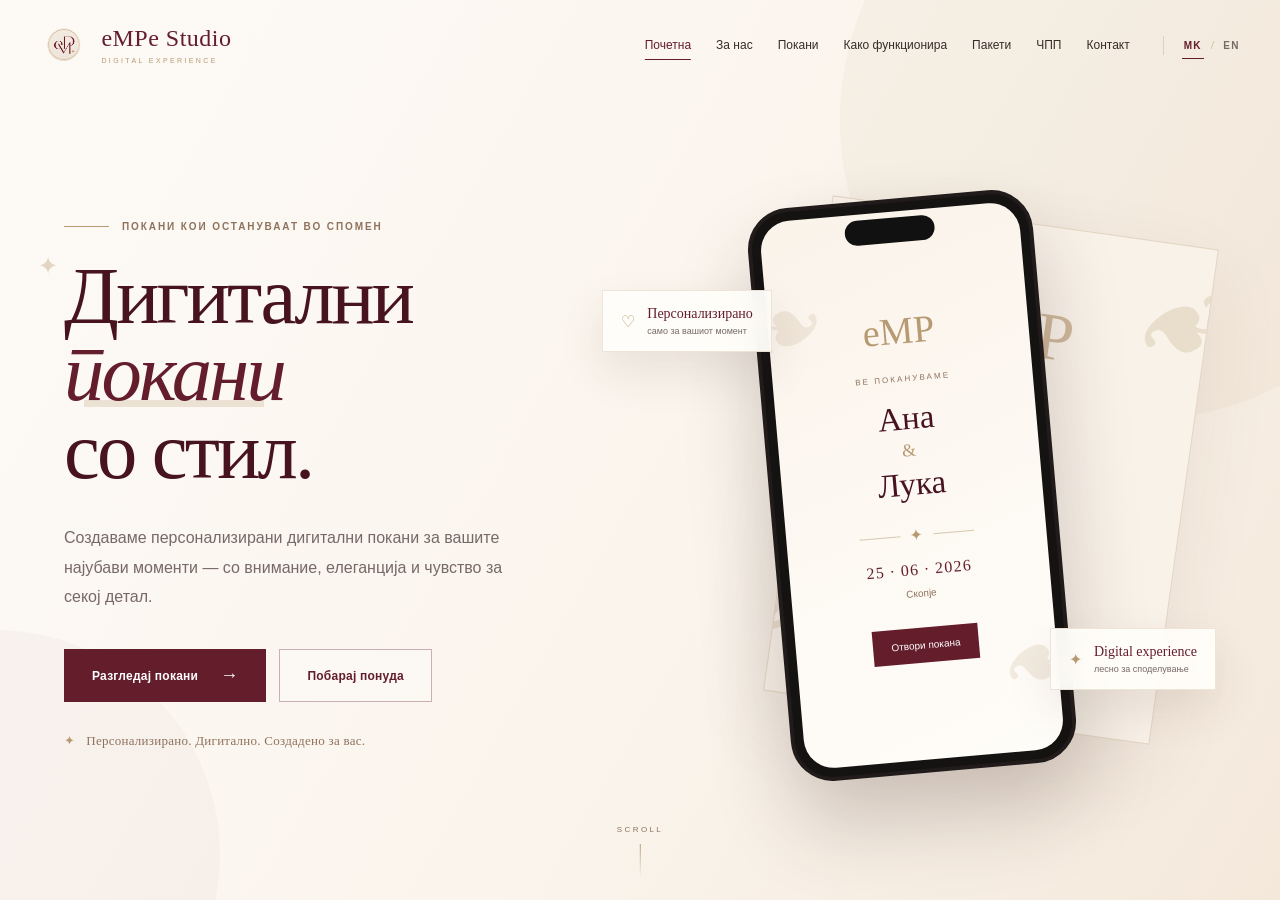
==== index.html @ bf92a8ab "hero section finish" ====
<!DOCTYPE html>
<html lang="mk">

<head>

    <meta charset="UTF-8">

    <meta
        name="viewport"
        content="width=device-width, initial-scale=1.0"
    >

    <title>eMPe Studio | Digital Invitations</title>

    <meta
        name="description"
        content="eMPe Studio создава елегантни и персонализирани дигитални покани за вашите посебни моменти."
    >

    <!-- CSS -->
    <link rel="stylesheet" href="style.css">

</head>


<body>


    <!-- ==================================================
         HEADER
    =================================================== -->

    <header class="site-header" id="header">

        <div class="nav-container">


            <!-- BRAND -->

            <a
                href="#home"
                class="brand"
                aria-label="eMPe Studio"
            >

                <img
                    src="assets/logo/empe-logo.png"
                    alt="eMPe Studio logo"
                    class="brand-logo"
                >


                <div class="brand-text">

                    <span class="brand-name">
                        eMPe Studio
                    </span>

                    <span class="brand-tagline">
                        digital experience
                    </span>

                </div>

            </a>



            <!-- DESKTOP NAVIGATION -->

            <nav
                class="desktop-nav"
                aria-label="Главна навигација"
            >

                <a
                    href="#home"
                    class="nav-link active"
                    data-i18n="navHome"
                >
                    Почетна
                </a>


                <a
                    href="#about"
                    class="nav-link"
                    data-i18n="navAbout"
                >
                    За нас
                </a>


                <a
                    href="#invitations"
                    class="nav-link"
                    data-i18n="navInvitations"
                >
                    Покани
                </a>


                <a
                    href="#how-it-works"
                    class="nav-link"
                    data-i18n="navHow"
                >
                    Како функционира
                </a>


                <a
                    href="#packages"
                    class="nav-link"
                    data-i18n="navPackages"
                >
                    Пакети
                </a>


                <a
                    href="#faq"
                    class="nav-link"
                    data-i18n="navFaq"
                >
                    ЧПП
                </a>


                <a
                    href="#contact"
                    class="nav-link"
                    data-i18n="navContact"
                >
                    Контакт
                </a>

            </nav>



            <!-- DESKTOP LANGUAGE SWITCHER -->

            <div class="language-switcher desktop-language">

                <button
                    class="lang-btn active"
                    data-lang="mk"
                    aria-pressed="true"
                >
                    MK
                </button>

                <span class="language-divider">
                    /
                </span>

                <button
                    class="lang-btn"
                    data-lang="en"
                    aria-pressed="false"
                >
                    EN
                </button>

            </div>



            <!-- MOBILE HAMBURGER -->

            <button
                class="menu-toggle"
                id="menuToggle"
                aria-label="Отвори мени"
                aria-expanded="false"
            >

                <span></span>
                <span></span>
                <span></span>

            </button>

        </div>



        <!-- ==================================================
             MOBILE MENU
        =================================================== -->

        <div
            class="mobile-menu"
            id="mobileMenu"
        >


            <nav class="mobile-nav">


                <a
                    href="#home"
                    data-i18n="navHome"
                >
                    Почетна
                </a>


                <a
                    href="#about"
                    data-i18n="navAbout"
                >
                    За нас
                </a>


                <a
                    href="#invitations"
                    data-i18n="navInvitations"
                >
                    Покани
                </a>


                <a
                    href="#how-it-works"
                    data-i18n="navHow"
                >
                    Како функционира
                </a>


                <a
                    href="#packages"
                    data-i18n="navPackages"
                >
                    Пакети
                </a>


                <a
                    href="#faq"
                    data-i18n="navFaq"
                >
                    ЧПП
                </a>


                <a
                    href="#contact"
                    data-i18n="navContact"
                >
                    Контакт
                </a>

            </nav>



            <!-- MOBILE LANGUAGE -->

            <div class="mobile-language-area">

                <span
                    class="mobile-language-label"
                    data-i18n="languageLabel"
                >
                    Јазик
                </span>


                <div class="language-switcher">

                    <button
                        class="lang-btn active"
                        data-lang="mk"
                        aria-pressed="true"
                    >
                        MK
                    </button>

                    <span class="language-divider">
                        /
                    </span>

                    <button
                        class="lang-btn"
                        data-lang="en"
                        aria-pressed="false"
                    >
                        EN
                    </button>

                </div>

            </div>



            <div class="mobile-menu-bottom">

                <span>
                    eMPe Studio
                </span>

                <small>
                    digital experience ✦
                </small>

            </div>

        </div>

    </header>





    <main>


        <!-- ==================================================
             01. HERO
        =================================================== -->

        <section
            class="hero"
            id="home"
        >


            <!-- DECORATIVE BACKGROUND -->

            <div class="hero-glow hero-glow-one"></div>

            <div class="hero-glow hero-glow-two"></div>


            <div class="hero-decoration decoration-left">
                ✦
            </div>



            <div class="hero-container">


                <!-- ==================================================
                     HERO TEXT
                =================================================== -->

                <div class="hero-copy">


                    <div class="hero-eyebrow reveal">

                        <span></span>

                        <p data-i18n="heroEyebrow">
                            Покани кои остануваат во спомен
                        </p>

                    </div>



                    <h1
                        class="hero-title reveal reveal-delay-1"
                    >

                        <span data-i18n="heroTitleFirst">
                            Дигитални
                        </span>

                        <em data-i18n="heroTitleAccent">
                            покани
                        </em>

                        <span data-i18n="heroTitleLast">
                            со стил.
                        </span>

                    </h1>



                    <p
                        class="hero-description reveal reveal-delay-2"
                        data-i18n="heroDescription"
                    >
                        Создаваме персонализирани дигитални покани
                        за вашите најубави моменти — со внимание,
                        елеганција и чувство за секој детал.
                    </p>



                    <!-- HERO BUTTONS -->

                    <div
                        class="hero-actions reveal reveal-delay-3"
                    >


                        <a
                            href="#invitations"
                            class="btn btn-primary"
                        >

                            <span data-i18n="heroViewInvitations">
                                Разгледај покани
                            </span>

                            <span class="btn-arrow">
                                →
                            </span>

                        </a>



                        <a
                            href="#contact"
                            class="btn btn-outline"
                            data-i18n="heroRequestOffer"
                        >
                            Побарај понуда
                        </a>

                    </div>



                    <!-- HERO SMALL NOTE -->

                    <div
                        class="hero-note reveal reveal-delay-4"
                    >

                        <span class="hero-note-star">
                            ✦
                        </span>

                        <p data-i18n="heroNote">
                            Персонализирано. Дигитално. Создадено за вас.
                        </p>

                    </div>

                </div>





                <!-- ==================================================
                     HERO VISUAL
                =================================================== -->

                <div
                    class="hero-visual reveal reveal-delay-2"
                >


                    <!-- BACK INVITATION CARD -->

                    <div class="invitation-card-back">

                        <div class="invitation-monogram">
                            eMP
                        </div>

                        <div class="botanical botanical-one">
                            ❧
                        </div>

                        <div class="botanical botanical-two">
                            ❧
                        </div>

                    </div>





                    <!-- PHONE -->

                    <div class="phone-wrapper">

                        <div class="phone">


                            <div class="phone-top">

                                <div class="dynamic-island"></div>

                            </div>



                            <div class="phone-screen">


                                <div class="phone-logo">
                                    eMP
                                </div>


                                <p
                                    class="invite-small"
                                    data-i18n="inviteYou"
                                >
                                    ВЕ ПОКАНУВАМЕ
                                </p>



                                <!-- DEMO NAMES -->

                                <h2>

                                    Ана

                                    <span>
                                        &
                                    </span>

                                    Лука

                                </h2>



                                <div class="invite-divider">

                                    <span></span>

                                    ✦

                                    <span></span>

                                </div>



                                <p class="invite-date">
                                    25 · 06 · 2026
                                </p>



                                <p
                                    class="invite-place"
                                    data-i18n="inviteLocation"
                                >
                                    Скопје
                                </p>



                                <button
                                    type="button"
                                    class="invite-demo-btn"
                                    data-i18n="openInvitation"
                                >
                                    Отвори покана
                                </button>

                            </div>

                        </div>

                    </div>





                    <!-- FLOATING CARD 1 -->

                    <div
                        class="floating-card floating-card-one"
                    >

                        <span class="floating-icon">
                            ♡
                        </span>


                        <div>

                            <strong data-i18n="floatingPersonalized">
                                Персонализирано
                            </strong>

                            <small data-i18n="floatingPersonalizedSmall">
                                само за вашиот момент
                            </small>

                        </div>

                    </div>





                    <!-- FLOATING CARD 2 -->

                    <div
                        class="floating-card floating-card-two"
                    >

                        <span class="floating-icon">
                            ✦
                        </span>


                        <div>

                            <strong>
                                Digital experience
                            </strong>

                            <small data-i18n="floatingDigitalSmall">
                                лесно за споделување
                            </small>

                        </div>

                    </div>


                </div>

            </div>





            <!-- SCROLL INDICATOR -->

            <a
                href="#about"
                class="scroll-indicator"
            >

                <span>
                    SCROLL
                </span>

                <div class="scroll-line"></div>

            </a>

        </section>





        <!-- ==================================================
             02. ABOUT
             ЌЕ ГО ПРАВИМЕ СЛЕДНО
        =================================================== -->

        <section
            id="about"
            class="section"
        >

            <!-- About content ќе го додадеме следно -->

        </section>





        <!-- ==================================================
             03. INVITATIONS
        =================================================== -->

        <section
            id="invitations"
            class="section"
        >

            <!-- Invitations content -->

        </section>





        <!-- ==================================================
             04. HOW IT WORKS
        =================================================== -->

        <section
            id="how-it-works"
            class="section"
        >

            <!-- How it works content -->

        </section>





        <!-- ==================================================
             05. FEATURES
        =================================================== -->

        <section
            id="features"
            class="section"
        >

            <!-- Features content -->

        </section>





        <!-- ==================================================
             06. COLLECTIONS
        =================================================== -->

        <section
            id="collections"
            class="section"
        >

            <!-- Collections content -->

        </section>





        <!-- ==================================================
             07. PACKAGES
        =================================================== -->

        <section
            id="packages"
            class="section"
        >

            <!-- Packages content -->

        </section>





        <!-- ==================================================
             08. FAQ
        =================================================== -->

        <section
            id="faq"
            class="section"
        >

            <!-- FAQ content -->

        </section>





        <!-- ==================================================
             09. CONTACT
        =================================================== -->

        <section
            id="contact"
            class="section"
        >

            <!-- Contact content -->

        </section>


    </main>





    <!-- ==================================================
         FOOTER
    =================================================== -->

    <footer class="footer">

        <!-- Footer content ќе го додадеме подоцна -->

    </footer>





    <!-- JAVASCRIPT -->

    <script src="script.js"></script>


</body>

</html>
---- style.css ----
/* ==========================================================
   eMPe STUDIO
   HEADER + HERO + LANGUAGE SWITCHER
========================================================== */


/* ==========================================================
   01. VARIABLES
========================================================== */

:root {
    --cream: #f7f1e9;
    --cream-light: #fdfaf6;
    --cream-dark: #eee2d3;

    --burgundy: #641d2b;
    --burgundy-dark: #47131e;
    --burgundy-soft: #82404b;

    --coffee: #8f725d;
    --gold: #b79a72;
    --gold-light: #d7c3a5;

    --text: #382b29;
    --muted: #776967;

    --white: #ffffff;

    --container: 1240px;

    --serif:
        Georgia,
        "Times New Roman",
        serif;

    --sans:
        Arial,
        Helvetica,
        sans-serif;
}


/* ==========================================================
   02. RESET
========================================================== */

* {
    margin: 0;
    padding: 0;
    box-sizing: border-box;
}


html {
    scroll-behavior: smooth;
}


body {
    width: 100%;
    min-height: 100vh;

    font-family: var(--sans);

    background: var(--cream-light);
    color: var(--text);

    overflow-x: hidden;
}


body.menu-open {
    overflow: hidden;
}


a {
    color: inherit;
    text-decoration: none;
}


button,
input,
textarea {
    font: inherit;
}


button {
    cursor: pointer;
}


img {
    display: block;
    max-width: 100%;
}


/* ==========================================================
   03. BASIC SECTIONS
========================================================== */

.section {
    width: 100%;
}


main {
    width: 100%;
}


/* ==========================================================
   04. HEADER
========================================================== */

.site-header {
    width: 100%;

    position: fixed;

    top: 0;
    left: 0;

    z-index: 1100;

    transition:
        background 0.35s ease,
        box-shadow 0.35s ease,
        backdrop-filter 0.35s ease;
}


.site-header.scrolled {
    background: rgba(253, 250, 246, 0.96);

    backdrop-filter: blur(18px);
    -webkit-backdrop-filter: blur(18px);

    box-shadow:
        0 10px 40px
        rgba(67, 39, 32, 0.07);
}


/* ==========================================================
   05. NAV CONTAINER
========================================================== */

.nav-container {
    width: min(94%, var(--container));

    min-height: 90px;

    margin: 0 auto;

    display: flex;
    align-items: center;

    gap: 28px;

    position: relative;

    z-index: 1102;
}


/* ==========================================================
   06. BRAND
========================================================== */

.brand {
    display: flex;
    align-items: center;

    gap: 11px;

    flex-shrink: 0;

    position: relative;

    z-index: 1103;
}


.brand-logo {
    width: 52px;
    height: 52px;

    object-fit: contain;
}


.brand-text {
    display: flex;
    flex-direction: column;

    line-height: 1;
}


.brand-name {
    font-family: var(--serif);

    font-size: 24px;
    font-weight: 400;

    letter-spacing: 0.02em;

    color: var(--burgundy);
}


.brand-tagline {
    margin-top: 7px;

    font-size: 7px;

    letter-spacing: 0.34em;
    text-transform: uppercase;

    color: var(--gold);
}


/* ==========================================================
   07. DESKTOP NAVIGATION
========================================================== */

.desktop-nav {
    margin-left: auto;

    display: flex;
    align-items: center;

    gap: 25px;
}


.nav-link {
    position: relative;

    padding: 10px 0;

    white-space: nowrap;

    font-size: 12px;
    font-weight: 500;

    color: var(--text);

    transition:
        color 0.3s ease;
}


.nav-link::after {
    content: "";

    position: absolute;

    left: 50%;
    bottom: 2px;

    width: 0;
    height: 1px;

    background: var(--burgundy);

    transform: translateX(-50%);

    transition:
        width 0.3s ease;
}


.nav-link:hover,
.nav-link.active {
    color: var(--burgundy);
}


.nav-link:hover::after,
.nav-link.active::after {
    width: 100%;
}


/* ==========================================================
   08. LANGUAGE SWITCHER
========================================================== */

.language-switcher {
    display: inline-flex;
    align-items: center;
    justify-content: center;

    gap: 7px;
}


.desktop-language {
    flex-shrink: 0;

    margin-left: 5px;

    padding-left: 18px;

    border-left:
        1px solid
        rgba(100, 29, 43, 0.14);
}


.lang-btn {
    padding: 4px 2px;

    border: 0;

    background: transparent;

    position: relative;

    font-size: 10px;
    font-weight: 600;

    letter-spacing: 0.12em;

    color: var(--muted);

    transition:
        color 0.3s ease,
        opacity 0.3s ease;
}


.lang-btn::after {
    content: "";

    position: absolute;

    left: 50%;
    bottom: -4px;

    width: 0;
    height: 1px;

    background: var(--burgundy);

    transform: translateX(-50%);

    transition:
        width 0.3s ease;
}


.lang-btn:hover {
    color: var(--burgundy);
}


.lang-btn.active {
    color: var(--burgundy);
}


.lang-btn.active::after {
    width: 100%;
}


.language-divider {
    font-family: var(--serif);

    font-size: 13px;

    color:
        rgba(183, 154, 114, 0.75);
}


/* ==========================================================
   09. HAMBURGER BUTTON
========================================================== */

.menu-toggle {
    display: none;

    width: 44px;
    height: 44px;

    padding: 0;

    margin-left: auto;

    border: 0;

    background: transparent;

    position: relative;

    z-index: 1110;
}


.menu-toggle span {
    display: block;

    width: 27px;
    height: 1.5px;

    margin: 6px auto;

    border-radius: 10px;

    background: var(--burgundy);

    transition:
        transform 0.35s ease,
        opacity 0.35s ease;
}


/* Hamburger -> X */

.menu-toggle.active span:nth-child(1) {
    transform:
        translateY(7.5px)
        rotate(45deg);
}


.menu-toggle.active span:nth-child(2) {
    opacity: 0;
}


.menu-toggle.active span:nth-child(3) {
    transform:
        translateY(-7.5px)
        rotate(-45deg);
}


/* ==========================================================
   10. MOBILE FULL-SCREEN MENU
========================================================== */

.mobile-menu {
    width: 100%;
    height: 100dvh;

    position: fixed;

    top: 0;
    left: 0;

    z-index: 1090;

    padding:
        115px
        8%
        38px;

    display: flex;
    flex-direction: column;

    background: var(--cream-light);

    overflow-y: auto;

    opacity: 0;
    visibility: hidden;

    pointer-events: none;

    transform: translateY(-16px);

    transition:
        opacity 0.35s ease,
        visibility 0.35s ease,
        transform 0.35s ease;
}


.mobile-menu.open {
    opacity: 1;
    visibility: visible;

    pointer-events: auto;

    transform: translateY(0);
}


/* ==========================================================
   11. MOBILE NAVIGATION
========================================================== */

.mobile-nav {
    width: 100%;

    display: flex;
    flex-direction: column;
}


.mobile-nav a {
    width: 100%;

    min-height: 61px;

    padding: 15px 0;

    display: flex;
    align-items: center;
    justify-content: space-between;

    border-bottom:
        1px solid
        rgba(100, 29, 43, 0.11);

    font-family: var(--serif);

    font-size: 27px;
    font-weight: 400;

    line-height: 1.15;

    color: var(--burgundy-dark);

    transition:
        color 0.3s ease,
        padding-left 0.3s ease;
}


.mobile-nav a:first-child {
    border-top:
        1px solid
        rgba(100, 29, 43, 0.11);
}


.mobile-nav a::after {
    content: "→";

    margin-left: 20px;

    flex-shrink: 0;

    font-family: var(--sans);

    font-size: 16px;

    color: var(--gold);

    transition:
        transform 0.3s ease;
}


.mobile-nav a:hover {
    padding-left: 6px;

    color: var(--burgundy);
}


.mobile-nav a:hover::after {
    transform: translateX(5px);
}


/* ==========================================================
   12. MOBILE LANGUAGE AREA
========================================================== */

.mobile-language-area {
    margin-top: 31px;

    padding:
        22px 0
        20px;

    display: flex;
    align-items: center;
    justify-content: space-between;

    border-bottom:
        1px solid
        rgba(100, 29, 43, 0.11);
}


.mobile-language-label {
    font-family: var(--serif);

    font-size: 15px;

    color: var(--coffee);
}


.mobile-language-area .language-switcher {
    gap: 11px;
}


.mobile-language-area .lang-btn {
    font-size: 12px;
}


.mobile-language-area .language-divider {
    font-size: 15px;
}


/* ==========================================================
   13. MOBILE MENU BOTTOM
========================================================== */

.mobile-menu-bottom {
    margin-top: auto;
    padding-top: 32px;

    display: flex;
    flex-direction: column;

    gap: 7px;
}


.mobile-menu-bottom span {
    font-family: var(--serif);

    font-size: 19px;

    color: var(--burgundy);
}


.mobile-menu-bottom small {
    font-size: 7px;

    letter-spacing: 0.30em;
    text-transform: uppercase;

    color: var(--gold);
}


/* ==========================================================
   14. HERO
========================================================== */

.hero {
    min-height: 100vh;

    padding:
        150px 0
        80px;

    position: relative;

    overflow: hidden;

    background:
        linear-gradient(
            120deg,
            #fdfaf6 0%,
            #faf4ec 58%,
            #f4e8db 100%
        );
}


.hero-container {
    width: min(90%, var(--container));

    min-height: calc(100vh - 230px);

    margin: 0 auto;

    display: grid;

    grid-template-columns:
        0.88fr
        1.12fr;

    align-items: center;

    gap: 65px;

    position: relative;

    z-index: 4;
}


/* ==========================================================
   15. HERO COPY
========================================================== */

.hero-copy {
    max-width: 570px;
}


.hero-eyebrow {
    margin-bottom: 25px;

    display: flex;
    align-items: center;

    gap: 13px;

    font-size: 10px;
    font-weight: 600;

    letter-spacing: 0.19em;

    text-transform: uppercase;

    color: var(--coffee);
}


.hero-eyebrow p {
    margin: 0;
}


.hero-eyebrow span {
    width: 45px;
    height: 1px;

    flex-shrink: 0;

    background: var(--gold);
}


/* ==========================================================
   16. HERO TITLE
========================================================== */

.hero-title {
    max-width: 600px;

    display: block;

    font-family: var(--serif);

    font-size:
        clamp(
            62px,
            6.3vw,
            94px
        );

    line-height: 0.96;

    font-weight: 400;

    letter-spacing: -0.035em;

    color: var(--burgundy-dark);
}


.hero-title > span,
.hero-title > em {
    display: block;
}


.hero-title em {
    width: fit-content;

    position: relative;

    z-index: 1;

    font-weight: 400;
    font-style: italic;

    color: var(--burgundy);
}


.hero-title em::after {
    content: "";

    width: 82%;
    height: 7px;

    position: absolute;

    left: 9%;
    bottom: 5px;

    z-index: -1;

    background:
        rgba(183, 154, 114, 0.24);
}


/* ==========================================================
   17. HERO DESCRIPTION
========================================================== */

.hero-description {
    max-width: 520px;

    margin-top: 34px;

    font-size: 16px;
    line-height: 1.85;

    color: var(--muted);
}


/* ==========================================================
   18. HERO BUTTONS
========================================================== */

.hero-actions {
    margin-top: 37px;

    display: flex;
    align-items: center;

    flex-wrap: wrap;

    gap: 13px;
}


.btn {
    min-height: 53px;

    padding: 0 27px;

    display: inline-flex;
    align-items: center;
    justify-content: center;

    gap: 22px;

    border:
        1px solid
        transparent;

    font-size: 12px;
    font-weight: 600;

    letter-spacing: 0.02em;

    transition:
        transform 0.3s ease,
        box-shadow 0.3s ease,
        background 0.3s ease,
        color 0.3s ease,
        border-color 0.3s ease;
}


.btn-primary {
    color: var(--white);

    background: var(--burgundy);
}


.btn-primary:hover {
    background: var(--burgundy-dark);

    transform: translateY(-3px);

    box-shadow:
        0 15px 30px
        rgba(100, 29, 43, 0.18);
}


.btn-arrow {
    font-size: 18px;

    transition:
        transform 0.3s ease;
}


.btn-primary:hover .btn-arrow {
    transform: translateX(5px);
}


.btn-outline {
    color: var(--burgundy);

    border-color:
        rgba(100, 29, 43, 0.33);

    background:
        rgba(255, 255, 255, 0.23);
}


.btn-outline:hover {
    color: var(--white);

    border-color: var(--burgundy);

    background: var(--burgundy);

    transform: translateY(-3px);
}


/* ==========================================================
   19. HERO NOTE
========================================================== */

.hero-note {
    margin-top: 31px;

    display: flex;
    align-items: center;

    gap: 11px;

    font-family: var(--serif);

    font-size: 13px;

    letter-spacing: 0.02em;

    color: var(--coffee);
}


.hero-note-star {
    flex-shrink: 0;

    color: var(--gold);
}


/* ==========================================================
   20. HERO VISUAL
========================================================== */

.hero-visual {
    min-height: 610px;

    position: relative;

    display: flex;
    align-items: center;
    justify-content: center;
}


/* ==========================================================
   21. BACK INVITATION CARD
========================================================== */

.invitation-card-back {
    width: 390px;
    height: 500px;

    position: absolute;

    right: 30px;
    top: 40px;

    overflow: hidden;

    border:
        1px solid
        rgba(183, 154, 114, 0.32);

    background: #f9f2e9;

    transform: rotate(8deg);

    box-shadow:
        0 30px 80px
        rgba(73, 47, 34, 0.08);
}


.invitation-monogram {
    margin-top: 70px;

    text-align: center;

    font-family: var(--serif);

    font-size: 67px;

    color:
        rgba(183, 154, 114, 0.66);
}


.botanical {
    position: absolute;

    font-family: var(--serif);

    font-size: 130px;

    color:
        rgba(183, 154, 114, 0.24);
}


.botanical-one {
    left: -30px;
    bottom: 20px;

    transform:
        rotate(-25deg);
}


.botanical-two {
    top: 5px;
    right: -35px;

    transform:
        rotate(150deg);
}


/* ==========================================================
   22. PHONE WRAPPER
========================================================== */

.phone-wrapper {
    position: relative;

    z-index: 5;

    animation:
        phoneFloat
        5s ease-in-out
        infinite;
}


/* ==========================================================
   23. PHONE
========================================================== */

.phone {
    width: 286px;
    height: 575px;

    padding: 9px;

    position: relative;

    border:
        4px solid
        #211c1b;

    border-radius: 42px;

    background: #151212;

    transform:
        rotate(-5deg);

    box-shadow:
        0 45px 80px
        rgba(58, 37, 31, 0.22);
}


.phone-top {
    width: 100%;

    position: absolute;

    top: 15px;
    left: 0;

    z-index: 3;

    display: flex;
    justify-content: center;
}


.dynamic-island {
    width: 90px;
    height: 25px;

    border-radius: 20px;

    background: #111;
}


/* ==========================================================
   24. PHONE SCREEN
========================================================== */

.phone-screen {
    width: 100%;
    height: 100%;

    padding: 30px;

    position: relative;

    overflow: hidden;

    border-radius: 30px;

    display: flex;
    flex-direction: column;
    align-items: center;
    justify-content: center;

    text-align: center;

    background:
        linear-gradient(
            160deg,
            #faf3ea,
            #fffdf9
        );
}


.phone-screen::before {
    content: "❧";

    position: absolute;

    top: 50px;
    left: -25px;

    font-size: 100px;

    color:
        rgba(183, 154, 114, 0.17);

    transform:
        rotate(-20deg);
}


.phone-screen::after {
    content: "❧";

    position: absolute;

    right: -25px;
    bottom: 30px;

    font-size: 100px;

    color:
        rgba(183, 154, 114, 0.17);

    transform:
        rotate(155deg);
}


/* ==========================================================
   25. PHONE CONTENT
========================================================== */

.phone-logo {
    margin-bottom: 22px;

    position: relative;

    z-index: 2;

    font-family: var(--serif);

    font-size: 38px;

    color: var(--gold);
}


.invite-small {
    margin-bottom: 17px;

    position: relative;

    z-index: 2;

    font-size: 8px;

    letter-spacing: 0.26em;

    color: var(--coffee);
}


.phone-screen h2 {
    position: relative;

    z-index: 2;

    display: flex;
    flex-direction: column;

    font-family: var(--serif);

    font-size: 33px;
    font-weight: 400;

    line-height: 1.1;

    color: var(--burgundy-dark);
}


.phone-screen h2 span {
    margin: 5px 0;

    font-size: 18px;

    color: var(--gold);
}


.invite-divider {
    width: 115px;

    margin:
        24px 0
        16px;

    position: relative;

    z-index: 2;

    display: flex;
    align-items: center;

    gap: 10px;

    color: var(--gold);
}


.invite-divider span {
    flex: 1;

    height: 1px;

    background:
        rgba(183, 154, 114, 0.52);
}


.invite-date {
    position: relative;

    z-index: 2;

    font-family: var(--serif);

    font-size: 16px;

    letter-spacing: 0.08em;

    color: var(--burgundy);
}


.invite-place {
    margin-top: 9px;

    position: relative;

    z-index: 2;

    font-size: 10px;

    color: var(--coffee);
}


.invite-demo-btn {
    margin-top: 29px;

    padding:
        12px
        18px;

    position: relative;

    z-index: 2;

    border: 0;

    font-size: 10px;

    color: var(--white);

    background: var(--burgundy);

    transition:
        background 0.3s ease,
        transform 0.3s ease;
}


.invite-demo-btn:hover {
    background: var(--burgundy-dark);

    transform:
        translateY(-2px);
}


/* ==========================================================
   26. FLOATING CARDS
========================================================== */

.floating-card {
    position: absolute;

    z-index: 6;

    padding:
        15px
        18px;

    display: flex;
    align-items: center;

    gap: 12px;

    border:
        1px solid
        rgba(183, 154, 114, 0.24);

    background:
        rgba(255, 253, 249, 0.96);

    backdrop-filter: blur(10px);
    -webkit-backdrop-filter: blur(10px);

    box-shadow:
        0 20px 45px
        rgba(75, 47, 39, 0.10);
}


.floating-card strong,
.floating-card small {
    display: block;
}


.floating-card strong {
    margin-bottom: 4px;

    font-family: var(--serif);

    font-size: 14px;
    font-weight: 400;

    color: var(--burgundy);
}


.floating-card small {
    font-size: 9px;

    color: var(--muted);
}


.floating-icon {
    flex-shrink: 0;

    color: var(--gold);
}


.floating-card-one {
    top: 110px;
    left: -5px;

    animation:
        floatingCard
        5s ease-in-out
        infinite;
}


.floating-card-two {
    right: 0;
    bottom: 100px;

    animation:
        floatingCard
        6s ease-in-out
        infinite reverse;
}


/* ==========================================================
   27. HERO BACKGROUND DECORATION
========================================================== */

.hero-glow {
    position: absolute;

    border-radius: 50%;

    pointer-events: none;
}


.hero-glow-one {
    width: 600px;
    height: 600px;

    right: -160px;
    top: -180px;

    background:
        rgba(183, 154, 114, 0.07);
}


.hero-glow-two {
    width: 450px;
    height: 450px;

    left: -230px;
    bottom: -180px;

    background:
        rgba(100, 29, 43, 0.025);
}


.hero-decoration {
    position: absolute;

    font-size: 24px;

    color:
        rgba(183, 154, 114, 0.38);
}


.decoration-left {
    top: 28%;
    left: 3%;
}


/* ==========================================================
   28. SCROLL INDICATOR
========================================================== */

.scroll-indicator {
    position: absolute;

    left: 50%;
    bottom: 23px;

    transform:
        translateX(-50%);

    display: flex;
    flex-direction: column;
    align-items: center;

    gap: 10px;

    color: var(--coffee);
}


.scroll-indicator span {
    font-size: 8px;

    letter-spacing: 0.30em;
}


.scroll-line {
    width: 1px;
    height: 33px;

    background:
        linear-gradient(
            to bottom,
            var(--gold),
            transparent
        );

    animation:
        scrollLine
        1.7s ease-in-out
        infinite;
}


/* ==========================================================
   29. ENTRY ANIMATIONS
========================================================== */

.reveal {
    opacity: 0;

    transform:
        translateY(25px);

    animation:
        revealUp
        0.9s ease
        forwards;
}


.reveal-delay-1 {
    animation-delay: 0.12s;
}


.reveal-delay-2 {
    animation-delay: 0.26s;
}


.reveal-delay-3 {
    animation-delay: 0.40s;
}


.reveal-delay-4 {
    animation-delay: 0.55s;
}


/* ==========================================================
   30. KEYFRAMES
========================================================== */

@keyframes revealUp {

    from {
        opacity: 0;

        transform:
            translateY(25px);
    }

    to {
        opacity: 1;

        transform:
            translateY(0);
    }
}


@keyframes phoneFloat {

    0%,
    100% {
        transform:
            translateY(0);
    }

    50% {
        transform:
            translateY(-13px);
    }
}


@keyframes floatingCard {

    0%,
    100% {
        transform:
            translateY(0);
    }

    50% {
        transform:
            translateY(-10px);
    }
}


@keyframes scrollLine {

    0%,
    100% {
        opacity: 0.3;

        transform:
            scaleY(0.7);
    }

    50% {
        opacity: 1;

        transform:
            scaleY(1);
    }
}


/* ==========================================================
   31. MEDIUM DESKTOP / SMALL LAPTOP
========================================================== */

@media (max-width: 1180px) {

    .nav-container {
        gap: 19px;
    }


    .desktop-nav {
        gap: 17px;
    }


    .nav-link {
        font-size: 11px;
    }


    .desktop-language {
        padding-left: 12px;
    }


    .brand-name {
        font-size: 22px;
    }


    .hero-container {
        gap: 30px;
    }


    .hero-visual {
        transform:
            scale(0.93);
    }
}


/* ==========================================================
   32. TABLET NAVIGATION BREAKPOINT
========================================================== */

@media (max-width: 960px) {

    .desktop-nav,
    .desktop-language {
        display: none;
    }


    .menu-toggle {
        display: block;
    }


    .site-header {
        background:
            rgba(253, 250, 246, 0.96);

        backdrop-filter: blur(18px);
        -webkit-backdrop-filter: blur(18px);

        box-shadow:
            0 5px 25px
            rgba(67, 39, 32, 0.045);
    }


    .nav-container {
        width: 90%;

        min-height: 78px;
    }
}


/* ==========================================================
   33. TABLET HERO
========================================================== */

@media (max-width: 850px) {

    .brand-logo {
        width: 43px;
        height: 43px;
    }


    .brand-name {
        font-size: 21px;
    }


    .brand-tagline {
        margin-top: 5px;

        font-size: 6px;
    }


    /* MOBILE MENU */

    .mobile-menu {
        padding:
            105px
            7%
            35px;
    }


    /* HERO */

    .hero {
        min-height: auto;

        padding:
            125px
            0
            70px;
    }


    .hero-container {
        width: 88%;

        min-height: auto;

        display: flex;
        flex-direction: column;

        gap: 55px;
    }


    .hero-copy {
        width: 100%;
        max-width: none;

        text-align: center;
    }


    .hero-eyebrow {
        justify-content: center;

        font-size: 8px;
    }


    .hero-title {
        max-width: none;

        font-size:
            clamp(
                54px,
                15vw,
                78px
            );

        line-height: 0.99;
    }


    .hero-title em {
        margin:
            0 auto;
    }


    .hero-description {
        max-width: 520px;

        margin:
            27px auto
            0;

        font-size: 15px;

        line-height: 1.75;
    }


    .hero-actions {
        justify-content: center;

        margin-top: 30px;
    }


    .hero-note {
        justify-content: center;

        font-size: 12px;
    }


    /* VISUAL */

    .hero-visual {
        width: 100%;

        min-height: 520px;

        transform: none;
    }


    .invitation-card-back {
        width: 290px;
        height: 390px;

        top: 45px;
        right: 50%;

        transform:
            translateX(62%)
            rotate(8deg);
    }


    .phone {
        width: 232px;
        height: 470px;

        border-radius: 35px;
    }


    .phone-screen {
        border-radius: 26px;
    }


    .dynamic-island {
        width: 70px;
        height: 20px;
    }


    .phone-screen h2 {
        font-size: 27px;
    }


    .floating-card {
        padding:
            12px
            14px;
    }


    .floating-card-one {
        left: -12px;
        top: 80px;
    }


    .floating-card-two {
        right: -10px;
        bottom: 45px;
    }


    .scroll-indicator {
        display: none;
    }
}


/* ==========================================================
   34. MOBILE
========================================================== */

@media (max-width: 520px) {

    /* HEADER */

    .nav-container {
        width: 91%;

        min-height: 72px;
    }


    .brand-logo {
        width: 48px;
        height: 48px;
    }


    .brand-text {
        display: none;
    }


    /* MOBILE MENU */

    .mobile-menu {
        padding:
            94px
            7%
            27px;
    }


    .mobile-nav a {
        min-height: 54px;

        padding: 12px 0;

        font-size: 23px;
    }


    .mobile-nav a::after {
        font-size: 14px;
    }


    .mobile-language-area {
        margin-top: 25px;

        padding:
            18px 0;
    }


    .mobile-menu-bottom {
        padding-top: 25px;
    }


    /* HERO */

    .hero {
        padding:
            103px
            0
            58px;
    }


    .hero-container {
        width: 91%;

        gap: 43px;
    }


    .hero-eyebrow {
        gap: 9px;

        margin-bottom: 19px;

        font-size: 7px;

        letter-spacing: 0.15em;
    }


    .hero-eyebrow span {
        width: 24px;
    }


    .hero-title {
        font-size: 52px;

        line-height: 1;
    }


    .hero-description {
        margin-top: 23px;

        font-size: 14px;

        line-height: 1.7;
    }


    .hero-actions {
        width: 100%;

        margin-top: 27px;

        flex-direction: column;

        gap: 11px;
    }


    .btn {
        width: 100%;

        min-height: 52px;
    }


    .hero-note {
        margin-top: 25px;

        font-size: 11px;
    }


    /* VISUAL */

    .hero-visual {
        min-height: 470px;

        margin-top: 5px;
    }


    .phone {
        width: 208px;
        height: 420px;

        border-radius: 31px;
    }


    .phone-screen {
        padding: 25px;

        border-radius: 23px;
    }


    .phone-logo {
        margin-bottom: 16px;

        font-size: 31px;
    }


    .phone-screen h2 {
        font-size: 24px;
    }


    .invite-divider {
        margin:
            18px 0
            14px;
    }


    .invite-demo-btn {
        margin-top: 23px;
    }


    .invitation-card-back {
        width: 250px;
        height: 340px;
    }


    .floating-card {
        padding:
            10px
            11px;
    }


    .floating-card strong {
        font-size: 11px;
    }


    .floating-card small {
        font-size: 7px;
    }


    .floating-card-one {
        left: -22px;
        top: 68px;
    }


    .floating-card-two {
        right: -24px;
        bottom: 35px;
    }
}


/* ==========================================================
   35. VERY SMALL MOBILE
========================================================== */

@media (max-width: 380px) {

    .mobile-nav a {
        min-height: 48px;

        padding: 10px 0;

        font-size: 20px;
    }


    .mobile-language-area {
        margin-top: 18px;
    }


    .hero-title {
        font-size: 46px;
    }


    .hero-description {
        font-size: 13px;
    }


    .hero-visual {
        margin-top: -12px;

        transform:
            scale(0.92);
    }
}


/* ==========================================================
   36. REDUCED MOTION
========================================================== */

@media (prefers-reduced-motion: reduce) {

    html {
        scroll-behavior: auto;
    }


    *,
    *::before,
    *::after {
        animation-duration:
            0.01ms !important;

        animation-iteration-count:
            1 !important;

        transition-duration:
            0.01ms !important;
    }
}
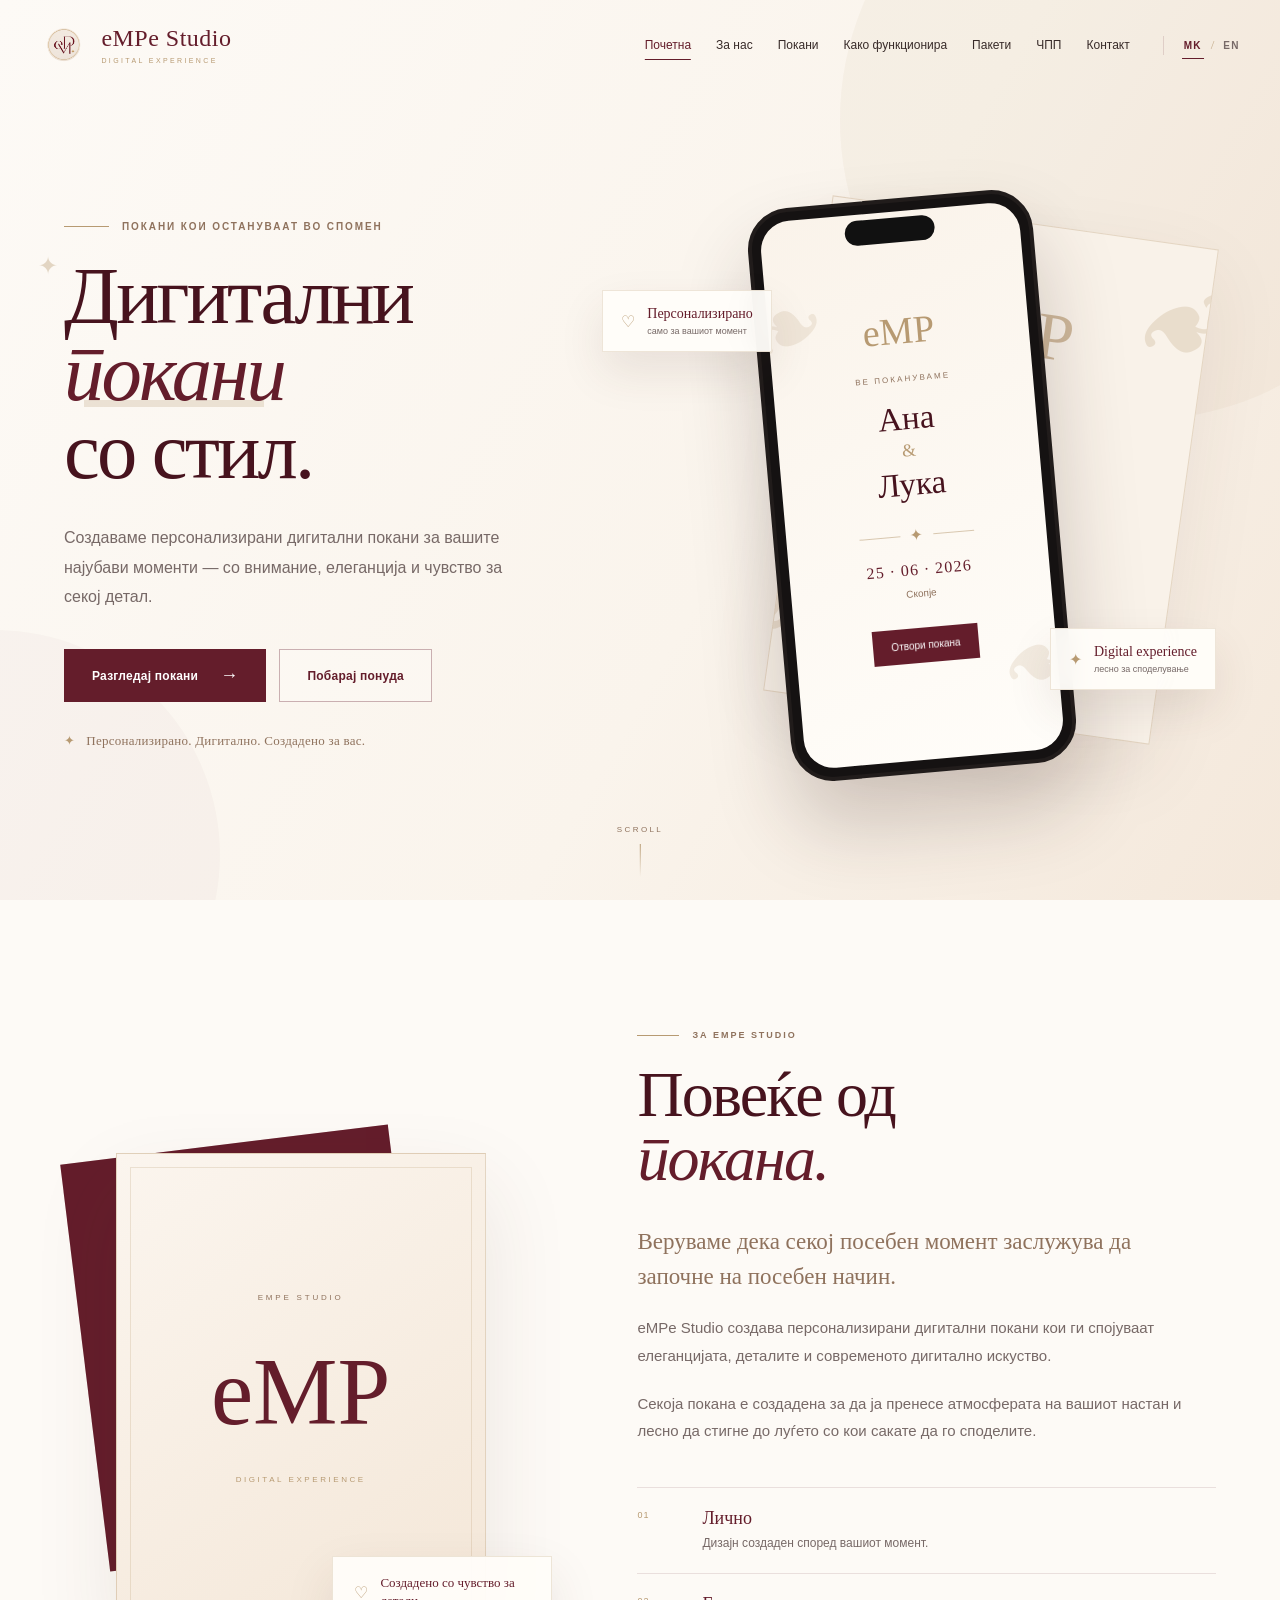
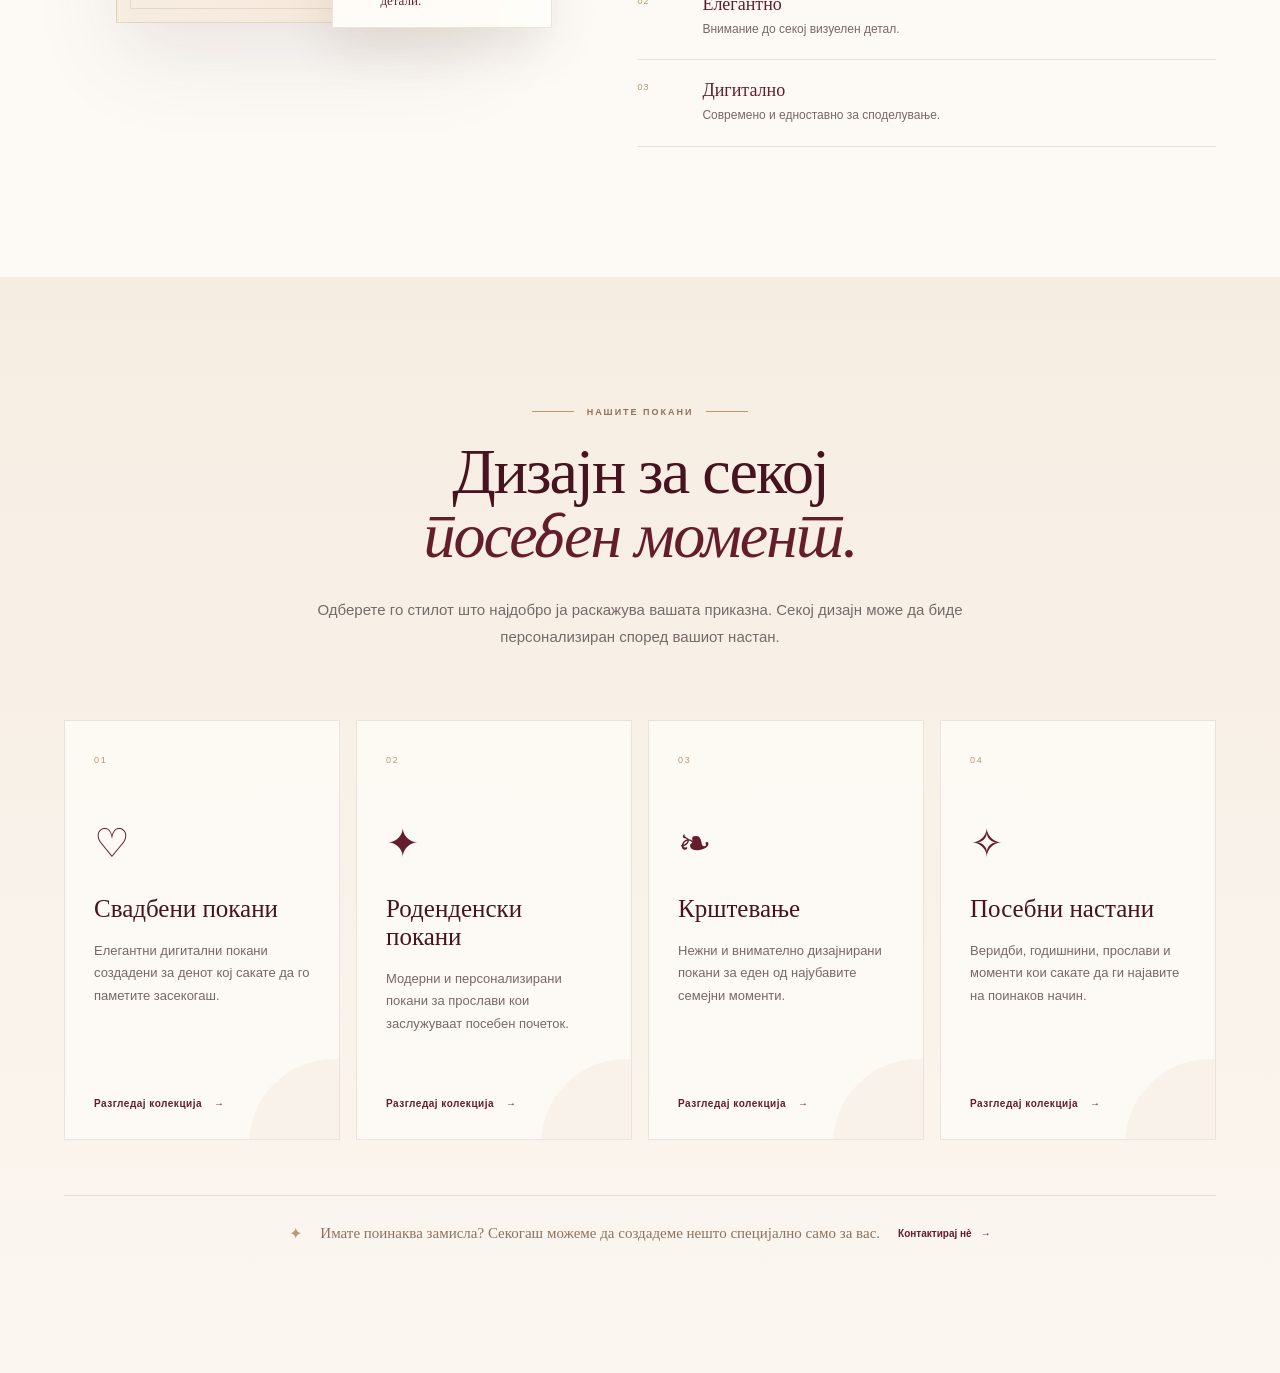
==== commit 1c5a336e: "added about us section and invitations" ====
--- a/index.html
+++ b/index.html
@@ -1,827 +1,616 @@
-<!DOCTYPE html>
+<!doctype html>
 <html lang="mk">
-
-<head>
-
-    <meta charset="UTF-8">
+  <head>
+    <meta charset="UTF-8" />
+
+    <meta name="viewport" content="width=device-width, initial-scale=1.0" />
+
+    <title>eMPe Studio | Digital Invitations</title>
 
     <meta
-        name="viewport"
-        content="width=device-width, initial-scale=1.0"
-    >
-
-    <title>eMPe Studio | Digital Invitations</title>
-
-    <meta
-        name="description"
-        content="eMPe Studio создава елегантни и персонализирани дигитални покани за вашите посебни моменти."
-    >
+      name="description"
+      content="eMPe Studio создава елегантни и персонализирани дигитални покани за вашите посебни моменти."
+    />
 
     <!-- CSS -->
-    <link rel="stylesheet" href="style.css">
-
-</head>
-
-
-<body>
-
-
+    <link rel="stylesheet" href="style.css" />
+  </head>
+
+  <body>
     <!-- ==================================================
          HEADER
     =================================================== -->
 
     <header class="site-header" id="header">
-
-        <div class="nav-container">
-
-
-            <!-- BRAND -->
-
-            <a
-                href="#home"
-                class="brand"
-                aria-label="eMPe Studio"
-            >
-
-                <img
-                    src="assets/logo/empe-logo.png"
-                    alt="eMPe Studio logo"
-                    class="brand-logo"
-                >
-
-
-                <div class="brand-text">
-
-                    <span class="brand-name">
-                        eMPe Studio
-                    </span>
-
-                    <span class="brand-tagline">
-                        digital experience
-                    </span>
-
-                </div>
-
-            </a>
-
-
-
-            <!-- DESKTOP NAVIGATION -->
-
-            <nav
-                class="desktop-nav"
-                aria-label="Главна навигација"
-            >
-
-                <a
-                    href="#home"
-                    class="nav-link active"
-                    data-i18n="navHome"
-                >
-                    Почетна
-                </a>
-
-
-                <a
-                    href="#about"
-                    class="nav-link"
-                    data-i18n="navAbout"
-                >
-                    За нас
-                </a>
-
-
-                <a
-                    href="#invitations"
-                    class="nav-link"
-                    data-i18n="navInvitations"
-                >
-                    Покани
-                </a>
-
-
-                <a
-                    href="#how-it-works"
-                    class="nav-link"
-                    data-i18n="navHow"
-                >
-                    Како функционира
-                </a>
-
-
-                <a
-                    href="#packages"
-                    class="nav-link"
-                    data-i18n="navPackages"
-                >
-                    Пакети
-                </a>
-
-
-                <a
-                    href="#faq"
-                    class="nav-link"
-                    data-i18n="navFaq"
-                >
-                    ЧПП
-                </a>
-
-
-                <a
-                    href="#contact"
-                    class="nav-link"
-                    data-i18n="navContact"
-                >
-                    Контакт
-                </a>
-
-            </nav>
-
-
-
-            <!-- DESKTOP LANGUAGE SWITCHER -->
-
-            <div class="language-switcher desktop-language">
-
-                <button
-                    class="lang-btn active"
-                    data-lang="mk"
-                    aria-pressed="true"
-                >
-                    MK
-                </button>
-
-                <span class="language-divider">
-                    /
-                </span>
-
-                <button
-                    class="lang-btn"
-                    data-lang="en"
-                    aria-pressed="false"
-                >
-                    EN
-                </button>
-
-            </div>
-
-
-
-            <!-- MOBILE HAMBURGER -->
-
-            <button
-                class="menu-toggle"
-                id="menuToggle"
-                aria-label="Отвори мени"
-                aria-expanded="false"
-            >
-
-                <span></span>
-                <span></span>
-                <span></span>
-
+      <div class="nav-container">
+        <!-- BRAND -->
+
+        <a href="#home" class="brand" aria-label="eMPe Studio">
+          <img
+            src="assets/logo/empe-logo.png"
+            alt="eMPe Studio logo"
+            class="brand-logo"
+          />
+
+          <div class="brand-text">
+            <span class="brand-name"> eMPe Studio </span>
+
+            <span class="brand-tagline"> digital experience </span>
+          </div>
+        </a>
+
+        <!-- DESKTOP NAVIGATION -->
+
+        <nav class="desktop-nav" aria-label="Главна навигација">
+          <a href="#home" class="nav-link active" data-i18n="navHome">
+            Почетна
+          </a>
+
+          <a href="#about" class="nav-link" data-i18n="navAbout"> За нас </a>
+
+          <a href="#invitations" class="nav-link" data-i18n="navInvitations">
+            Покани
+          </a>
+
+          <a href="#how-it-works" class="nav-link" data-i18n="navHow">
+            Како функционира
+          </a>
+
+          <a href="#packages" class="nav-link" data-i18n="navPackages">
+            Пакети
+          </a>
+
+          <a href="#faq" class="nav-link" data-i18n="navFaq"> ЧПП </a>
+
+          <a href="#contact" class="nav-link" data-i18n="navContact">
+            Контакт
+          </a>
+        </nav>
+
+        <!-- DESKTOP LANGUAGE SWITCHER -->
+
+        <div class="language-switcher desktop-language">
+          <button class="lang-btn active" data-lang="mk" aria-pressed="true">
+            MK
+          </button>
+
+          <span class="language-divider"> / </span>
+
+          <button class="lang-btn" data-lang="en" aria-pressed="false">
+            EN
+          </button>
+        </div>
+
+        <!-- MOBILE HAMBURGER -->
+
+        <button
+          class="menu-toggle"
+          id="menuToggle"
+          aria-label="Отвори мени"
+          aria-expanded="false"
+        >
+          <span></span>
+          <span></span>
+          <span></span>
+        </button>
+      </div>
+
+      <!-- ==================================================
+             MOBILE MENU
+        =================================================== -->
+
+      <div class="mobile-menu" id="mobileMenu">
+        <nav class="mobile-nav">
+          <a href="#home" data-i18n="navHome"> Почетна </a>
+
+          <a href="#about" data-i18n="navAbout"> За нас </a>
+
+          <a href="#invitations" data-i18n="navInvitations"> Покани </a>
+
+          <a href="#how-it-works" data-i18n="navHow"> Како функционира </a>
+
+          <a href="#packages" data-i18n="navPackages"> Пакети </a>
+
+          <a href="#faq" data-i18n="navFaq"> ЧПП </a>
+
+          <a href="#contact" data-i18n="navContact"> Контакт </a>
+        </nav>
+
+        <!-- MOBILE LANGUAGE -->
+
+        <div class="mobile-language-area">
+          <span class="mobile-language-label" data-i18n="languageLabel">
+            Јазик
+          </span>
+
+          <div class="language-switcher">
+            <button class="lang-btn active" data-lang="mk" aria-pressed="true">
+              MK
             </button>
 
+            <span class="language-divider"> / </span>
+
+            <button class="lang-btn" data-lang="en" aria-pressed="false">
+              EN
+            </button>
+          </div>
         </div>
 
-
-
-        <!-- ==================================================
-             MOBILE MENU
-        =================================================== -->
-
-        <div
-            class="mobile-menu"
-            id="mobileMenu"
-        >
-
-
-            <nav class="mobile-nav">
-
-
-                <a
-                    href="#home"
-                    data-i18n="navHome"
-                >
-                    Почетна
-                </a>
-
-
-                <a
-                    href="#about"
-                    data-i18n="navAbout"
-                >
-                    За нас
-                </a>
-
-
-                <a
-                    href="#invitations"
-                    data-i18n="navInvitations"
-                >
-                    Покани
-                </a>
-
-
-                <a
-                    href="#how-it-works"
-                    data-i18n="navHow"
-                >
-                    Како функционира
-                </a>
-
-
-                <a
-                    href="#packages"
-                    data-i18n="navPackages"
-                >
-                    Пакети
-                </a>
-
-
-                <a
-                    href="#faq"
-                    data-i18n="navFaq"
-                >
-                    ЧПП
-                </a>
-
-
-                <a
-                    href="#contact"
-                    data-i18n="navContact"
-                >
-                    Контакт
-                </a>
-
-            </nav>
-
-
-
-            <!-- MOBILE LANGUAGE -->
-
-            <div class="mobile-language-area">
-
-                <span
-                    class="mobile-language-label"
-                    data-i18n="languageLabel"
-                >
-                    Јазик
-                </span>
-
-
-                <div class="language-switcher">
-
-                    <button
-                        class="lang-btn active"
-                        data-lang="mk"
-                        aria-pressed="true"
-                    >
-                        MK
-                    </button>
-
-                    <span class="language-divider">
-                        /
-                    </span>
-
-                    <button
-                        class="lang-btn"
-                        data-lang="en"
-                        aria-pressed="false"
-                    >
-                        EN
-                    </button>
-
-                </div>
-
-            </div>
-
-
-
-            <div class="mobile-menu-bottom">
-
-                <span>
-                    eMPe Studio
-                </span>
-
-                <small>
-                    digital experience ✦
-                </small>
-
-            </div>
-
+        <div class="mobile-menu-bottom">
+          <span> eMPe Studio </span>
+
+          <small> digital experience ✦ </small>
         </div>
-
+      </div>
     </header>
 
-
-
-
-
     <main>
-
-
-        <!-- ==================================================
+      <!-- ==================================================
              01. HERO
         =================================================== -->
 
-        <section
-            class="hero"
-            id="home"
-        >
-
-
-            <!-- DECORATIVE BACKGROUND -->
-
-            <div class="hero-glow hero-glow-one"></div>
-
-            <div class="hero-glow hero-glow-two"></div>
-
-
-            <div class="hero-decoration decoration-left">
-                ✦
-            </div>
-
-
-
-            <div class="hero-container">
-
-
-                <!-- ==================================================
+      <section class="hero" id="home">
+        <!-- DECORATIVE BACKGROUND -->
+
+        <div class="hero-glow hero-glow-one"></div>
+
+        <div class="hero-glow hero-glow-two"></div>
+
+        <div class="hero-decoration decoration-left">✦</div>
+
+        <div class="hero-container">
+          <!-- ==================================================
                      HERO TEXT
                 =================================================== -->
 
-                <div class="hero-copy">
-
-
-                    <div class="hero-eyebrow reveal">
-
-                        <span></span>
-
-                        <p data-i18n="heroEyebrow">
-                            Покани кои остануваат во спомен
-                        </p>
-
-                    </div>
-
-
-
-                    <h1
-                        class="hero-title reveal reveal-delay-1"
-                    >
-
-                        <span data-i18n="heroTitleFirst">
-                            Дигитални
-                        </span>
-
-                        <em data-i18n="heroTitleAccent">
-                            покани
-                        </em>
-
-                        <span data-i18n="heroTitleLast">
-                            со стил.
-                        </span>
-
-                    </h1>
-
-
-
-                    <p
-                        class="hero-description reveal reveal-delay-2"
-                        data-i18n="heroDescription"
-                    >
-                        Создаваме персонализирани дигитални покани
-                        за вашите најубави моменти — со внимание,
-                        елеганција и чувство за секој детал.
-                    </p>
-
-
-
-                    <!-- HERO BUTTONS -->
-
-                    <div
-                        class="hero-actions reveal reveal-delay-3"
-                    >
-
-
-                        <a
-                            href="#invitations"
-                            class="btn btn-primary"
-                        >
-
-                            <span data-i18n="heroViewInvitations">
-                                Разгледај покани
-                            </span>
-
-                            <span class="btn-arrow">
-                                →
-                            </span>
-
-                        </a>
-
-
-
-                        <a
-                            href="#contact"
-                            class="btn btn-outline"
-                            data-i18n="heroRequestOffer"
-                        >
-                            Побарај понуда
-                        </a>
-
-                    </div>
-
-
-
-                    <!-- HERO SMALL NOTE -->
-
-                    <div
-                        class="hero-note reveal reveal-delay-4"
-                    >
-
-                        <span class="hero-note-star">
-                            ✦
-                        </span>
-
-                        <p data-i18n="heroNote">
-                            Персонализирано. Дигитално. Создадено за вас.
-                        </p>
-
-                    </div>
-
-                </div>
-
-
-
-
-
-                <!-- ==================================================
+          <div class="hero-copy">
+            <div class="hero-eyebrow reveal">
+              <span></span>
+
+              <p data-i18n="heroEyebrow">Покани кои остануваат во спомен</p>
+            </div>
+
+            <h1 class="hero-title reveal reveal-delay-1">
+              <span data-i18n="heroTitleFirst"> Дигитални </span>
+
+              <em data-i18n="heroTitleAccent"> покани </em>
+
+              <span data-i18n="heroTitleLast"> со стил. </span>
+            </h1>
+
+            <p
+              class="hero-description reveal reveal-delay-2"
+              data-i18n="heroDescription"
+            >
+              Создаваме персонализирани дигитални покани за вашите најубави
+              моменти — со внимание, елеганција и чувство за секој детал.
+            </p>
+
+            <!-- HERO BUTTONS -->
+
+            <div class="hero-actions reveal reveal-delay-3">
+              <a href="#invitations" class="btn btn-primary">
+                <span data-i18n="heroViewInvitations"> Разгледај покани </span>
+
+                <span class="btn-arrow"> → </span>
+              </a>
+
+              <a
+                href="#contact"
+                class="btn btn-outline"
+                data-i18n="heroRequestOffer"
+              >
+                Побарај понуда
+              </a>
+            </div>
+
+            <!-- HERO SMALL NOTE -->
+
+            <div class="hero-note reveal reveal-delay-4">
+              <span class="hero-note-star"> ✦ </span>
+
+              <p data-i18n="heroNote">
+                Персонализирано. Дигитално. Создадено за вас.
+              </p>
+            </div>
+          </div>
+
+          <!-- ==================================================
                      HERO VISUAL
                 =================================================== -->
 
-                <div
-                    class="hero-visual reveal reveal-delay-2"
-                >
-
-
-                    <!-- BACK INVITATION CARD -->
-
-                    <div class="invitation-card-back">
-
-                        <div class="invitation-monogram">
-                            eMP
-                        </div>
-
-                        <div class="botanical botanical-one">
-                            ❧
-                        </div>
-
-                        <div class="botanical botanical-two">
-                            ❧
-                        </div>
-
-                    </div>
-
-
-
-
-
-                    <!-- PHONE -->
-
-                    <div class="phone-wrapper">
-
-                        <div class="phone">
-
-
-                            <div class="phone-top">
-
-                                <div class="dynamic-island"></div>
-
-                            </div>
-
-
-
-                            <div class="phone-screen">
-
-
-                                <div class="phone-logo">
-                                    eMP
-                                </div>
-
-
-                                <p
-                                    class="invite-small"
-                                    data-i18n="inviteYou"
-                                >
-                                    ВЕ ПОКАНУВАМЕ
-                                </p>
-
-
-
-                                <!-- DEMO NAMES -->
-
-                                <h2>
-
-                                    Ана
-
-                                    <span>
-                                        &
-                                    </span>
-
-                                    Лука
-
-                                </h2>
-
-
-
-                                <div class="invite-divider">
-
-                                    <span></span>
-
-                                    ✦
-
-                                    <span></span>
-
-                                </div>
-
-
-
-                                <p class="invite-date">
-                                    25 · 06 · 2026
-                                </p>
-
-
-
-                                <p
-                                    class="invite-place"
-                                    data-i18n="inviteLocation"
-                                >
-                                    Скопје
-                                </p>
-
-
-
-                                <button
-                                    type="button"
-                                    class="invite-demo-btn"
-                                    data-i18n="openInvitation"
-                                >
-                                    Отвори покана
-                                </button>
-
-                            </div>
-
-                        </div>
-
-                    </div>
-
-
-
-
-
-                    <!-- FLOATING CARD 1 -->
-
-                    <div
-                        class="floating-card floating-card-one"
-                    >
-
-                        <span class="floating-icon">
-                            ♡
-                        </span>
-
-
-                        <div>
-
-                            <strong data-i18n="floatingPersonalized">
-                                Персонализирано
-                            </strong>
-
-                            <small data-i18n="floatingPersonalizedSmall">
-                                само за вашиот момент
-                            </small>
-
-                        </div>
-
-                    </div>
-
-
-
-
-
-                    <!-- FLOATING CARD 2 -->
-
-                    <div
-                        class="floating-card floating-card-two"
-                    >
-
-                        <span class="floating-icon">
-                            ✦
-                        </span>
-
-
-                        <div>
-
-                            <strong>
-                                Digital experience
-                            </strong>
-
-                            <small data-i18n="floatingDigitalSmall">
-                                лесно за споделување
-                            </small>
-
-                        </div>
-
-                    </div>
-
-
+          <div class="hero-visual reveal reveal-delay-2">
+            <!-- BACK INVITATION CARD -->
+
+            <div class="invitation-card-back">
+              <div class="invitation-monogram">eMP</div>
+
+              <div class="botanical botanical-one">❧</div>
+
+              <div class="botanical botanical-two">❧</div>
+            </div>
+
+            <!-- PHONE -->
+
+            <div class="phone-wrapper">
+              <div class="phone">
+                <div class="phone-top">
+                  <div class="dynamic-island"></div>
                 </div>
 
-            </div>
-
-
-
-
-
-            <!-- SCROLL INDICATOR -->
-
-            <a
-                href="#about"
-                class="scroll-indicator"
-            >
-
-                <span>
-                    SCROLL
-                </span>
-
-                <div class="scroll-line"></div>
-
+                <div class="phone-screen">
+                  <div class="phone-logo">eMP</div>
+
+                  <p class="invite-small" data-i18n="inviteYou">
+                    ВЕ ПОКАНУВАМЕ
+                  </p>
+
+                  <!-- DEMO NAMES -->
+
+                  <h2>
+                    Ана
+
+                    <span> & </span>
+
+                    Лука
+                  </h2>
+
+                  <div class="invite-divider">
+                    <span></span>
+
+                    ✦
+
+                    <span></span>
+                  </div>
+
+                  <p class="invite-date">25 · 06 · 2026</p>
+
+                  <p class="invite-place" data-i18n="inviteLocation">Скопје</p>
+
+                  <button
+                    type="button"
+                    class="invite-demo-btn"
+                    data-i18n="openInvitation"
+                  >
+                    Отвори покана
+                  </button>
+                </div>
+              </div>
+            </div>
+
+            <!-- FLOATING CARD 1 -->
+
+            <div class="floating-card floating-card-one">
+              <span class="floating-icon"> ♡ </span>
+
+              <div>
+                <strong data-i18n="floatingPersonalized">
+                  Персонализирано
+                </strong>
+
+                <small data-i18n="floatingPersonalizedSmall">
+                  само за вашиот момент
+                </small>
+              </div>
+            </div>
+
+            <!-- FLOATING CARD 2 -->
+
+            <div class="floating-card floating-card-two">
+              <span class="floating-icon"> ✦ </span>
+
+              <div>
+                <strong> Digital experience </strong>
+
+                <small data-i18n="floatingDigitalSmall">
+                  лесно за споделување
+                </small>
+              </div>
+            </div>
+          </div>
+        </div>
+
+        <!-- SCROLL INDICATOR -->
+
+        <a href="#about" class="scroll-indicator">
+          <span> SCROLL </span>
+
+          <div class="scroll-line"></div>
+        </a>
+      </section>
+
+      <!-- ==================================================
+     02. ABOUT
+=================================================== -->
+
+      <section id="about" class="about-section section">
+        <div class="about-container">
+          <!-- LEFT SIDE -->
+
+          <div class="about-visual section-reveal">
+            <div class="about-card about-card-main">
+              <span class="about-card-small"> eMPe Studio </span>
+
+              <div class="about-monogram">eMP</div>
+
+              <span class="about-card-tagline"> digital experience </span>
+            </div>
+
+            <div class="about-card about-card-back">✦</div>
+
+            <div class="about-floating-note">
+              <span>♡</span>
+
+              <p data-i18n="aboutFloating">Создадено со чувство за детали.</p>
+            </div>
+          </div>
+
+          <!-- RIGHT SIDE -->
+
+          <div class="about-content section-reveal">
+            <div class="section-eyebrow">
+              <span></span>
+
+              <p data-i18n="aboutEyebrow">За eMPe Studio</p>
+            </div>
+
+            <h2 class="section-title">
+              <span data-i18n="aboutTitleFirst"> Повеќе од </span>
+
+              <em data-i18n="aboutTitleAccent"> покана. </em>
+            </h2>
+
+            <p class="about-lead" data-i18n="aboutLead">
+              Веруваме дека секој посебен момент заслужува да започне на посебен
+              начин.
+            </p>
+
+            <p class="about-description" data-i18n="aboutDescription">
+              eMPe Studio создава персонализирани дигитални покани кои ги
+              спојуваат елеганцијата, деталите и современото дигитално искуство.
+            </p>
+
+            <p class="about-description" data-i18n="aboutDescriptionTwo">
+              Секоја покана е создадена за да ја пренесе атмосферата на вашиот
+              настан и лесно да стигне до луѓето со кои сакате да го споделите.
+            </p>
+
+            <div class="about-values">
+              <div class="about-value">
+                <span class="about-value-number"> 01 </span>
+
+                <div>
+                  <h3 data-i18n="aboutValueOneTitle">Лично</h3>
+
+                  <p data-i18n="aboutValueOneText">
+                    Дизајн создаден според вашиот момент.
+                  </p>
+                </div>
+              </div>
+
+              <div class="about-value">
+                <span class="about-value-number"> 02 </span>
+
+                <div>
+                  <h3 data-i18n="aboutValueTwoTitle">Елегантно</h3>
+
+                  <p data-i18n="aboutValueTwoText">
+                    Внимание до секој визуелен детал.
+                  </p>
+                </div>
+              </div>
+
+              <div class="about-value">
+                <span class="about-value-number"> 03 </span>
+
+                <div>
+                  <h3 data-i18n="aboutValueThreeTitle">Дигитално</h3>
+
+                  <p data-i18n="aboutValueThreeText">
+                    Современо и едноставно за споделување.
+                  </p>
+                </div>
+              </div>
+            </div>
+          </div>
+        </div>
+      </section>
+
+      <!-- ==================================================
+     03. INVITATIONS
+=================================================== -->
+
+      <section id="invitations" class="invitations-section section">
+        <div class="invitations-container">
+          <!-- SECTION HEADER -->
+
+          <div class="invitations-heading section-reveal">
+            <div class="section-eyebrow centered">
+              <span></span>
+
+              <p data-i18n="invitationsEyebrow">Нашите покани</p>
+
+              <span></span>
+            </div>
+
+            <h2 class="section-title centered-title">
+              <span data-i18n="invitationsTitleFirst"> Дизајн за секој </span>
+
+              <em data-i18n="invitationsTitleAccent"> посебен момент. </em>
+            </h2>
+
+            <p class="section-description" data-i18n="invitationsDescription">
+              Одберете го стилот што најдобро ја раскажува вашата приказна.
+              Секој дизајн може да биде персонализиран според вашиот настан.
+            </p>
+          </div>
+
+          <!-- CARDS -->
+
+          <div class="invitation-grid">
+            <!-- WEDDING -->
+
+            <article class="invitation-category-card section-reveal">
+              <div class="category-number">01</div>
+
+              <div class="category-icon">♡</div>
+
+              <h3 data-i18n="weddingTitle">Свадбени покани</h3>
+
+              <p data-i18n="weddingDescription">
+                Елегантни дигитални покани создадени за денот кој сакате да го
+                паметите засекогаш.
+              </p>
+
+              <a href="#collections" class="category-link">
+                <span data-i18n="viewCollection"> Разгледај колекција </span>
+
+                <span> → </span>
+              </a>
+            </article>
+
+            <!-- BIRTHDAY -->
+
+            <article class="invitation-category-card section-reveal">
+              <div class="category-number">02</div>
+
+              <div class="category-icon">✦</div>
+
+              <h3 data-i18n="birthdayTitle">Роденденски покани</h3>
+
+              <p data-i18n="birthdayDescription">
+                Модерни и персонализирани покани за прослави кои заслужуваат
+                посебен почеток.
+              </p>
+
+              <a href="#collections" class="category-link">
+                <span data-i18n="viewCollection"> Разгледај колекција </span>
+
+                <span> → </span>
+              </a>
+            </article>
+
+            <!-- CHRISTENING -->
+
+            <article class="invitation-category-card section-reveal">
+              <div class="category-number">03</div>
+
+              <div class="category-icon">❧</div>
+
+              <h3 data-i18n="christeningTitle">Крштевање</h3>
+
+              <p data-i18n="christeningDescription">
+                Нежни и внимателно дизајнирани покани за еден од најубавите
+                семејни моменти.
+              </p>
+
+              <a href="#collections" class="category-link">
+                <span data-i18n="viewCollection"> Разгледај колекција </span>
+
+                <span> → </span>
+              </a>
+            </article>
+
+            <!-- SPECIAL EVENTS -->
+
+            <article class="invitation-category-card section-reveal">
+              <div class="category-number">04</div>
+
+              <div class="category-icon">✧</div>
+
+              <h3 data-i18n="specialTitle">Посебни настани</h3>
+
+              <p data-i18n="specialDescription">
+                Веридби, годишнини, прослави и моменти кои сакате да ги најавите
+                на поинаков начин.
+              </p>
+
+              <a href="#collections" class="category-link">
+                <span data-i18n="viewCollection"> Разгледај колекција </span>
+
+                <span> → </span>
+              </a>
+            </article>
+          </div>
+
+          <!-- BOTTOM NOTE -->
+
+          <div class="invitations-bottom section-reveal">
+            <span> ✦ </span>
+
+            <p data-i18n="customInvitationText">
+              Имате поинаква замисла? Секогаш можеме да создадеме нешто
+              специјално само за вас.
+            </p>
+
+            <a href="#contact">
+              <span data-i18n="contactUs"> Контактирај нè </span>
+
+              →
             </a>
-
-        </section>
-
-
-
-
-
-        <!-- ==================================================
-             02. ABOUT
-             ЌЕ ГО ПРАВИМЕ СЛЕДНО
-        =================================================== -->
-
-        <section
-            id="about"
-            class="section"
-        >
-
-            <!-- About content ќе го додадеме следно -->
-
-        </section>
-
-
-
-
-
-        <!-- ==================================================
-             03. INVITATIONS
-        =================================================== -->
-
-        <section
-            id="invitations"
-            class="section"
-        >
-
-            <!-- Invitations content -->
-
-        </section>
-
-
-
-
-
-        <!-- ==================================================
+          </div>
+        </div>
+      </section>
+
+      <!-- ==================================================
              04. HOW IT WORKS
         =================================================== -->
 
-        <section
-            id="how-it-works"
-            class="section"
-        >
-
-            <!-- How it works content -->
-
-        </section>
-
-
-
-
-
-        <!-- ==================================================
+      <section id="how-it-works" class="section">
+        <!-- How it works content -->
+      </section>
+
+      <!-- ==================================================
              05. FEATURES
         =================================================== -->
 
-        <section
-            id="features"
-            class="section"
-        >
-
-            <!-- Features content -->
-
-        </section>
-
-
-
-
-
-        <!-- ==================================================
+      <section id="features" class="section">
+        <!-- Features content -->
+      </section>
+
+      <!-- ==================================================
              06. COLLECTIONS
         =================================================== -->
 
-        <section
-            id="collections"
-            class="section"
-        >
-
-            <!-- Collections content -->
-
-        </section>
-
-
-
-
-
-        <!-- ==================================================
+      <section id="collections" class="section">
+        <!-- Collections content -->
+      </section>
+
+      <!-- ==================================================
              07. PACKAGES
         =================================================== -->
 
-        <section
-            id="packages"
-            class="section"
-        >
-
-            <!-- Packages content -->
-
-        </section>
-
-
-
-
-
-        <!-- ==================================================
+      <section id="packages" class="section">
+        <!-- Packages content -->
+      </section>
+
+      <!-- ==================================================
              08. FAQ
         =================================================== -->
 
-        <section
-            id="faq"
-            class="section"
-        >
-
-            <!-- FAQ content -->
-
-        </section>
-
-
-
-
-
-        <!-- ==================================================
+      <section id="faq" class="section">
+        <!-- FAQ content -->
+      </section>
+
+      <!-- ==================================================
              09. CONTACT
         =================================================== -->
 
-        <section
-            id="contact"
-            class="section"
-        >
-
-            <!-- Contact content -->
-
-        </section>
-
-
+      <section id="contact" class="section">
+        <!-- Contact content -->
+      </section>
     </main>
-
-
-
-
 
     <!-- ==================================================
          FOOTER
     =================================================== -->
 
     <footer class="footer">
-
-        <!-- Footer content ќе го додадеме подоцна -->
-
+      <!-- Footer content ќе го додадеме подоцна -->
     </footer>
 
-
-
-
-
     <!-- JAVASCRIPT -->
 
     <script src="script.js"></script>
-
-
-</body>
-
-</html>+  </body>
+</html>
--- a/style.css
+++ b/style.css
@@ -126,6 +126,9 @@
 
     z-index: 1100;
 
+    background: transparent;
+    box-shadow: none;
+
     transition:
         background 0.35s ease,
         box-shadow 0.35s ease,
@@ -422,8 +425,6 @@
         opacity 0.35s ease;
 }
 
-
-/* Hamburger -> X */
 
 .menu-toggle.active span:nth-child(1) {
     transform:
@@ -1673,7 +1674,7 @@
 
 
 /* ==========================================================
-   32. TABLET NAVIGATION BREAKPOINT
+   32. TABLET / MOBILE NAVIGATION BREAKPOINT
 ========================================================== */
 
 @media (max-width: 960px) {
@@ -1689,16 +1690,29 @@
     }
 
 
+    /* Transparent navbar on top of hero */
+
     .site-header {
-        background:
-            rgba(253, 250, 246, 0.96);
+        background: transparent;
+
+        backdrop-filter: none;
+        -webkit-backdrop-filter: none;
+
+        box-shadow: none;
+    }
+
+
+    /* Cream + blur only after scrolling */
+
+    .site-header.scrolled {
+        background: rgba(253, 250, 246, 0.96);
 
         backdrop-filter: blur(18px);
         -webkit-backdrop-filter: blur(18px);
 
         box-shadow:
             0 5px 25px
-            rgba(67, 39, 32, 0.045);
+            rgba(67, 39, 32, 0.05);
     }
 
 
@@ -1741,6 +1755,8 @@
             105px
             7%
             35px;
+
+        background: var(--cream-light);
     }
 
 
@@ -1936,6 +1952,8 @@
             94px
             7%
             27px;
+
+        background: var(--cream-light);
     }
 
 
@@ -2186,4 +2204,902 @@
         transition-duration:
             0.01ms !important;
     }
+}
+
+/* ==========================================================
+   37. GLOBAL SECTION STYLES
+========================================================== */
+
+.section-eyebrow {
+    display: flex;
+    align-items: center;
+
+    gap: 13px;
+
+    margin-bottom: 23px;
+
+    font-size: 9px;
+    font-weight: 600;
+
+    letter-spacing: 0.22em;
+    text-transform: uppercase;
+
+    color: var(--coffee);
+}
+
+
+.section-eyebrow span {
+    width: 42px;
+    height: 1px;
+
+    background: var(--gold);
+}
+
+
+.section-eyebrow.centered {
+    justify-content: center;
+}
+
+
+.section-title {
+    font-family: var(--serif);
+
+    font-size:
+        clamp(
+            48px,
+            5vw,
+            74px
+        );
+
+    line-height: 1;
+
+    font-weight: 400;
+
+    letter-spacing: -0.03em;
+
+    color: var(--burgundy-dark);
+}
+
+
+.section-title span,
+.section-title em {
+    display: block;
+}
+
+
+.section-title em {
+    font-weight: 400;
+    font-style: italic;
+
+    color: var(--burgundy);
+}
+
+
+.centered-title {
+    text-align: center;
+}
+
+
+.section-description {
+    max-width: 650px;
+
+    margin:
+        28px auto
+        0;
+
+    text-align: center;
+
+    font-size: 15px;
+    line-height: 1.8;
+
+    color: var(--muted);
+}
+
+
+/* ==========================================================
+   38. SCROLL REVEAL
+========================================================== */
+
+.section-reveal {
+    opacity: 0;
+
+    transform:
+        translateY(35px);
+
+    transition:
+        opacity 0.85s ease,
+        transform 0.85s ease;
+}
+
+
+.section-reveal.visible {
+    opacity: 1;
+
+    transform:
+        translateY(0);
+}
+
+
+/* ==========================================================
+   39. ABOUT SECTION
+========================================================== */
+
+.about-section {
+    padding:
+        130px 0;
+
+    position: relative;
+
+    overflow: hidden;
+
+    background: var(--cream-light);
+}
+
+
+.about-container {
+    width:
+        min(
+            90%,
+            var(--container)
+        );
+
+    margin:
+        0 auto;
+
+    display: grid;
+
+    grid-template-columns:
+        0.9fr
+        1.1fr;
+
+    align-items: center;
+
+    gap: 100px;
+}
+
+
+/* ABOUT VISUAL */
+
+.about-visual {
+    min-height: 600px;
+
+    position: relative;
+
+    display: flex;
+    align-items: center;
+    justify-content: center;
+}
+
+
+.about-card {
+    position: absolute;
+}
+
+
+.about-card-main {
+    width: 370px;
+    height: 470px;
+
+    z-index: 3;
+
+    display: flex;
+    flex-direction: column;
+    justify-content: center;
+    align-items: center;
+
+    border:
+        1px solid
+        rgba(183, 154, 114, 0.35);
+
+    background:
+        linear-gradient(
+            145deg,
+            #fbf5ee,
+            #f4e7d8
+        );
+
+    box-shadow:
+        0 35px 80px
+        rgba(74, 48, 38, 0.10);
+}
+
+
+.about-card-main::before {
+    content: "";
+
+    width:
+        calc(100% - 28px);
+
+    height:
+        calc(100% - 28px);
+
+    position: absolute;
+
+    border:
+        1px solid
+        rgba(183, 154, 114, 0.24);
+
+    pointer-events: none;
+}
+
+
+.about-card-small {
+    margin-bottom: 35px;
+
+    position: relative;
+
+    z-index: 2;
+
+    font-size: 8px;
+
+    letter-spacing: 0.35em;
+
+    text-transform: uppercase;
+
+    color: var(--coffee);
+}
+
+
+.about-monogram {
+    position: relative;
+
+    z-index: 2;
+
+    font-family: var(--serif);
+
+    font-size: 95px;
+
+    color: var(--burgundy);
+}
+
+
+.about-card-tagline {
+    margin-top: 28px;
+
+    position: relative;
+
+    z-index: 2;
+
+    font-size: 8px;
+
+    letter-spacing: 0.32em;
+
+    text-transform: uppercase;
+
+    color: var(--gold);
+}
+
+
+.about-card-back {
+    width: 330px;
+    height: 410px;
+
+    left: 20px;
+    top: 55px;
+
+    z-index: 1;
+
+    display: flex;
+    align-items: flex-end;
+    justify-content: flex-start;
+
+    padding: 35px;
+
+    border:
+        1px solid
+        rgba(100, 29, 43, 0.15);
+
+    background: var(--burgundy);
+
+    color:
+        rgba(255, 255, 255, 0.40);
+
+    font-size: 35px;
+
+    transform:
+        rotate(-7deg);
+}
+
+
+.about-floating-note {
+    position: absolute;
+
+    right: -15px;
+    bottom: 60px;
+
+    z-index: 5;
+
+    max-width: 220px;
+
+    padding:
+        17px
+        21px;
+
+    display: flex;
+    align-items: center;
+
+    gap: 12px;
+
+    background:
+        rgba(
+            255,
+            253,
+            249,
+            0.96
+        );
+
+    border:
+        1px solid
+        rgba(183, 154, 114, 0.25);
+
+    box-shadow:
+        0 20px 50px
+        rgba(74, 48, 38, 0.10);
+}
+
+
+.about-floating-note span {
+    color: var(--gold);
+}
+
+
+.about-floating-note p {
+    font-family: var(--serif);
+
+    font-size: 13px;
+    line-height: 1.4;
+
+    color: var(--burgundy);
+}
+
+
+/* ABOUT COPY */
+
+.about-content {
+    max-width: 590px;
+}
+
+
+.about-lead {
+    max-width: 520px;
+
+    margin-top: 34px;
+
+    font-family: var(--serif);
+
+    font-size: 23px;
+    line-height: 1.5;
+
+    color: var(--coffee);
+}
+
+
+.about-description {
+    max-width: 560px;
+
+    margin-top: 20px;
+
+    font-size: 15px;
+    line-height: 1.85;
+
+    color: var(--muted);
+}
+
+
+/* VALUES */
+
+.about-values {
+    margin-top: 42px;
+
+    border-top:
+        1px solid
+        rgba(100, 29, 43, 0.12);
+}
+
+
+.about-value {
+    padding:
+        20px 0;
+
+    display: grid;
+
+    grid-template-columns:
+        50px
+        1fr;
+
+    gap: 15px;
+
+    border-bottom:
+        1px solid
+        rgba(100, 29, 43, 0.12);
+}
+
+
+.about-value-number {
+    padding-top: 2px;
+
+    font-size: 9px;
+
+    letter-spacing: 0.12em;
+
+    color: var(--gold);
+}
+
+
+.about-value h3 {
+    font-family: var(--serif);
+
+    font-size: 18px;
+    font-weight: 400;
+
+    color: var(--burgundy);
+}
+
+
+.about-value p {
+    margin-top: 5px;
+
+    font-size: 12px;
+    line-height: 1.6;
+
+    color: var(--muted);
+}
+
+
+/* ==========================================================
+   40. INVITATIONS SECTION
+========================================================== */
+
+.invitations-section {
+    padding:
+        130px 0;
+
+    position: relative;
+
+    background:
+        linear-gradient(
+            180deg,
+            #f6ede2,
+            #fbf6f0
+        );
+}
+
+
+.invitations-container {
+    width:
+        min(
+            90%,
+            var(--container)
+        );
+
+    margin:
+        0 auto;
+}
+
+
+.invitations-heading {
+    max-width: 800px;
+
+    margin:
+        0 auto
+        70px;
+}
+
+
+/* ==========================================================
+   41. INVITATION CARDS
+========================================================== */
+
+.invitation-grid {
+    display: grid;
+
+    grid-template-columns:
+        repeat(4, 1fr);
+
+    gap: 16px;
+}
+
+
+.invitation-category-card {
+    min-height: 420px;
+
+    padding:
+        34px
+        29px;
+
+    position: relative;
+
+    overflow: hidden;
+
+    border:
+        1px solid
+        rgba(100, 29, 43, 0.11);
+
+    background:
+        rgba(
+            255,
+            253,
+            249,
+            0.72
+        );
+
+    transition:
+        transform 0.4s ease,
+        box-shadow 0.4s ease,
+        background 0.4s ease;
+}
+
+
+.invitation-category-card::before {
+    content: "";
+
+    width: 170px;
+    height: 170px;
+
+    position: absolute;
+
+    right: -80px;
+    bottom: -90px;
+
+    border-radius: 50%;
+
+    background:
+        rgba(
+            183,
+            154,
+            114,
+            0.08
+        );
+
+    transition:
+        transform 0.5s ease;
+}
+
+
+.invitation-category-card:hover {
+    transform:
+        translateY(-10px);
+
+    background:
+        var(--cream-light);
+
+    box-shadow:
+        0 25px 55px
+        rgba(74, 48, 38, 0.10);
+}
+
+
+.invitation-category-card:hover::before {
+    transform:
+        scale(1.45);
+}
+
+
+.category-number {
+    font-size: 9px;
+
+    letter-spacing: 0.20em;
+
+    color: var(--gold);
+}
+
+
+.category-icon {
+    margin:
+        55px 0
+        28px;
+
+    font-family: var(--serif);
+
+    font-size: 40px;
+
+    color: var(--burgundy);
+}
+
+
+.invitation-category-card h3 {
+    font-family: var(--serif);
+
+    font-size: 25px;
+    font-weight: 400;
+
+    color: var(--burgundy-dark);
+}
+
+
+.invitation-category-card p {
+    margin-top: 17px;
+
+    font-size: 13px;
+    line-height: 1.75;
+
+    color: var(--muted);
+}
+
+
+.category-link {
+    position: absolute;
+
+    left: 29px;
+    bottom: 30px;
+
+    display: flex;
+    align-items: center;
+
+    gap: 12px;
+
+    font-size: 10px;
+    font-weight: 600;
+
+    letter-spacing: 0.05em;
+
+    color: var(--burgundy);
+}
+
+
+.category-link span:last-child {
+    transition:
+        transform 0.3s ease;
+}
+
+
+.category-link:hover span:last-child {
+    transform:
+        translateX(6px);
+}
+
+
+/* ==========================================================
+   42. INVITATIONS BOTTOM
+========================================================== */
+
+.invitations-bottom {
+    margin-top: 55px;
+
+    padding-top: 28px;
+
+    display: flex;
+    align-items: center;
+    justify-content: center;
+
+    gap: 18px;
+
+    border-top:
+        1px solid
+        rgba(100, 29, 43, 0.12);
+
+    text-align: center;
+}
+
+
+.invitations-bottom > span {
+    color: var(--gold);
+}
+
+
+.invitations-bottom p {
+    max-width: 600px;
+
+    font-family: var(--serif);
+
+    font-size: 15px;
+
+    color: var(--coffee);
+}
+
+
+.invitations-bottom a {
+    display: flex;
+
+    gap: 9px;
+
+    font-size: 10px;
+    font-weight: 600;
+
+    color: var(--burgundy);
+}
+
+
+/* ==========================================================
+   43. ABOUT + INVITATIONS TABLET
+========================================================== */
+
+@media (max-width: 1000px) {
+
+    .about-container {
+        gap: 50px;
+    }
+
+
+    .about-visual {
+        transform:
+            scale(0.88);
+    }
+
+
+    .invitation-grid {
+        grid-template-columns:
+            repeat(2, 1fr);
+    }
+
+}
+
+
+/* ==========================================================
+   44. ABOUT + INVITATIONS MOBILE
+========================================================== */
+
+@media (max-width: 750px) {
+
+    .about-section,
+    .invitations-section {
+        padding:
+            95px 0;
+    }
+
+
+    .about-container {
+        width: 88%;
+
+        display: flex;
+        flex-direction: column;
+
+        gap: 55px;
+    }
+
+
+    .about-content {
+        width: 100%;
+        max-width: none;
+
+        text-align: center;
+    }
+
+
+    .about-content .section-eyebrow {
+        justify-content: center;
+    }
+
+
+    .about-visual {
+        width: 100%;
+
+        min-height: 490px;
+
+        transform: none;
+    }
+
+
+    .about-card-main {
+        width: 290px;
+        height: 390px;
+    }
+
+
+    .about-card-back {
+        width: 260px;
+        height: 340px;
+
+        left: 50%;
+
+        transform:
+            translateX(-64%)
+            rotate(-7deg);
+    }
+
+
+    .about-monogram {
+        font-size: 74px;
+    }
+
+
+    .about-floating-note {
+        right: 0;
+        bottom: 25px;
+    }
+
+
+    .about-lead,
+    .about-description {
+        margin-left: auto;
+        margin-right: auto;
+    }
+
+
+    .about-values {
+        text-align: left;
+    }
+
+
+    .invitations-heading {
+        margin-bottom: 50px;
+    }
+
+
+    .invitation-grid {
+        grid-template-columns:
+            1fr;
+    }
+
+
+    .invitation-category-card {
+        min-height: 350px;
+    }
+
+
+    .category-icon {
+        margin-top: 38px;
+    }
+
+
+    .invitations-bottom {
+        flex-direction: column;
+
+        gap: 13px;
+    }
+
+}
+
+
+/* ==========================================================
+   45. SMALL MOBILE
+========================================================== */
+
+@media (max-width: 480px) {
+
+    .section-title {
+        font-size: 43px;
+    }
+
+
+    .about-visual {
+        min-height: 430px;
+    }
+
+
+    .about-card-main {
+        width: 245px;
+        height: 340px;
+    }
+
+
+    .about-card-back {
+        width: 225px;
+        height: 300px;
+    }
+
+
+    .about-monogram {
+        font-size: 62px;
+    }
+
+
+    .about-floating-note {
+        max-width: 180px;
+
+        padding:
+            13px
+            15px;
+    }
+
+
+    .about-floating-note p {
+        font-size: 11px;
+    }
+
+
+    .invitation-category-card {
+        min-height: 340px;
+
+        padding:
+            28px
+            24px;
+    }
+
+
+    .category-link {
+        left: 24px;
+        bottom: 25px;
+    }
+
 }
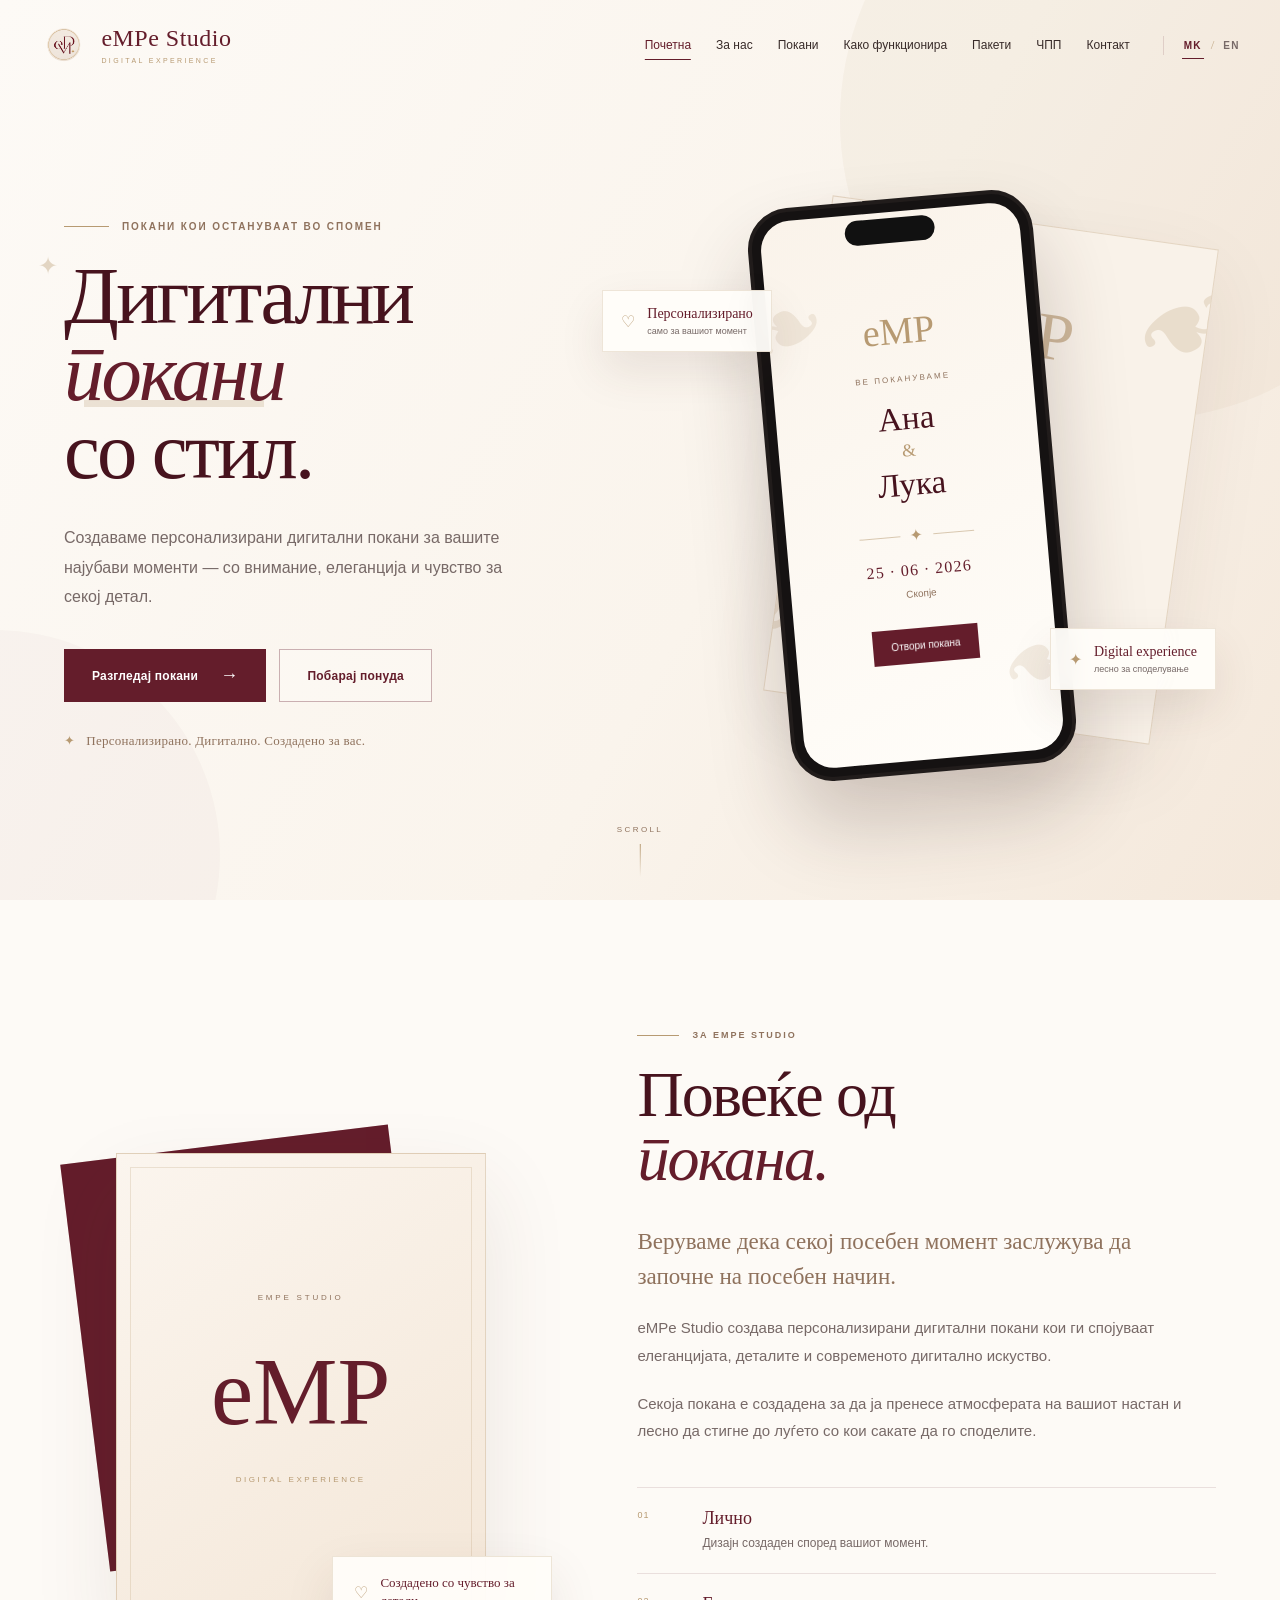
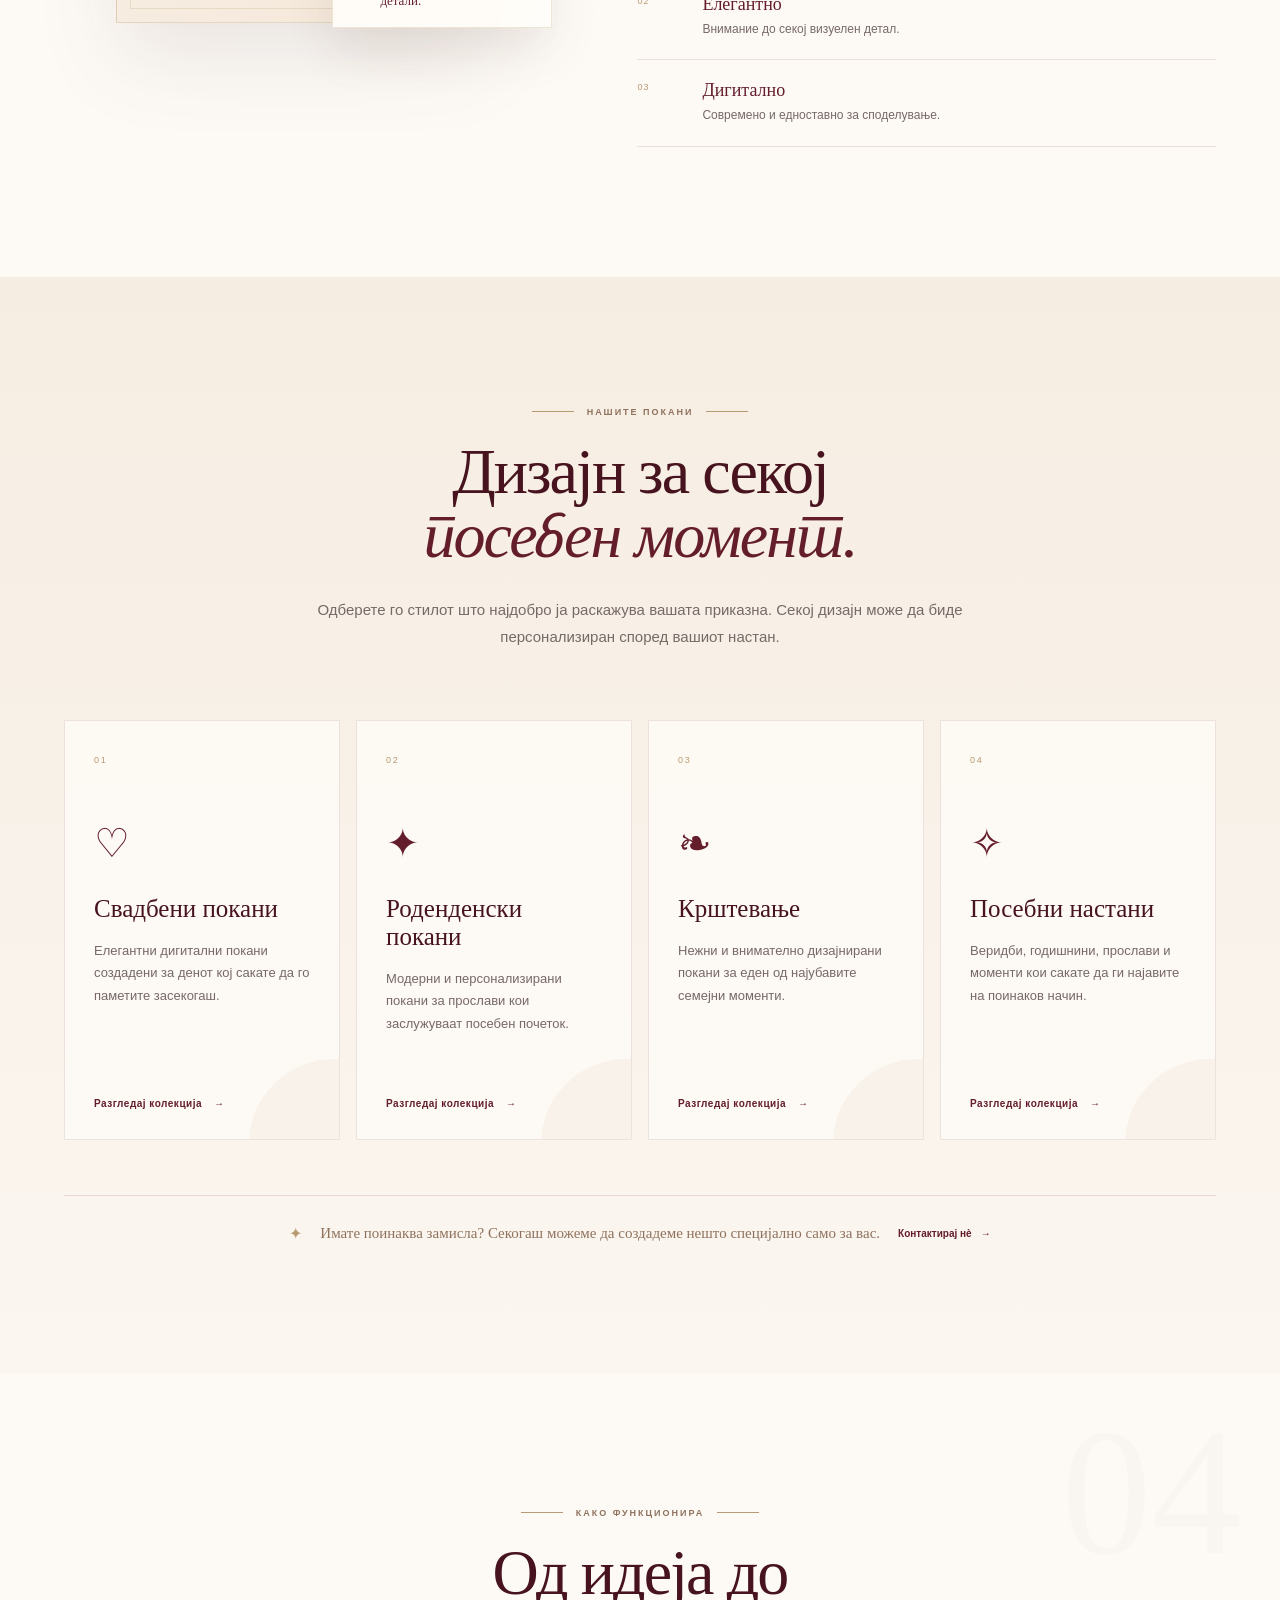
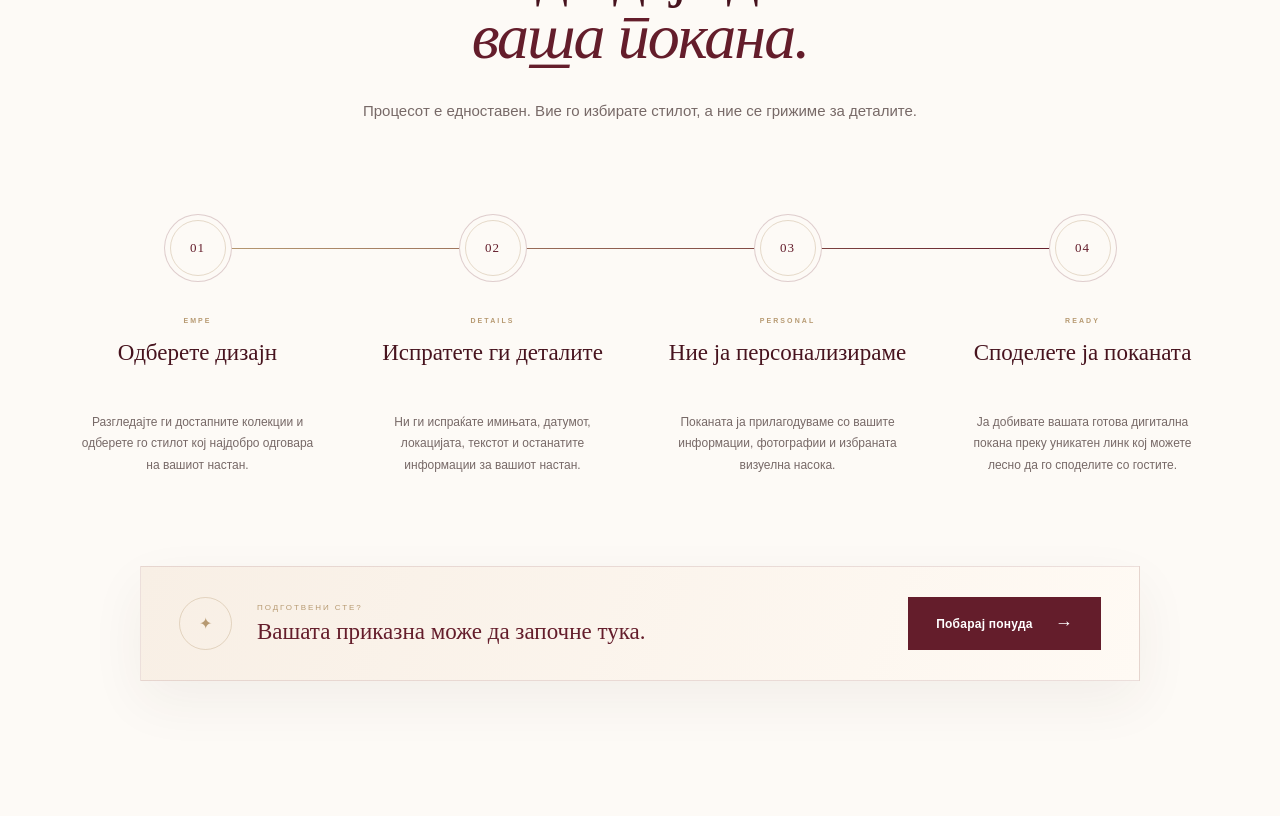
==== commit 168e528e: "added how it works section" ====
--- a/index.html
+++ b/index.html
@@ -553,11 +553,142 @@
       </section>
 
       <!-- ==================================================
-             04. HOW IT WORKS
-        =================================================== -->
-
-      <section id="how-it-works" class="section">
-        <!-- How it works content -->
+     04. HOW IT WORKS
+=================================================== -->
+
+      <section id="how-it-works" class="process-section section">
+        <div class="process-container">
+          <!-- SECTION HEADING -->
+
+          <div class="process-heading section-reveal">
+            <div class="section-eyebrow centered">
+              <span></span>
+
+              <p data-i18n="processEyebrow">Како функционира</p>
+
+              <span></span>
+            </div>
+
+            <h2 class="section-title centered-title">
+              <span data-i18n="processTitleFirst"> Од идеја до </span>
+
+              <em data-i18n="processTitleAccent"> ваша покана. </em>
+            </h2>
+
+            <p class="section-description" data-i18n="processDescription">
+              Процесот е едноставен. Вие го избирате стилот, а ние се грижиме за
+              деталите.
+            </p>
+          </div>
+
+          <!-- PROCESS TIMELINE -->
+
+          <div class="process-timeline">
+            <!-- DESKTOP PROGRESS LINE -->
+
+            <div class="process-line">
+              <div class="process-line-progress" id="processLineProgress"></div>
+            </div>
+
+            <!-- STEP 01 -->
+
+            <article class="process-step section-reveal">
+              <div class="process-circle">
+                <span>01</span>
+              </div>
+
+              <div class="process-step-content">
+                <span class="process-small"> eMPe </span>
+
+                <h3 data-i18n="processStepOneTitle">Одберете дизајн</h3>
+
+                <p data-i18n="processStepOneText">
+                  Разгледајте ги достапните колекции и одберете го стилот кој
+                  најдобро одговара на вашиот настан.
+                </p>
+              </div>
+            </article>
+
+            <!-- STEP 02 -->
+
+            <article class="process-step section-reveal">
+              <div class="process-circle">
+                <span>02</span>
+              </div>
+
+              <div class="process-step-content">
+                <span class="process-small"> details </span>
+
+                <h3 data-i18n="processStepTwoTitle">Испратете ги деталите</h3>
+
+                <p data-i18n="processStepTwoText">
+                  Ни ги испраќате имињата, датумот, локацијата, текстот и
+                  останатите информации за вашиот настан.
+                </p>
+              </div>
+            </article>
+
+            <!-- STEP 03 -->
+
+            <article class="process-step section-reveal">
+              <div class="process-circle">
+                <span>03</span>
+              </div>
+
+              <div class="process-step-content">
+                <span class="process-small"> personal </span>
+
+                <h3 data-i18n="processStepThreeTitle">
+                  Ние ја персонализираме
+                </h3>
+
+                <p data-i18n="processStepThreeText">
+                  Поканата ја прилагодуваме со вашите информации, фотографии и
+                  избраната визуелна насока.
+                </p>
+              </div>
+            </article>
+
+            <!-- STEP 04 -->
+
+            <article class="process-step section-reveal">
+              <div class="process-circle">
+                <span>04</span>
+              </div>
+
+              <div class="process-step-content">
+                <span class="process-small"> ready </span>
+
+                <h3 data-i18n="processStepFourTitle">Споделете ја поканата</h3>
+
+                <p data-i18n="processStepFourText">
+                  Ја добивате вашата готова дигитална покана преку уникатен линк
+                  кој можете лесно да го споделите со гостите.
+                </p>
+              </div>
+            </article>
+          </div>
+
+          <!-- CTA -->
+
+          <div class="process-cta section-reveal">
+            <div class="process-cta-icon">✦</div>
+
+            <div class="process-cta-text">
+              <span data-i18n="processCtaSmall"> Подготвени сте? </span>
+
+              <h3 data-i18n="processCtaTitle">
+                Вашата приказна може да започне тука.
+              </h3>
+            </div>
+
+            <a href="#contact" class="btn btn-primary">
+              <span data-i18n="processCtaButton"> Побарај понуда </span>
+
+              <span class="btn-arrow"> → </span>
+            </a>
+          </div>
+        </div>
       </section>
 
       <!-- ==================================================
--- a/style.css
+++ b/style.css
@@ -3102,4 +3102,529 @@
         bottom: 25px;
     }
 
+}
+/* ==========================================================
+   46. HOW IT WORKS
+========================================================== */
+
+.process-section {
+    padding:
+        135px 0;
+
+    position: relative;
+
+    overflow: hidden;
+
+    background:
+        var(--cream-light);
+}
+
+
+.process-section::before {
+    content: "04";
+
+    position: absolute;
+
+    right: 3%;
+    top: 30px;
+
+    font-family: var(--serif);
+
+    font-size: 180px;
+    line-height: 1;
+
+    color:
+        rgba(100, 29, 43, 0.025);
+
+    pointer-events: none;
+}
+
+
+.process-container {
+    width:
+        min(
+            90%,
+            var(--container)
+        );
+
+    margin:
+        0 auto;
+}
+
+
+.process-heading {
+    max-width: 800px;
+
+    margin:
+        0 auto
+        90px;
+}
+
+
+/* ==========================================================
+   47. PROCESS TIMELINE
+========================================================== */
+
+.process-timeline {
+    position: relative;
+
+    display: grid;
+
+    grid-template-columns:
+        repeat(4, 1fr);
+
+    gap: 28px;
+}
+
+
+/* LINE */
+
+.process-line {
+    height: 1px;
+
+    position: absolute;
+
+    top: 34px;
+
+    left: 12.5%;
+    right: 12.5%;
+
+    z-index: 0;
+
+    overflow: hidden;
+
+    background:
+        rgba(100, 29, 43, 0.13);
+}
+
+
+.process-line-progress {
+    width: 0%;
+    height: 100%;
+
+    background:
+        linear-gradient(
+            90deg,
+            var(--gold),
+            var(--burgundy)
+        );
+
+    transition:
+        width
+        1.8s
+        cubic-bezier(
+            0.22,
+            1,
+            0.36,
+            1
+        );
+}
+
+
+.process-section.timeline-visible
+.process-line-progress {
+    width: 100%;
+}
+
+
+/* ==========================================================
+   48. PROCESS STEP
+========================================================== */
+
+.process-step {
+    position: relative;
+
+    z-index: 2;
+
+    text-align: center;
+}
+
+
+.process-circle {
+    width: 68px;
+    height: 68px;
+
+    margin:
+        0 auto
+        35px;
+
+    display: flex;
+    align-items: center;
+    justify-content: center;
+
+    position: relative;
+
+    border:
+        1px solid
+        rgba(100, 29, 43, 0.20);
+
+    border-radius: 50%;
+
+    background:
+        var(--cream-light);
+
+    color:
+        var(--burgundy);
+
+    transition:
+        background 0.4s ease,
+        color 0.4s ease,
+        border-color 0.4s ease,
+        transform 0.4s ease;
+}
+
+
+.process-circle::before {
+    content: "";
+
+    width: 54px;
+    height: 54px;
+
+    position: absolute;
+
+    border:
+        1px solid
+        rgba(183, 154, 114, 0.35);
+
+    border-radius: 50%;
+}
+
+
+.process-circle span {
+    position: relative;
+
+    z-index: 2;
+
+    font-family: var(--serif);
+
+    font-size: 13px;
+
+    letter-spacing: 0.08em;
+}
+
+
+.process-step:hover
+.process-circle {
+    color: var(--white);
+
+    border-color: var(--burgundy);
+
+    background: var(--burgundy);
+
+    transform:
+        translateY(-5px);
+}
+
+
+.process-step:hover
+.process-circle::before {
+    border-color:
+        rgba(255, 255, 255, 0.30);
+}
+
+
+/* ==========================================================
+   49. PROCESS STEP CONTENT
+========================================================== */
+
+.process-step-content {
+    max-width: 240px;
+
+    margin:
+        0 auto;
+}
+
+
+.process-small {
+    display: block;
+
+    margin-bottom: 15px;
+
+    font-size: 7px;
+    font-weight: 600;
+
+    letter-spacing: 0.30em;
+
+    text-transform: uppercase;
+
+    color: var(--gold);
+}
+
+
+.process-step h3 {
+    min-height: 57px;
+
+    font-family: var(--serif);
+
+    font-size: 23px;
+    line-height: 1.2;
+
+    font-weight: 400;
+
+    color: var(--burgundy-dark);
+}
+
+
+.process-step p {
+    margin-top: 16px;
+
+    font-size: 12px;
+    line-height: 1.8;
+
+    color: var(--muted);
+}
+
+
+/* ==========================================================
+   50. PROCESS CTA
+========================================================== */
+
+.process-cta {
+    max-width: 1000px;
+
+    margin:
+        90px auto
+        0;
+
+    padding:
+        30px
+        38px;
+
+    display: grid;
+
+    grid-template-columns:
+        auto
+        1fr
+        auto;
+
+    align-items: center;
+
+    gap: 25px;
+
+    border:
+        1px solid
+        rgba(100, 29, 43, 0.12);
+
+    background:
+        linear-gradient(
+            110deg,
+            #f8efe5,
+            #fffaf4
+        );
+
+    box-shadow:
+        0 20px 55px
+        rgba(74, 48, 38, 0.06);
+}
+
+
+.process-cta-icon {
+    width: 53px;
+    height: 53px;
+
+    display: flex;
+    align-items: center;
+    justify-content: center;
+
+    border:
+        1px solid
+        rgba(183, 154, 114, 0.35);
+
+    border-radius: 50%;
+
+    font-size: 16px;
+
+    color: var(--gold);
+}
+
+
+.process-cta-text span {
+    display: block;
+
+    margin-bottom: 7px;
+
+    font-size: 8px;
+
+    letter-spacing: 0.24em;
+
+    text-transform: uppercase;
+
+    color: var(--gold);
+}
+
+
+.process-cta-text h3 {
+    font-family: var(--serif);
+
+    font-size: 23px;
+    font-weight: 400;
+
+    color: var(--burgundy);
+}
+
+
+/* ==========================================================
+   51. PROCESS TABLET
+========================================================== */
+
+@media (max-width: 900px) {
+
+    .process-timeline {
+        grid-template-columns:
+            repeat(2, 1fr);
+
+        gap:
+            65px
+            35px;
+    }
+
+
+    .process-line {
+        display: none;
+    }
+
+
+    .process-step-content {
+        max-width: 280px;
+    }
+
+
+    .process-cta {
+        grid-template-columns:
+            auto
+            1fr;
+
+        gap: 20px;
+    }
+
+
+    .process-cta .btn {
+        grid-column:
+            1 / -1;
+
+        width: 100%;
+    }
+
+}
+
+
+/* ==========================================================
+   52. PROCESS MOBILE
+========================================================== */
+
+@media (max-width: 600px) {
+
+    .process-section {
+        padding:
+            95px 0;
+    }
+
+
+    .process-heading {
+        margin-bottom: 55px;
+    }
+
+
+    .process-timeline {
+        display: block;
+    }
+
+
+    .process-step {
+        min-height: 180px;
+
+        padding-left: 82px;
+
+        padding-bottom: 45px;
+
+        text-align: left;
+    }
+
+
+    .process-step:not(:last-child)::after {
+        content: "";
+
+        width: 1px;
+
+        position: absolute;
+
+        left: 29px;
+        top: 62px;
+        bottom: 0;
+
+        background:
+            linear-gradient(
+                to bottom,
+                rgba(183, 154, 114, 0.6),
+                rgba(100, 29, 43, 0.10)
+            );
+    }
+
+
+    .process-circle {
+        width: 58px;
+        height: 58px;
+
+        margin: 0;
+
+        position: absolute;
+
+        left: 0;
+        top: 0;
+    }
+
+
+    .process-circle::before {
+        width: 46px;
+        height: 46px;
+    }
+
+
+    .process-step-content {
+        max-width: none;
+
+        margin: 0;
+    }
+
+
+    .process-step h3 {
+        min-height: auto;
+
+        font-size: 22px;
+    }
+
+
+    .process-step p {
+        max-width: 360px;
+    }
+
+
+    .process-small {
+        margin-bottom: 10px;
+    }
+
+
+    .process-cta {
+        margin-top: 35px;
+
+        padding:
+            27px
+            23px;
+
+        display: flex;
+        flex-direction: column;
+
+        text-align: center;
+    }
+
+
+    .process-cta-text h3 {
+        font-size: 21px;
+    }
+
+
+    .process-cta .btn {
+        margin-top: 5px;
+    }
+
 }
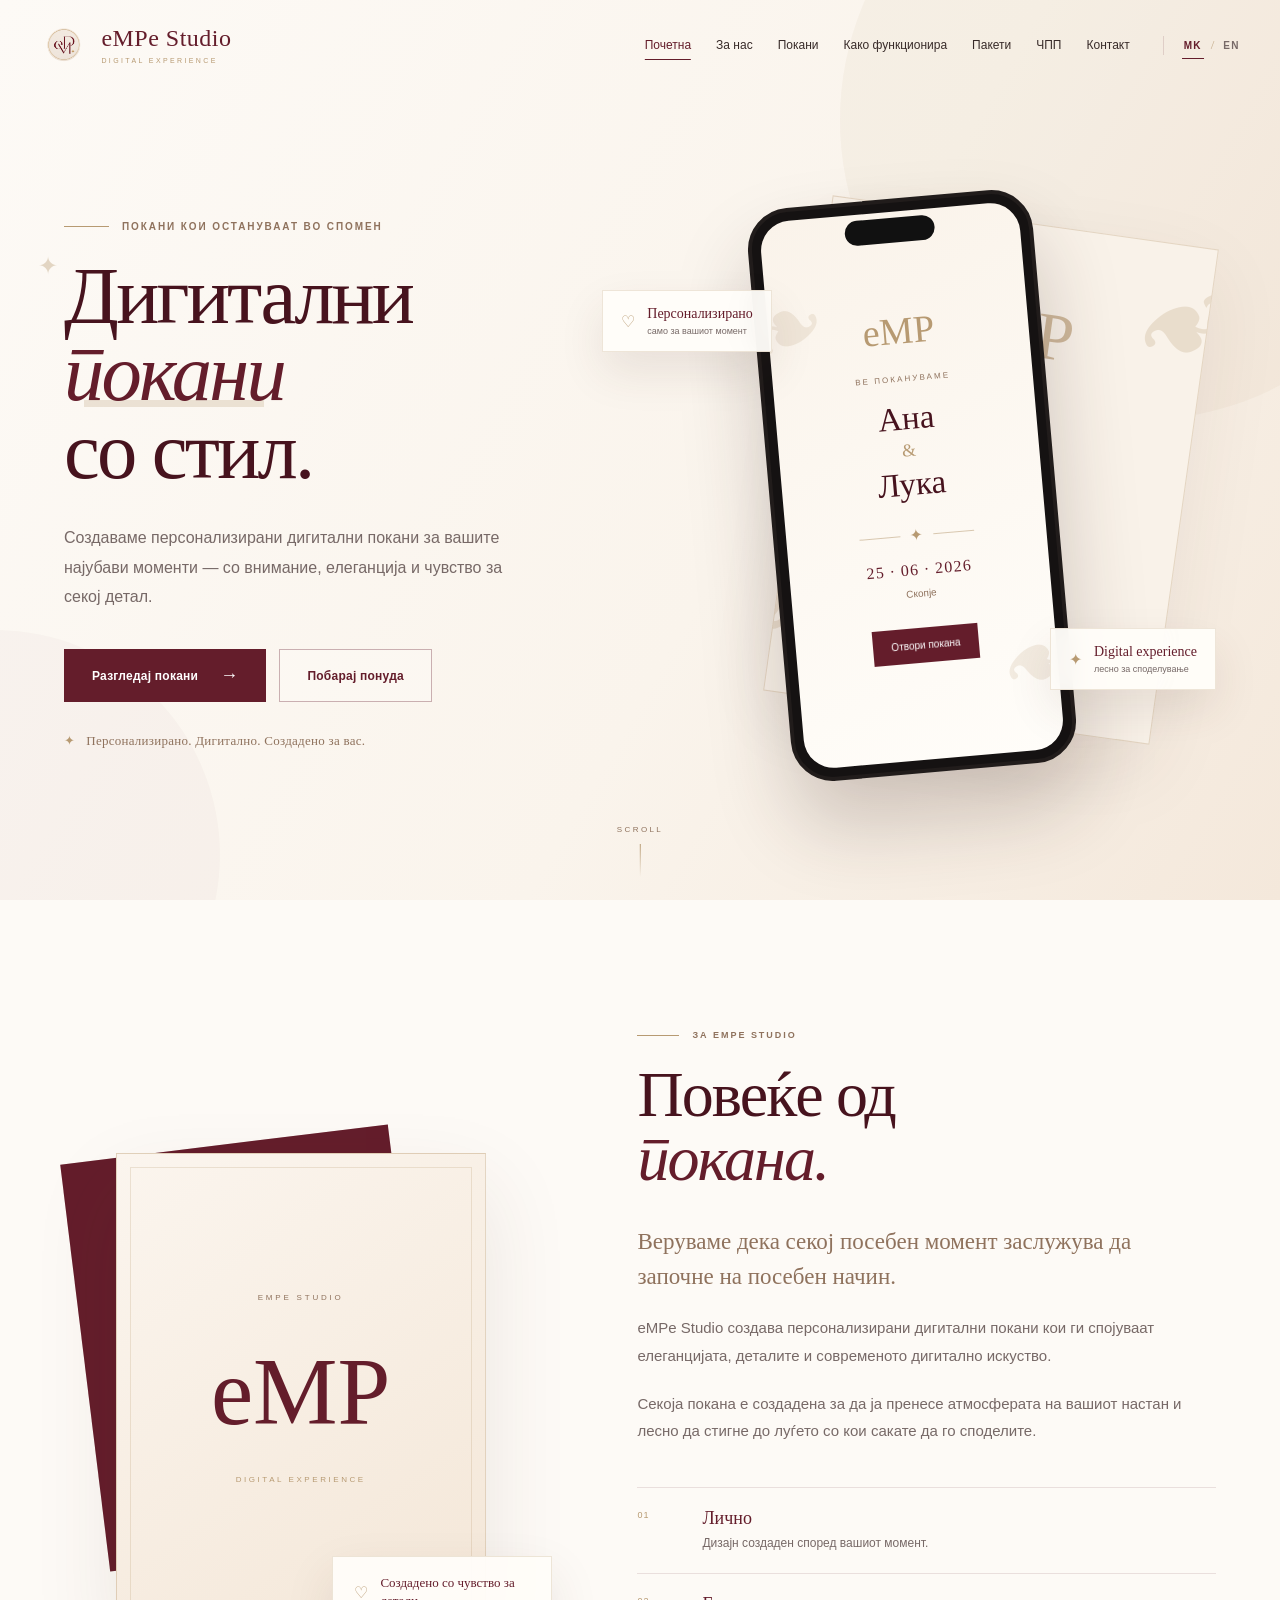
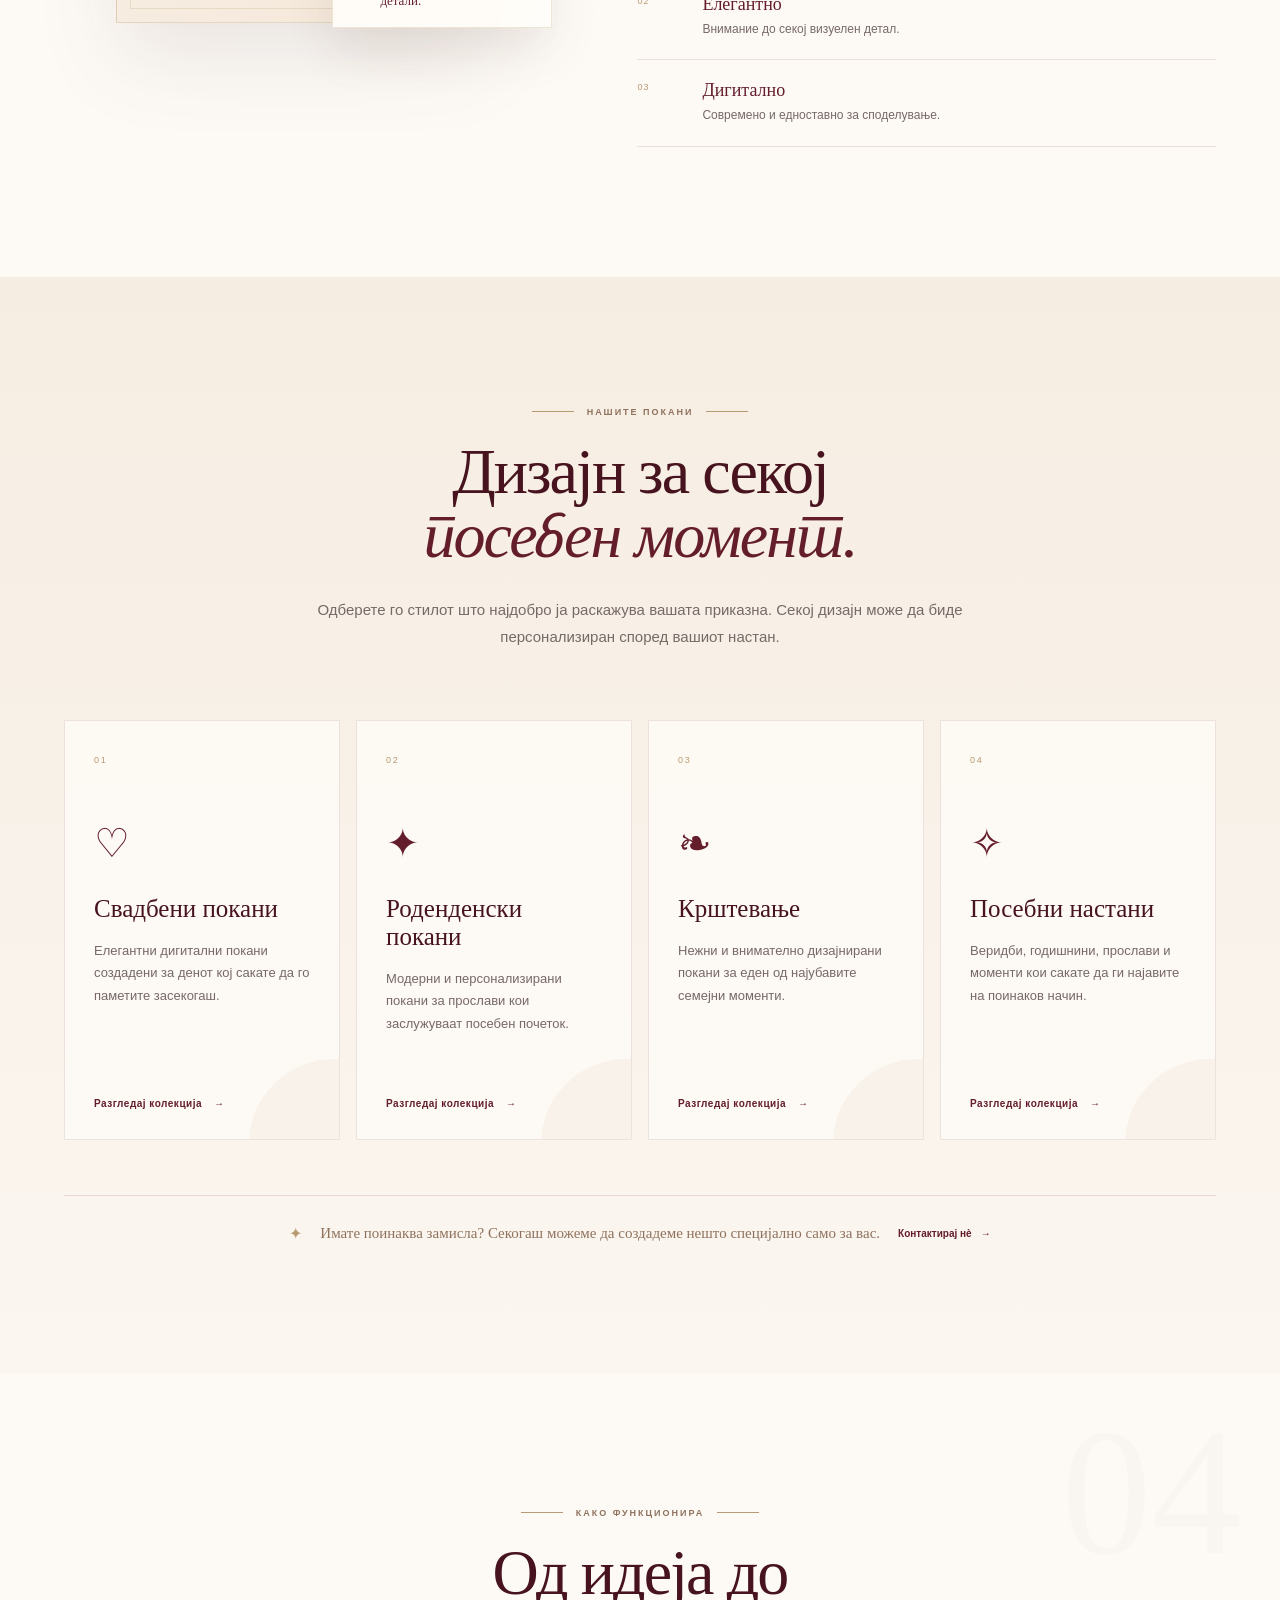
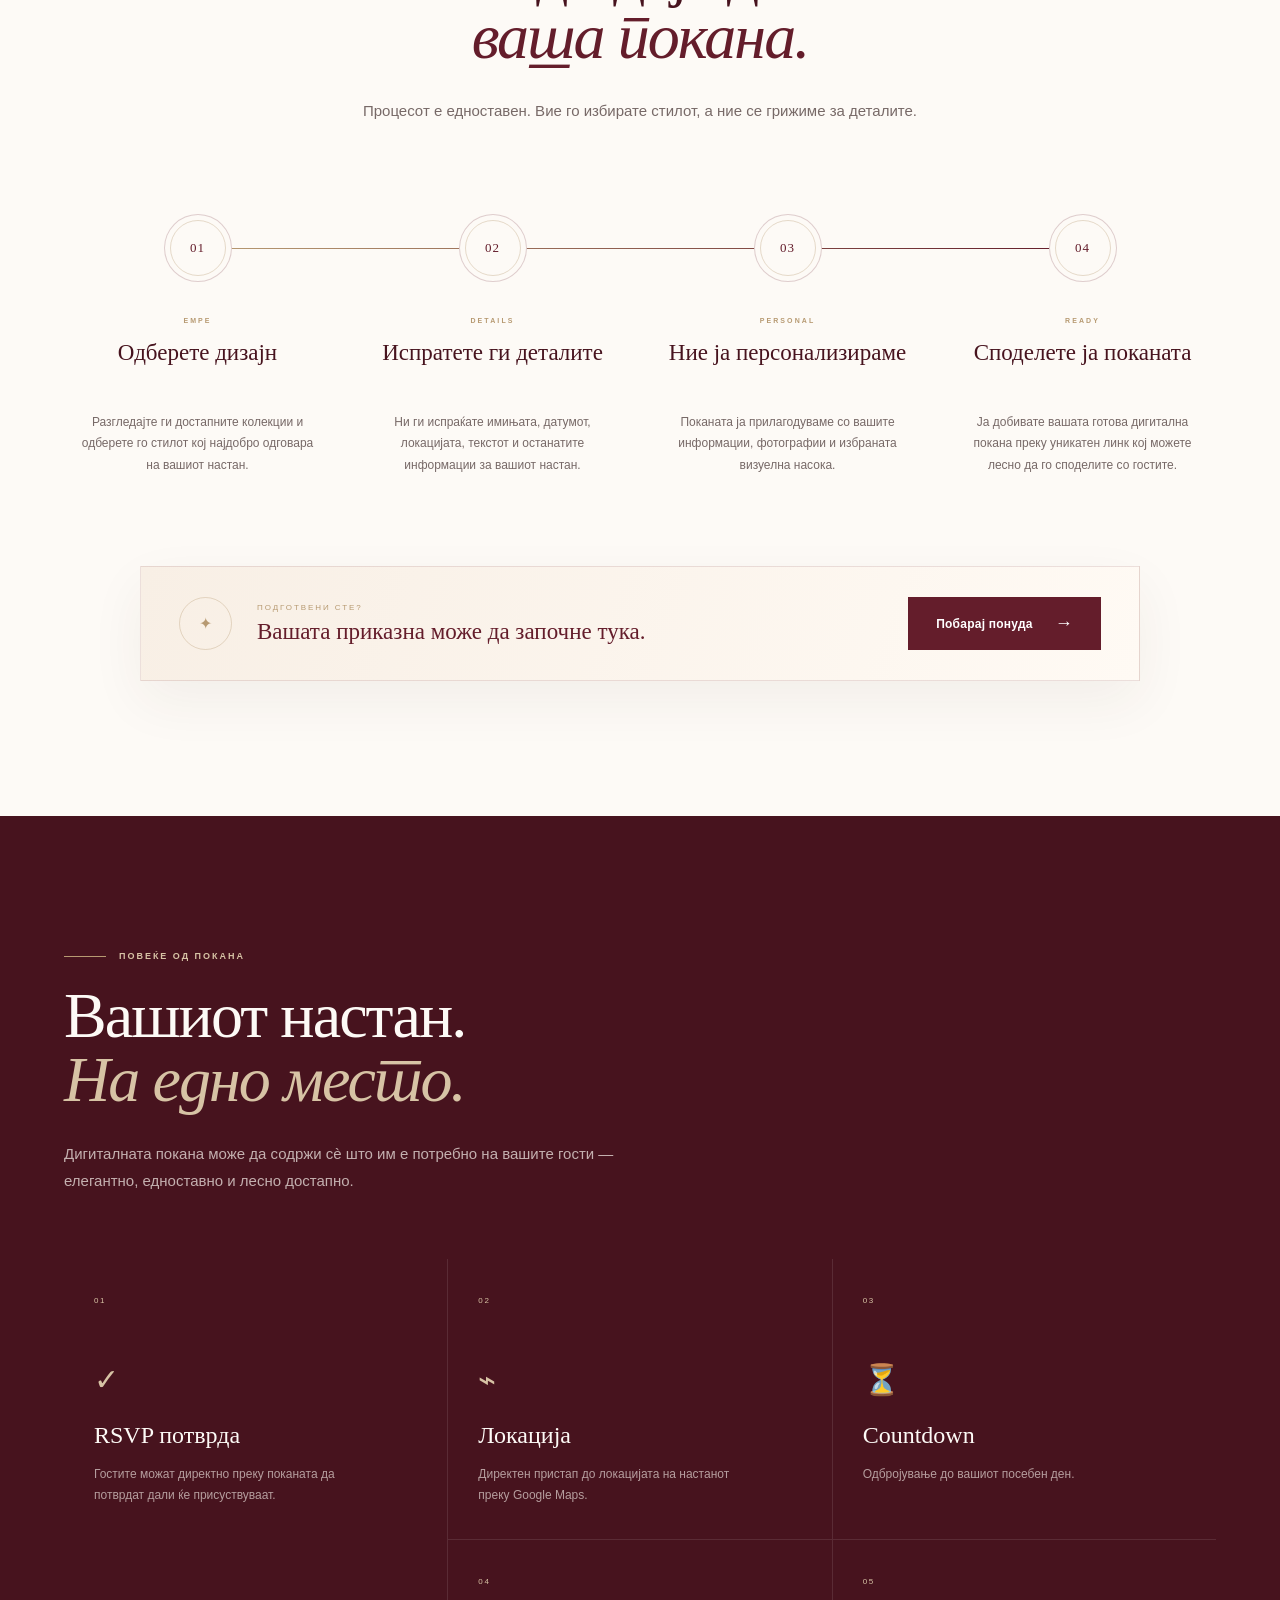
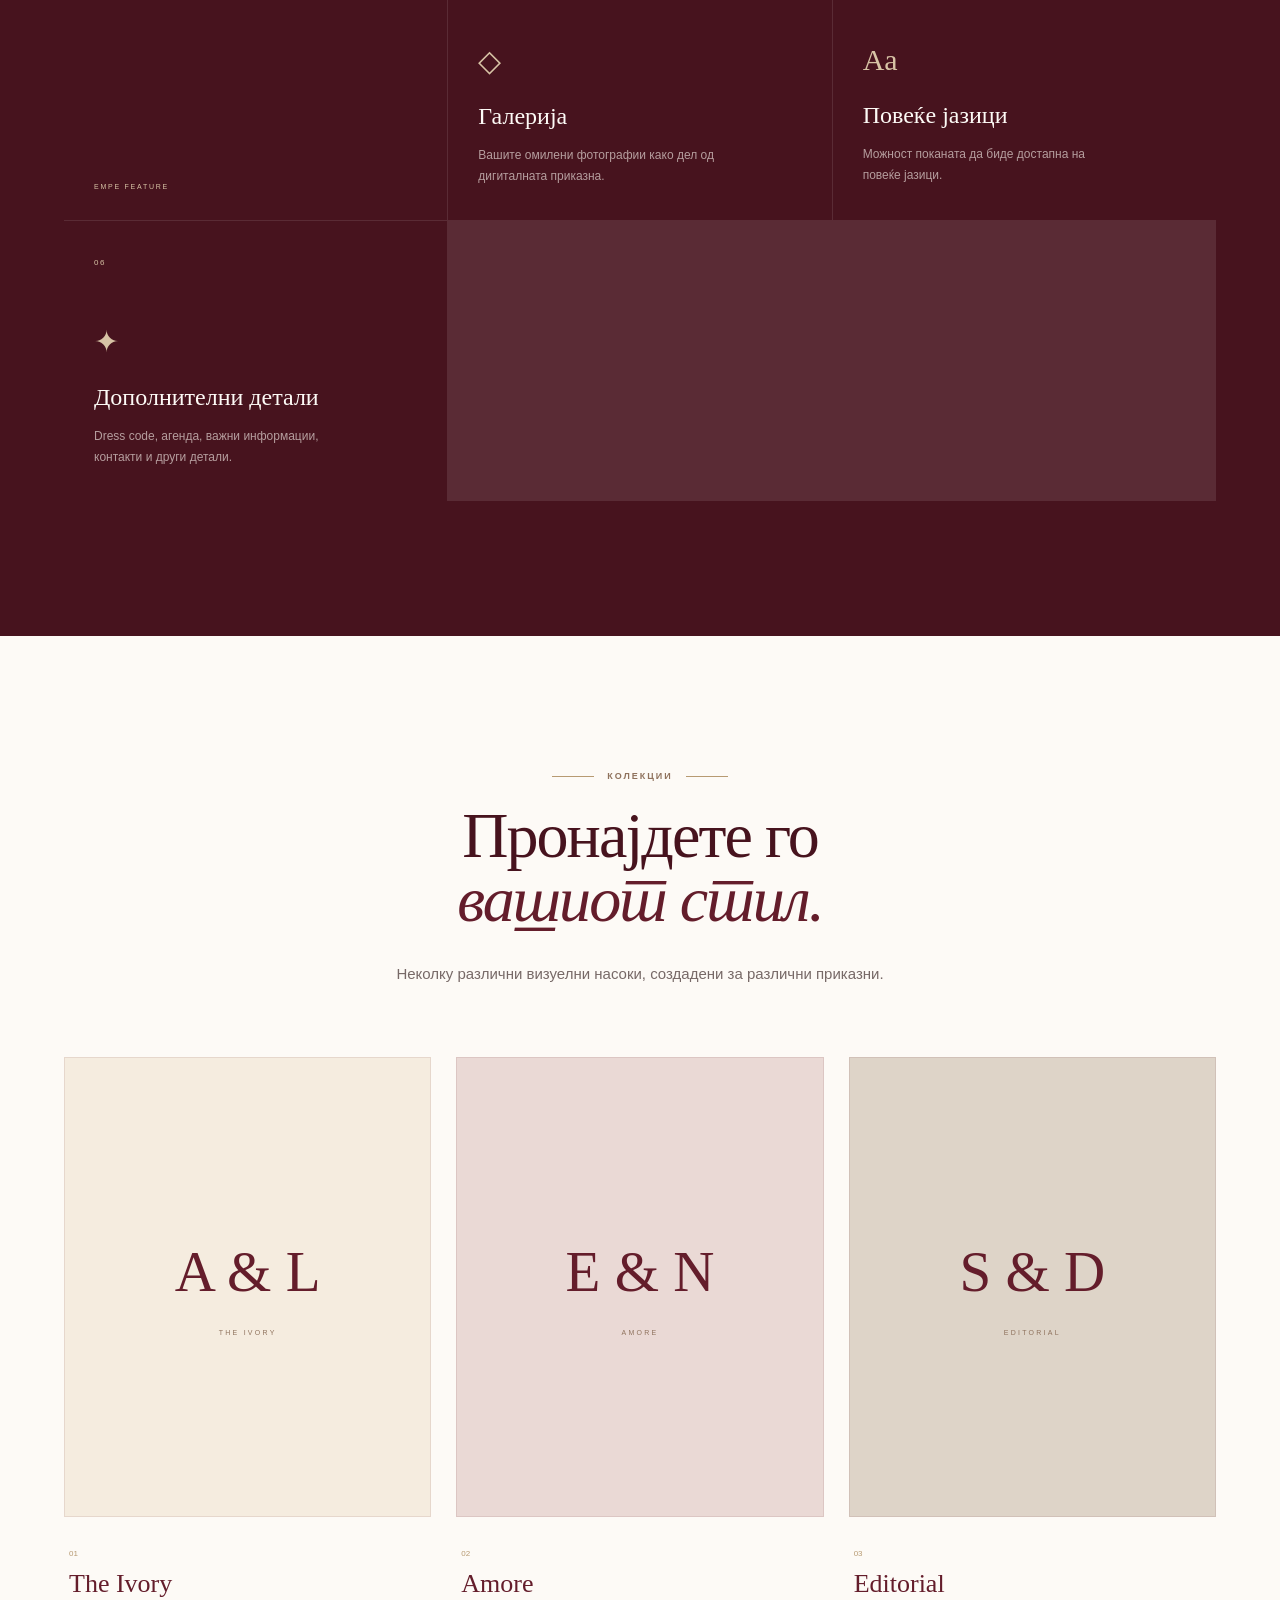
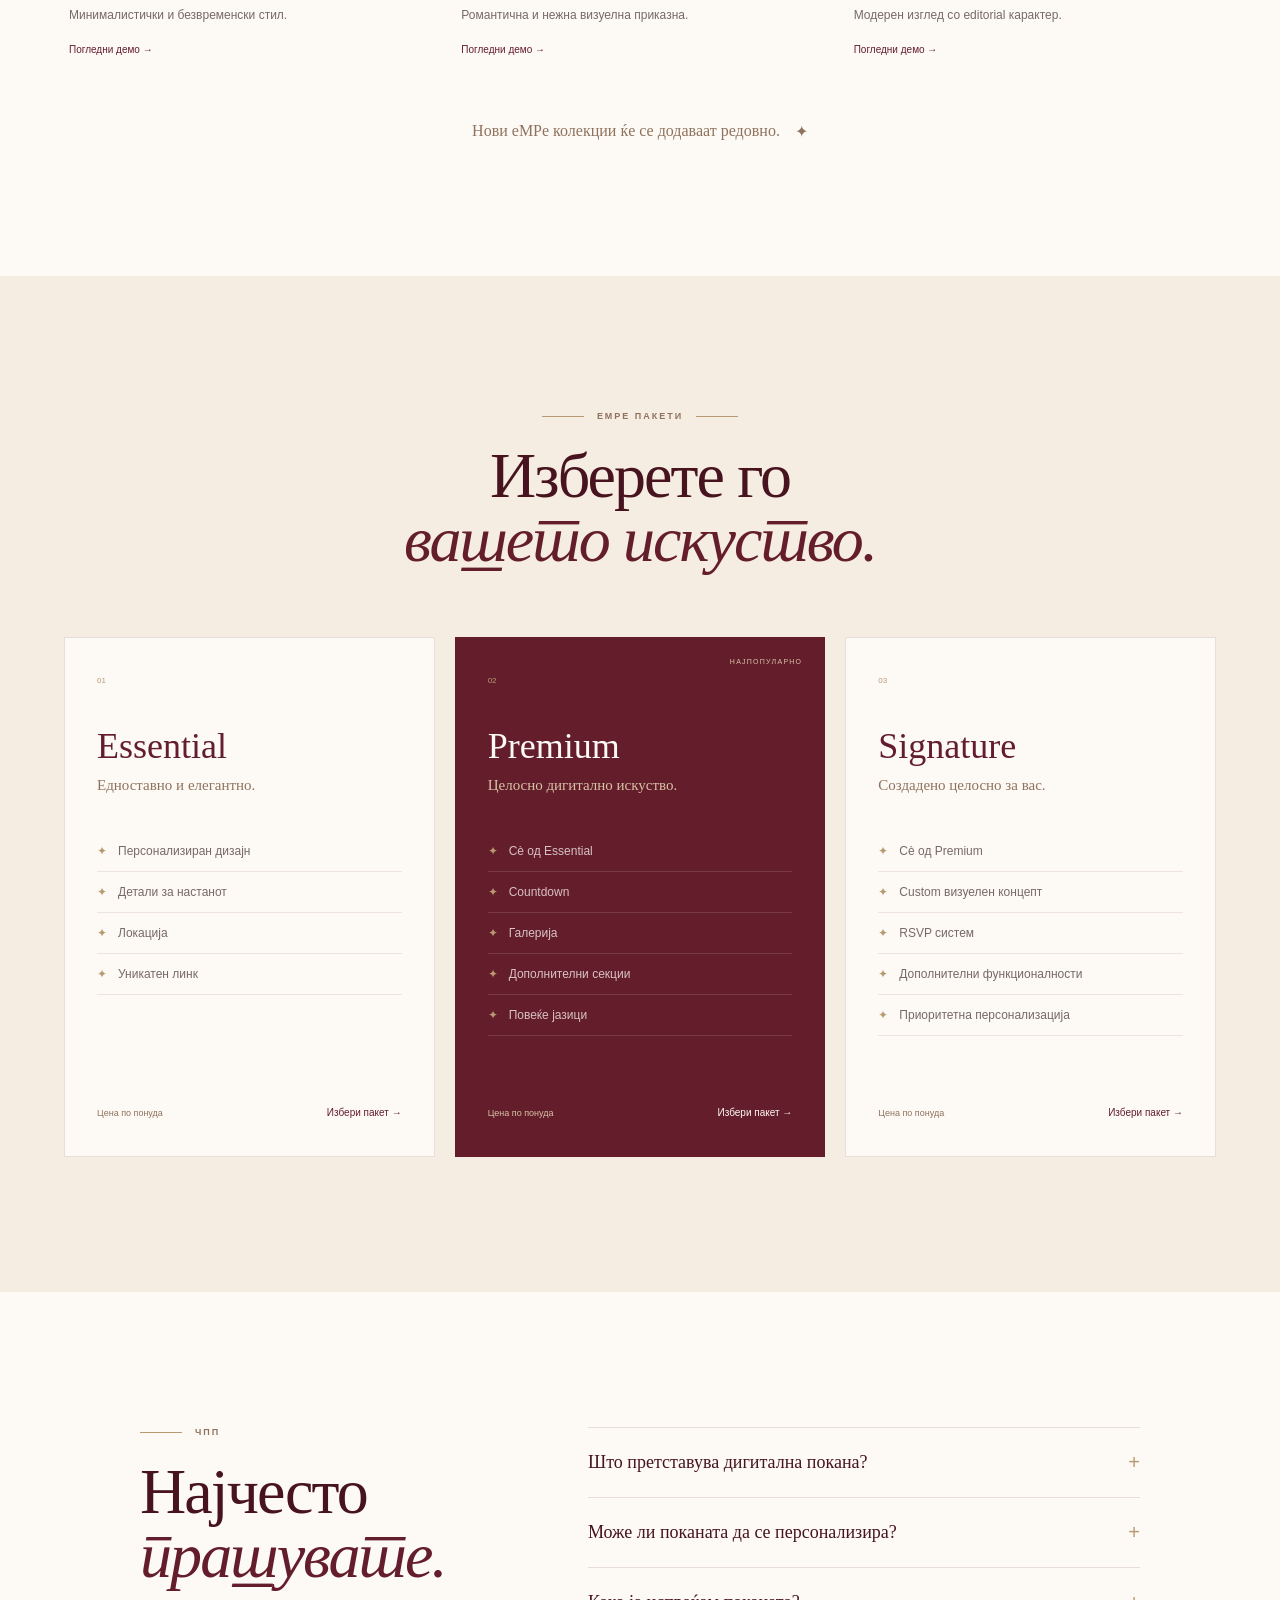
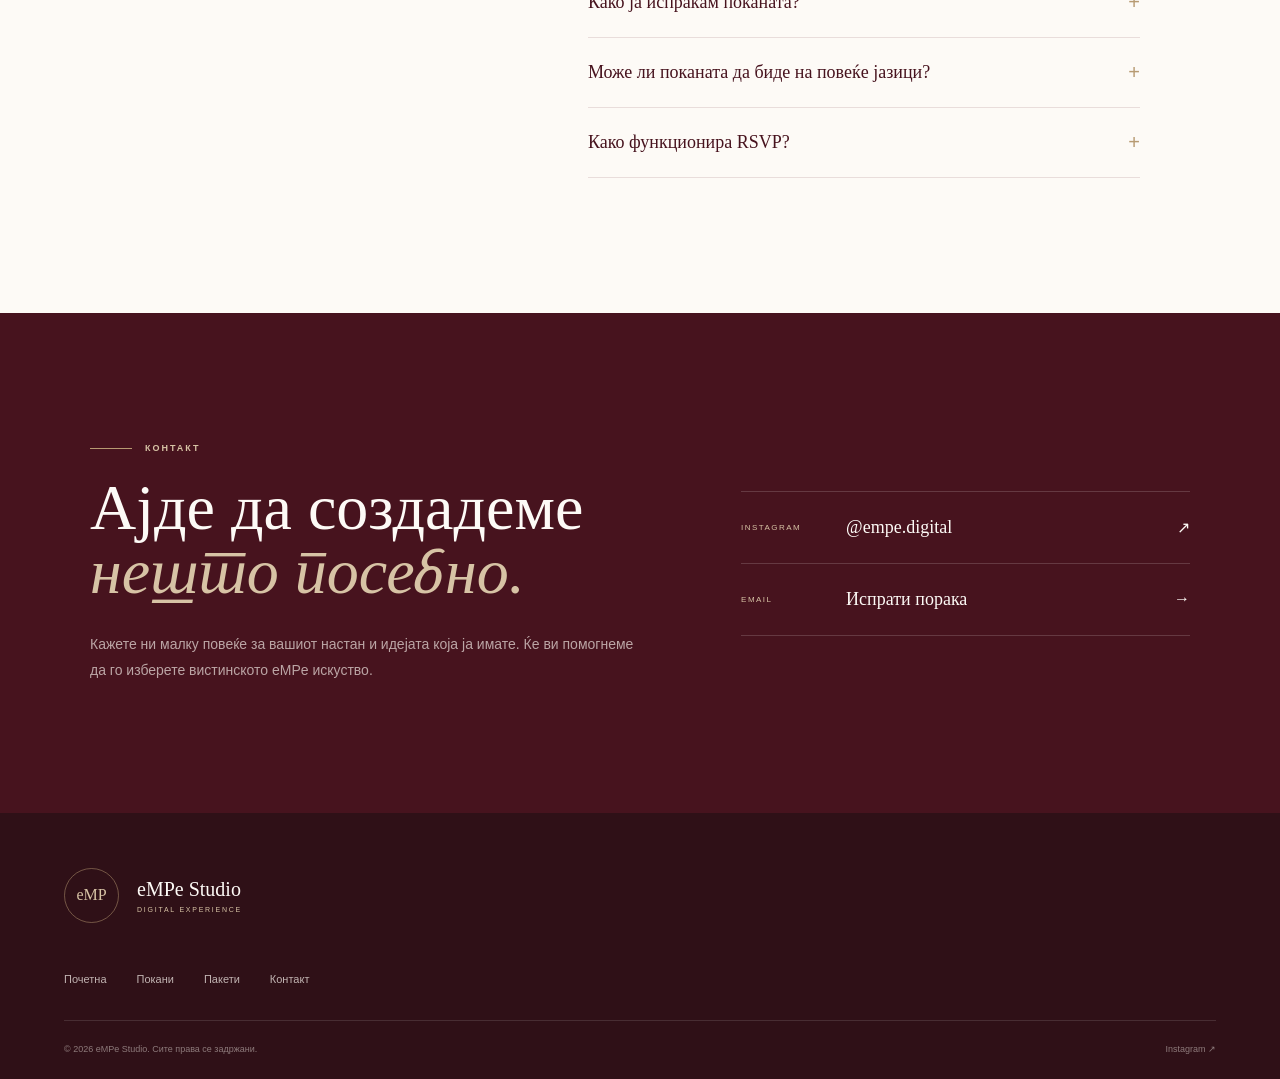
==== commit 9cf93628: "maybe finish" ====
--- a/index.html
+++ b/index.html
@@ -690,54 +690,549 @@
           </div>
         </div>
       </section>
-
       <!-- ==================================================
-             05. FEATURES
-        =================================================== -->
-
-      <section id="features" class="section">
-        <!-- Features content -->
+     05. FEATURES
+=================================================== -->
+
+      <section id="features" class="features-section section">
+        <div class="features-container">
+          <div class="features-heading section-reveal">
+            <div class="section-eyebrow">
+              <span></span>
+
+              <p data-i18n="featuresEyebrow">Повеќе од покана</p>
+            </div>
+
+            <h2 class="section-title">
+              <span data-i18n="featuresTitleFirst"> Вашиот настан. </span>
+
+              <em data-i18n="featuresTitleAccent"> На едно место. </em>
+            </h2>
+
+            <p class="features-intro" data-i18n="featuresDescription">
+              Дигиталната покана може да содржи сè што им е потребно на вашите
+              гости — елегантно, едноставно и лесно достапно.
+            </p>
+          </div>
+
+          <div class="features-grid">
+            <article class="feature-card feature-large section-reveal">
+              <span class="feature-number"> 01 </span>
+
+              <div class="feature-icon">✓</div>
+
+              <h3 data-i18n="featureRsvpTitle">RSVP потврда</h3>
+
+              <p data-i18n="featureRsvpText">
+                Гостите можат директно преку поканата да потврдат дали ќе
+                присуствуваат.
+              </p>
+
+              <span class="feature-coming"> eMPe feature </span>
+            </article>
+
+            <article class="feature-card section-reveal">
+              <span class="feature-number"> 02 </span>
+
+              <div class="feature-icon">⌁</div>
+
+              <h3 data-i18n="featureMapTitle">Локација</h3>
+
+              <p data-i18n="featureMapText">
+                Директен пристап до локацијата на настанот преку Google Maps.
+              </p>
+            </article>
+
+            <article class="feature-card section-reveal">
+              <span class="feature-number"> 03 </span>
+
+              <div class="feature-icon">⏳</div>
+
+              <h3 data-i18n="featureCountdownTitle">Countdown</h3>
+
+              <p data-i18n="featureCountdownText">
+                Одбројување до вашиот посебен ден.
+              </p>
+            </article>
+
+            <article class="feature-card section-reveal">
+              <span class="feature-number"> 04 </span>
+
+              <div class="feature-icon">◇</div>
+
+              <h3 data-i18n="featureGalleryTitle">Галерија</h3>
+
+              <p data-i18n="featureGalleryText">
+                Вашите омилени фотографии како дел од дигиталната приказна.
+              </p>
+            </article>
+
+            <article class="feature-card section-reveal">
+              <span class="feature-number"> 05 </span>
+
+              <div class="feature-icon">Aa</div>
+
+              <h3 data-i18n="featureLanguagesTitle">Повеќе јазици</h3>
+
+              <p data-i18n="featureLanguagesText">
+                Можност поканата да биде достапна на повеќе јазици.
+              </p>
+            </article>
+
+            <article class="feature-card section-reveal">
+              <span class="feature-number"> 06 </span>
+
+              <div class="feature-icon">✦</div>
+
+              <h3 data-i18n="featureDetailsTitle">Дополнителни детали</h3>
+
+              <p data-i18n="featureDetailsText">
+                Dress code, агенда, важни информации, контакти и други детали.
+              </p>
+            </article>
+          </div>
+        </div>
       </section>
-
       <!-- ==================================================
-             06. COLLECTIONS
-        =================================================== -->
-
-      <section id="collections" class="section">
-        <!-- Collections content -->
+     06. COLLECTIONS
+=================================================== -->
+
+      <section id="collections" class="collections-section section">
+        <div class="collections-container">
+          <div class="collections-heading section-reveal">
+            <div class="section-eyebrow centered">
+              <span></span>
+
+              <p data-i18n="collectionsEyebrow">Колекции</p>
+
+              <span></span>
+            </div>
+
+            <h2 class="section-title centered-title">
+              <span data-i18n="collectionsTitleFirst"> Пронајдете го </span>
+
+              <em data-i18n="collectionsTitleAccent"> вашиот стил. </em>
+            </h2>
+
+            <p class="section-description" data-i18n="collectionsDescription">
+              Неколку различни визуелни насоки, создадени за различни приказни.
+            </p>
+          </div>
+
+          <div class="collections-grid">
+            <article class="collection-card section-reveal">
+              <div class="collection-preview collection-preview-one">
+                <span> A & L </span>
+
+                <small> THE IVORY </small>
+              </div>
+
+              <div class="collection-info">
+                <span>01</span>
+
+                <h3>The Ivory</h3>
+
+                <p data-i18n="collectionIvoryText">
+                  Минималистички и безвременски стил.
+                </p>
+
+                <button
+                  type="button"
+                  class="collection-demo-btn"
+                  data-i18n="viewDemo"
+                >
+                  Погледни демо →
+                </button>
+              </div>
+            </article>
+
+            <article class="collection-card section-reveal">
+              <div class="collection-preview collection-preview-two">
+                <span> E & N </span>
+
+                <small> AMORE </small>
+              </div>
+
+              <div class="collection-info">
+                <span>02</span>
+
+                <h3>Amore</h3>
+
+                <p data-i18n="collectionAmoreText">
+                  Романтична и нежна визуелна приказна.
+                </p>
+
+                <button
+                  type="button"
+                  class="collection-demo-btn"
+                  data-i18n="viewDemo"
+                >
+                  Погледни демо →
+                </button>
+              </div>
+            </article>
+
+            <article class="collection-card section-reveal">
+              <div class="collection-preview collection-preview-three">
+                <span> S & D </span>
+
+                <small> EDITORIAL </small>
+              </div>
+
+              <div class="collection-info">
+                <span>03</span>
+
+                <h3>Editorial</h3>
+
+                <p data-i18n="collectionEditorialText">
+                  Модерен изглед со editorial карактер.
+                </p>
+
+                <button
+                  type="button"
+                  class="collection-demo-btn"
+                  data-i18n="viewDemo"
+                >
+                  Погледни демо →
+                </button>
+              </div>
+            </article>
+          </div>
+
+          <div class="collections-note section-reveal">
+            <p data-i18n="collectionsComing">
+              Нови eMPe колекции ќе се додаваат редовно.
+            </p>
+
+            <span>✦</span>
+          </div>
+        </div>
       </section>
 
       <!-- ==================================================
-             07. PACKAGES
-        =================================================== -->
-
-      <section id="packages" class="section">
-        <!-- Packages content -->
+     07. PACKAGES
+=================================================== -->
+
+      <section id="packages" class="packages-section section">
+        <div class="packages-container">
+          <div class="packages-heading section-reveal">
+            <div class="section-eyebrow centered">
+              <span></span>
+
+              <p data-i18n="packagesEyebrow">eMPe пакети</p>
+
+              <span></span>
+            </div>
+
+            <h2 class="section-title centered-title">
+              <span data-i18n="packagesTitleFirst"> Изберете го </span>
+
+              <em data-i18n="packagesTitleAccent"> вашето искуство. </em>
+            </h2>
+          </div>
+
+          <div class="packages-grid">
+            <article class="package-card section-reveal">
+              <span class="package-number"> 01 </span>
+
+              <h3>Essential</h3>
+
+              <p class="package-subtitle" data-i18n="essentialSubtitle">
+                Едноставно и елегантно.
+              </p>
+
+              <ul>
+                <li data-i18n="essentialOne">Персонализиран дизајн</li>
+
+                <li data-i18n="essentialTwo">Детали за настанот</li>
+
+                <li data-i18n="essentialThree">Локација</li>
+
+                <li data-i18n="essentialFour">Уникатен линк</li>
+              </ul>
+
+              <div class="package-bottom">
+                <span data-i18n="priceOnRequest"> Цена по понуда </span>
+
+                <a href="#contact">
+                  <span data-i18n="choosePackage"> Избери пакет </span>
+                  →
+                </a>
+              </div>
+            </article>
+
+            <article class="package-card package-featured section-reveal">
+              <span class="package-popular" data-i18n="mostPopular">
+                Најпопуларно
+              </span>
+
+              <span class="package-number"> 02 </span>
+
+              <h3>Premium</h3>
+
+              <p class="package-subtitle" data-i18n="premiumSubtitle">
+                Целосно дигитално искуство.
+              </p>
+
+              <ul>
+                <li data-i18n="premiumOne">Сè од Essential</li>
+
+                <li data-i18n="premiumTwo">Countdown</li>
+
+                <li data-i18n="premiumThree">Галерија</li>
+
+                <li data-i18n="premiumFour">Дополнителни секции</li>
+
+                <li data-i18n="premiumFive">Повеќе јазици</li>
+              </ul>
+
+              <div class="package-bottom">
+                <span data-i18n="priceOnRequest"> Цена по понуда </span>
+
+                <a href="#contact">
+                  <span data-i18n="choosePackage"> Избери пакет </span>
+                  →
+                </a>
+              </div>
+            </article>
+
+            <article class="package-card section-reveal">
+              <span class="package-number"> 03 </span>
+
+              <h3>Signature</h3>
+
+              <p class="package-subtitle" data-i18n="signatureSubtitle">
+                Создадено целосно за вас.
+              </p>
+
+              <ul>
+                <li data-i18n="signatureOne">Сè од Premium</li>
+
+                <li data-i18n="signatureTwo">Custom визуелен концепт</li>
+
+                <li data-i18n="signatureThree">RSVP систем</li>
+
+                <li data-i18n="signatureFour">Дополнителни функционалности</li>
+
+                <li data-i18n="signatureFive">Приоритетна персонализација</li>
+              </ul>
+
+              <div class="package-bottom">
+                <span data-i18n="priceOnRequest"> Цена по понуда </span>
+
+                <a href="#contact">
+                  <span data-i18n="choosePackage"> Избери пакет </span>
+                  →
+                </a>
+              </div>
+            </article>
+          </div>
+        </div>
       </section>
 
       <!-- ==================================================
-             08. FAQ
-        =================================================== -->
-
-      <section id="faq" class="section">
-        <!-- FAQ content -->
+     08. FAQ
+=================================================== -->
+
+      <section id="faq" class="faq-section section">
+        <div class="faq-container">
+          <div class="faq-heading section-reveal">
+            <div class="section-eyebrow">
+              <span></span>
+
+              <p data-i18n="faqEyebrow">ЧПП</p>
+            </div>
+
+            <h2 class="section-title">
+              <span data-i18n="faqTitleFirst"> Најчесто </span>
+
+              <em data-i18n="faqTitleAccent"> прашувате. </em>
+            </h2>
+          </div>
+
+          <div class="faq-list section-reveal">
+            <article class="faq-item">
+              <button class="faq-question">
+                <span data-i18n="faqOneQuestion">
+                  Што претставува дигитална покана?
+                </span>
+
+                <span class="faq-plus"> + </span>
+              </button>
+
+              <div class="faq-answer">
+                <p data-i18n="faqOneAnswer">
+                  Дигиталната покана е интерактивна веб-покана која се отвора
+                  преку уникатен линк и лесно се споделува со вашите гости.
+                </p>
+              </div>
+            </article>
+
+            <article class="faq-item">
+              <button class="faq-question">
+                <span data-i18n="faqTwoQuestion">
+                  Може ли поканата да се персонализира?
+                </span>
+
+                <span class="faq-plus"> + </span>
+              </button>
+
+              <div class="faq-answer">
+                <p data-i18n="faqTwoAnswer">
+                  Да. Текстовите, имињата, датумот, фотографиите, боите и
+                  избрани елементи можат да бидат прилагодени.
+                </p>
+              </div>
+            </article>
+
+            <article class="faq-item">
+              <button class="faq-question">
+                <span data-i18n="faqThreeQuestion">
+                  Како ја испраќам поканата?
+                </span>
+
+                <span class="faq-plus"> + </span>
+              </button>
+
+              <div class="faq-answer">
+                <p data-i18n="faqThreeAnswer">
+                  Ќе добиете уникатен линк кој можете да го испратите преку
+                  Messenger, Instagram, Viber, WhatsApp или друг начин.
+                </p>
+              </div>
+            </article>
+
+            <article class="faq-item">
+              <button class="faq-question">
+                <span data-i18n="faqFourQuestion">
+                  Може ли поканата да биде на повеќе јазици?
+                </span>
+
+                <span class="faq-plus"> + </span>
+              </button>
+
+              <div class="faq-answer">
+                <p data-i18n="faqFourAnswer">
+                  Да. Во зависност од пакетот, поканата може да има избор на
+                  јазик.
+                </p>
+              </div>
+            </article>
+
+            <article class="faq-item">
+              <button class="faq-question">
+                <span data-i18n="faqFiveQuestion">
+                  Како функционира RSVP?
+                </span>
+
+                <span class="faq-plus"> + </span>
+              </button>
+
+              <div class="faq-answer">
+                <p data-i18n="faqFiveAnswer">
+                  Гостите преку самата покана ќе можат да потврдат дали ќе
+                  присуствуваат, а одговорите ќе бидат организирани за полесно
+                  следење.
+                </p>
+              </div>
+            </article>
+          </div>
+        </div>
       </section>
 
       <!-- ==================================================
-             09. CONTACT
-        =================================================== -->
-
-      <section id="contact" class="section">
-        <!-- Contact content -->
+     09. CONTACT
+=================================================== -->
+
+      <section id="contact" class="contact-section section">
+        <div class="contact-container section-reveal">
+          <div class="contact-copy">
+            <div class="section-eyebrow">
+              <span></span>
+
+              <p data-i18n="contactEyebrow">Контакт</p>
+            </div>
+
+            <h2 class="contact-title">
+              <span data-i18n="contactTitleFirst"> Ајде да создадеме </span>
+
+              <em data-i18n="contactTitleAccent"> нешто посебно. </em>
+            </h2>
+
+            <p data-i18n="contactDescription">
+              Кажете ни малку повеќе за вашиот настан и идејата која ја имате.
+              Ќе ви помогнеме да го изберете вистинското eMPe искуство.
+            </p>
+          </div>
+
+          <div class="contact-actions">
+            <a
+              href="https://instagram.com/empe.digital"
+              target="_blank"
+              rel="noopener noreferrer"
+              class="contact-link"
+            >
+              <span> Instagram </span>
+
+              <strong> @empe.digital </strong>
+
+              <span> ↗ </span>
+            </a>
+
+            <a href="mailto:empe.studio@hotmail.com" class="contact-link">
+              <span> Email </span>
+
+              <strong data-i18n="contactEmail"> Испрати порака </strong>
+
+              <span> → </span>
+            </a>
+          </div>
+        </div>
       </section>
     </main>
 
     <!-- ==================================================
-         FOOTER
-    =================================================== -->
+     FOOTER
+=================================================== -->
 
     <footer class="footer">
-      <!-- Footer content ќе го додадеме подоцна -->
+      <div class="footer-container">
+        <div class="footer-brand">
+          <span class="footer-logo"> eMP </span>
+
+          <div>
+            <strong> eMPe Studio </strong>
+
+            <small> digital experience </small>
+          </div>
+        </div>
+
+        <nav class="footer-nav">
+          <a href="#home" data-i18n="navHome"> Почетна </a>
+
+          <a href="#invitations" data-i18n="navInvitations"> Покани </a>
+
+          <a href="#packages" data-i18n="navPackages"> Пакети </a>
+
+          <a href="#contact" data-i18n="navContact"> Контакт </a>
+        </nav>
+
+        <div class="footer-bottom">
+          <p>
+            © <span id="currentYear"></span>
+            eMPe Studio.
+            <span data-i18n="rightsReserved"> Сите права се задржани. </span>
+          </p>
+
+          <a
+            href="https://instagram.com/empe.digital"
+            target="_blank"
+            rel="noopener noreferrer"
+          >
+            Instagram ↗
+          </a>
+        </div>
+      </div>
     </footer>
 
     <!-- JAVASCRIPT -->
--- a/style.css
+++ b/style.css
@@ -3627,4 +3627,1231 @@
         margin-top: 5px;
     }
 
+}
+
+/* ==========================================================
+   53. FEATURES
+========================================================== */
+
+.features-section {
+    padding: 135px 0;
+
+    background:
+        var(--burgundy-dark);
+
+    color:
+        var(--cream-light);
+}
+
+
+.features-container {
+    width:
+        min(
+            90%,
+            var(--container)
+        );
+
+    margin: 0 auto;
+}
+
+
+.features-heading {
+    max-width: 650px;
+
+    margin-bottom: 65px;
+}
+
+
+.features-section
+.section-eyebrow {
+    color:
+        var(--gold-light);
+}
+
+
+.features-section
+.section-title {
+    color:
+        var(--cream-light);
+}
+
+
+.features-section
+.section-title em {
+    color:
+        var(--gold-light);
+}
+
+
+.features-intro {
+    max-width: 560px;
+
+    margin-top: 28px;
+
+    font-size: 15px;
+    line-height: 1.8;
+
+    color:
+        rgba(
+            255,
+            250,
+            244,
+            0.68
+        );
+}
+
+
+.features-grid {
+    display: grid;
+
+    grid-template-columns:
+        repeat(3, 1fr);
+
+    gap: 1px;
+
+    background:
+        rgba(
+            255,
+            255,
+            255,
+            0.10
+        );
+}
+
+
+.feature-card {
+    min-height: 280px;
+
+    padding:
+        30px;
+
+    position: relative;
+
+    background:
+        var(--burgundy-dark);
+
+    transition:
+        background 0.4s ease;
+}
+
+
+.feature-card:hover {
+    background:
+        var(--burgundy);
+}
+
+
+.feature-large {
+    grid-row:
+        span 2;
+
+    min-height: 561px;
+}
+
+
+.feature-number {
+    font-size: 8px;
+
+    letter-spacing: 0.2em;
+
+    color:
+        var(--gold-light);
+}
+
+
+.feature-icon {
+    margin-top: 55px;
+
+    font-family:
+        var(--serif);
+
+    font-size: 30px;
+
+    color:
+        var(--gold-light);
+}
+
+
+.feature-card h3 {
+    margin-top: 25px;
+
+    font-family:
+        var(--serif);
+
+    font-size: 24px;
+
+    font-weight: 400;
+}
+
+
+.feature-card p {
+    max-width: 260px;
+
+    margin-top: 15px;
+
+    font-size: 12px;
+    line-height: 1.75;
+
+    color:
+        rgba(
+            255,
+            250,
+            244,
+            0.60
+        );
+}
+
+
+.feature-coming {
+    position: absolute;
+
+    left: 30px;
+    bottom: 30px;
+
+    font-size: 7px;
+
+    letter-spacing: 0.25em;
+
+    text-transform: uppercase;
+
+    color:
+        var(--gold-light);
+}
+
+
+/* ==========================================================
+   54. COLLECTIONS
+========================================================== */
+
+.collections-section {
+    padding:
+        135px 0;
+
+    background:
+        var(--cream-light);
+}
+
+
+.collections-container {
+    width:
+        min(
+            90%,
+            var(--container)
+        );
+
+    margin:
+        0 auto;
+}
+
+
+.collections-heading {
+    margin-bottom:
+        70px;
+}
+
+
+.collections-grid {
+    display: grid;
+
+    grid-template-columns:
+        repeat(3, 1fr);
+
+    gap: 25px;
+}
+
+
+.collection-card {
+    transition:
+        transform 0.4s ease;
+}
+
+
+.collection-card:hover {
+    transform:
+        translateY(-8px);
+}
+
+
+.collection-preview {
+    height: 460px;
+
+    padding:
+        35px;
+
+    display: flex;
+    flex-direction: column;
+    align-items: center;
+    justify-content: center;
+
+    border:
+        1px solid
+        rgba(
+            100,
+            29,
+            43,
+            0.10
+        );
+}
+
+
+.collection-preview span {
+    font-family:
+        var(--serif);
+
+    font-size: 57px;
+
+    color:
+        var(--burgundy);
+}
+
+
+.collection-preview small {
+    margin-top: 25px;
+
+    font-size: 7px;
+
+    letter-spacing: 0.32em;
+
+    color:
+        var(--coffee);
+}
+
+
+.collection-preview-one {
+    background:
+        #f5ecdf;
+}
+
+
+.collection-preview-two {
+    background:
+        #ead9d5;
+}
+
+
+.collection-preview-three {
+    background:
+        #ded4c8;
+}
+
+
+.collection-info {
+    padding:
+        25px 5px;
+}
+
+
+.collection-info > span {
+    font-size: 8px;
+
+    color:
+        var(--gold);
+}
+
+
+.collection-info h3 {
+    margin-top: 9px;
+
+    font-family:
+        var(--serif);
+
+    font-size: 26px;
+
+    font-weight: 400;
+
+    color:
+        var(--burgundy);
+}
+
+
+.collection-info p {
+    margin-top: 9px;
+
+    font-size: 12px;
+
+    color:
+        var(--muted);
+}
+
+
+.collection-demo-btn {
+    margin-top: 22px;
+
+    padding: 0;
+
+    border: 0;
+
+    background:
+        transparent;
+
+    font-size: 10px;
+
+    color:
+        var(--burgundy);
+}
+
+
+.collections-note {
+    margin-top: 40px;
+
+    display: flex;
+    justify-content: center;
+
+    gap: 15px;
+
+    font-family:
+        var(--serif);
+
+    color:
+        var(--coffee);
+}
+
+
+/* ==========================================================
+   55. PACKAGES
+========================================================== */
+
+.packages-section {
+    padding:
+        135px 0;
+
+    background:
+        #f5ece2;
+}
+
+
+.packages-container {
+    width:
+        min(
+            90%,
+            var(--container)
+        );
+
+    margin:
+        0 auto;
+}
+
+
+.packages-heading {
+    margin-bottom:
+        65px;
+}
+
+
+.packages-grid {
+    display: grid;
+
+    grid-template-columns:
+        repeat(3, 1fr);
+
+    align-items:
+        stretch;
+
+    gap: 20px;
+}
+
+
+.package-card {
+    min-height: 520px;
+
+    padding:
+        38px
+        32px;
+
+    position: relative;
+
+    display: flex;
+    flex-direction: column;
+
+    border:
+        1px solid
+        rgba(
+            100,
+            29,
+            43,
+            0.13
+        );
+
+    background:
+        var(--cream-light);
+
+    transition:
+        transform 0.4s ease,
+        box-shadow 0.4s ease;
+}
+
+
+.package-card:hover {
+    transform:
+        translateY(-8px);
+
+    box-shadow:
+        0 25px 60px
+        rgba(
+            74,
+            48,
+            38,
+            0.08
+        );
+}
+
+
+.package-featured {
+    background:
+        var(--burgundy);
+
+    color:
+        var(--cream-light);
+
+    transform:
+        translateY(-15px);
+}
+
+
+.package-featured:hover {
+    transform:
+        translateY(-23px);
+}
+
+
+.package-number {
+    font-size: 8px;
+
+    color:
+        var(--gold);
+}
+
+
+.package-card h3 {
+    margin-top: 40px;
+
+    font-family:
+        var(--serif);
+
+    font-size: 36px;
+
+    font-weight: 400;
+
+    color:
+        var(--burgundy);
+}
+
+
+.package-featured h3 {
+    color:
+        var(--cream-light);
+}
+
+
+.package-subtitle {
+    margin-top: 10px;
+
+    font-family:
+        var(--serif);
+
+    font-size: 15px;
+
+    color:
+        var(--coffee);
+}
+
+
+.package-featured
+.package-subtitle {
+    color:
+        var(--gold-light);
+}
+
+
+.package-card ul {
+    margin-top: 37px;
+
+    list-style: none;
+}
+
+
+.package-card li {
+    padding:
+        13px 0;
+
+    border-bottom:
+        1px solid
+        rgba(
+            100,
+            29,
+            43,
+            0.10
+        );
+
+    font-size: 12px;
+
+    color:
+        var(--muted);
+}
+
+
+.package-card li::before {
+    content: "✦";
+
+    margin-right: 11px;
+
+    color:
+        var(--gold);
+}
+
+
+.package-featured li {
+    border-color:
+        rgba(
+            255,
+            255,
+            255,
+            0.13
+        );
+
+    color:
+        rgba(
+            255,
+            250,
+            244,
+            0.75
+        );
+}
+
+
+.package-bottom {
+    margin-top: auto;
+    padding-top: 35px;
+
+    display: flex;
+    align-items: center;
+    justify-content: space-between;
+}
+
+
+.package-bottom > span {
+    font-size: 9px;
+
+    color:
+        var(--coffee);
+}
+
+
+.package-bottom a {
+    font-size: 10px;
+
+    color:
+        var(--burgundy);
+}
+
+
+.package-featured
+.package-bottom > span {
+    color:
+        var(--gold-light);
+}
+
+
+.package-featured
+.package-bottom a {
+    color:
+        var(--cream-light);
+}
+
+
+.package-popular {
+    position: absolute;
+
+    top: 20px;
+    right: 22px;
+
+    font-size: 7px;
+
+    letter-spacing: 0.18em;
+
+    text-transform: uppercase;
+
+    color:
+        var(--gold-light);
+}
+
+
+/* ==========================================================
+   56. FAQ
+========================================================== */
+
+.faq-section {
+    padding:
+        135px 0;
+
+    background:
+        var(--cream-light);
+}
+
+
+.faq-container {
+    width:
+        min(
+            90%,
+            1000px
+        );
+
+    margin:
+        0 auto;
+
+    display: grid;
+
+    grid-template-columns:
+        0.8fr
+        1.2fr;
+
+    gap:
+        80px;
+}
+
+
+.faq-list {
+    border-top:
+        1px solid
+        rgba(
+            100,
+            29,
+            43,
+            0.13
+        );
+}
+
+
+.faq-item {
+    border-bottom:
+        1px solid
+        rgba(
+            100,
+            29,
+            43,
+            0.13
+        );
+}
+
+
+.faq-question {
+    width: 100%;
+
+    padding:
+        23px 0;
+
+    display: flex;
+    align-items: center;
+    justify-content: space-between;
+
+    gap: 20px;
+
+    border: 0;
+
+    text-align: left;
+
+    background:
+        transparent;
+
+    font-family:
+        var(--serif);
+
+    font-size: 18px;
+
+    color:
+        var(--burgundy-dark);
+}
+
+
+.faq-plus {
+    font-family:
+        var(--sans);
+
+    font-size: 20px;
+
+    font-weight: 300;
+
+    color:
+        var(--gold);
+
+    transition:
+        transform 0.3s ease;
+}
+
+
+.faq-item.open
+.faq-plus {
+    transform:
+        rotate(45deg);
+}
+
+
+.faq-answer {
+    max-height: 0;
+
+    overflow: hidden;
+
+    transition:
+        max-height 0.45s ease;
+}
+
+
+.faq-answer p {
+    padding:
+        0
+        40px
+        24px
+        0;
+
+    font-size: 12px;
+    line-height: 1.8;
+
+    color:
+        var(--muted);
+}
+
+
+/* ==========================================================
+   57. CONTACT
+========================================================== */
+
+.contact-section {
+    padding:
+        130px 0;
+
+    background:
+        var(--burgundy-dark);
+}
+
+
+.contact-container {
+    width:
+        min(
+            90%,
+            1100px
+        );
+
+    margin:
+        0 auto;
+
+    display: grid;
+
+    grid-template-columns:
+        1fr
+        0.8fr;
+
+    gap: 90px;
+
+    align-items: center;
+}
+
+
+.contact-section
+.section-eyebrow {
+    color:
+        var(--gold-light);
+}
+
+
+.contact-title {
+    font-family:
+        var(--serif);
+
+    font-size:
+        clamp(
+            48px,
+            5vw,
+            72px
+        );
+
+    line-height: 1;
+
+    font-weight: 400;
+
+    color:
+        var(--cream-light);
+}
+
+
+.contact-title span,
+.contact-title em {
+    display: block;
+}
+
+
+.contact-title em {
+    font-weight: 400;
+
+    color:
+        var(--gold-light);
+}
+
+
+.contact-copy > p {
+    max-width: 550px;
+
+    margin-top: 28px;
+
+    font-size: 14px;
+    line-height: 1.8;
+
+    color:
+        rgba(
+            255,
+            250,
+            244,
+            0.63
+        );
+}
+
+
+.contact-actions {
+    border-top:
+        1px solid
+        rgba(
+            255,
+            255,
+            255,
+            0.16
+        );
+}
+
+
+.contact-link {
+    padding:
+        25px 0;
+
+    display: grid;
+
+    grid-template-columns:
+        90px
+        1fr
+        auto;
+
+    align-items: center;
+
+    gap: 15px;
+
+    border-bottom:
+        1px solid
+        rgba(
+            255,
+            255,
+            255,
+            0.16
+        );
+
+    color:
+        var(--cream-light);
+
+    transition:
+        padding-left 0.3s ease;
+}
+
+
+.contact-link:hover {
+    padding-left: 8px;
+}
+
+
+.contact-link > span:first-child {
+    font-size: 8px;
+
+    letter-spacing: 0.18em;
+
+    text-transform: uppercase;
+
+    color:
+        var(--gold-light);
+}
+
+
+.contact-link strong {
+    font-family:
+        var(--serif);
+
+    font-size: 18px;
+
+    font-weight: 400;
+}
+
+
+/* ==========================================================
+   58. FOOTER
+========================================================== */
+
+.footer {
+    padding:
+        55px 0
+        25px;
+
+    background:
+        #2f1017;
+
+    color:
+        var(--cream-light);
+}
+
+
+.footer-container {
+    width:
+        min(
+            90%,
+            var(--container)
+        );
+
+    margin:
+        0 auto;
+}
+
+
+.footer-brand {
+    display: flex;
+    align-items: center;
+
+    gap: 18px;
+}
+
+
+.footer-logo {
+    width: 55px;
+    height: 55px;
+
+    display: flex;
+    align-items: center;
+    justify-content: center;
+
+    border:
+        1px solid
+        rgba(
+            183,
+            154,
+            114,
+            0.50
+        );
+
+    border-radius: 50%;
+
+    font-family:
+        var(--serif);
+
+    color:
+        var(--gold-light);
+}
+
+
+.footer-brand strong {
+    display: block;
+
+    font-family:
+        var(--serif);
+
+    font-size: 20px;
+
+    font-weight: 400;
+}
+
+
+.footer-brand small {
+    display: block;
+
+    margin-top: 5px;
+
+    font-size: 7px;
+
+    letter-spacing: 0.25em;
+
+    text-transform: uppercase;
+
+    color:
+        var(--gold-light);
+}
+
+
+.footer-nav {
+    margin:
+        50px 0
+        35px;
+
+    display: flex;
+
+    gap: 30px;
+
+    flex-wrap: wrap;
+}
+
+
+.footer-nav a {
+    font-size: 11px;
+
+    color:
+        rgba(
+            255,
+            250,
+            244,
+            0.70
+        );
+}
+
+
+.footer-bottom {
+    padding-top: 23px;
+
+    display: flex;
+    justify-content: space-between;
+
+    gap: 25px;
+
+    border-top:
+        1px solid
+        rgba(
+            255,
+            255,
+            255,
+            0.12
+        );
+
+    font-size: 9px;
+
+    color:
+        rgba(
+            255,
+            250,
+            244,
+            0.45
+        );
+}
+
+
+/* ==========================================================
+   59. RESPONSIVE REMAINING SECTIONS
+========================================================== */
+
+@media (max-width: 900px) {
+
+    .features-grid {
+        grid-template-columns:
+            repeat(2, 1fr);
+    }
+
+
+    .feature-large {
+        grid-row:
+            auto;
+
+        min-height:
+            280px;
+    }
+
+
+    .collections-grid,
+    .packages-grid {
+        grid-template-columns:
+            1fr;
+    }
+
+
+    .collection-preview {
+        height:
+            400px;
+    }
+
+
+    .package-featured {
+        transform: none;
+    }
+
+
+    .package-featured:hover {
+        transform:
+            translateY(-8px);
+    }
+
+
+    .faq-container,
+    .contact-container {
+        grid-template-columns:
+            1fr;
+
+        gap:
+            50px;
+    }
+
+}
+
+
+@media (max-width: 600px) {
+
+    .features-section,
+    .collections-section,
+    .packages-section,
+    .faq-section,
+    .contact-section {
+        padding:
+            95px 0;
+    }
+
+
+    .features-grid {
+        grid-template-columns:
+            1fr;
+    }
+
+
+    .feature-card {
+        min-height:
+            260px;
+    }
+
+
+    .collection-preview {
+        height:
+            350px;
+    }
+
+
+    .package-card {
+        min-height:
+            480px;
+
+        padding:
+            32px
+            25px;
+    }
+
+
+    .faq-question {
+        font-size:
+            16px;
+    }
+
+
+    .contact-link {
+        grid-template-columns:
+            75px
+            1fr
+            auto;
+    }
+
+
+    .contact-link strong {
+        font-size:
+            15px;
+    }
+
+
+    .footer-nav {
+        flex-direction:
+            column;
+
+        gap:
+            15px;
+    }
+
+
+    .footer-bottom {
+        flex-direction:
+            column;
+    }
+
 }
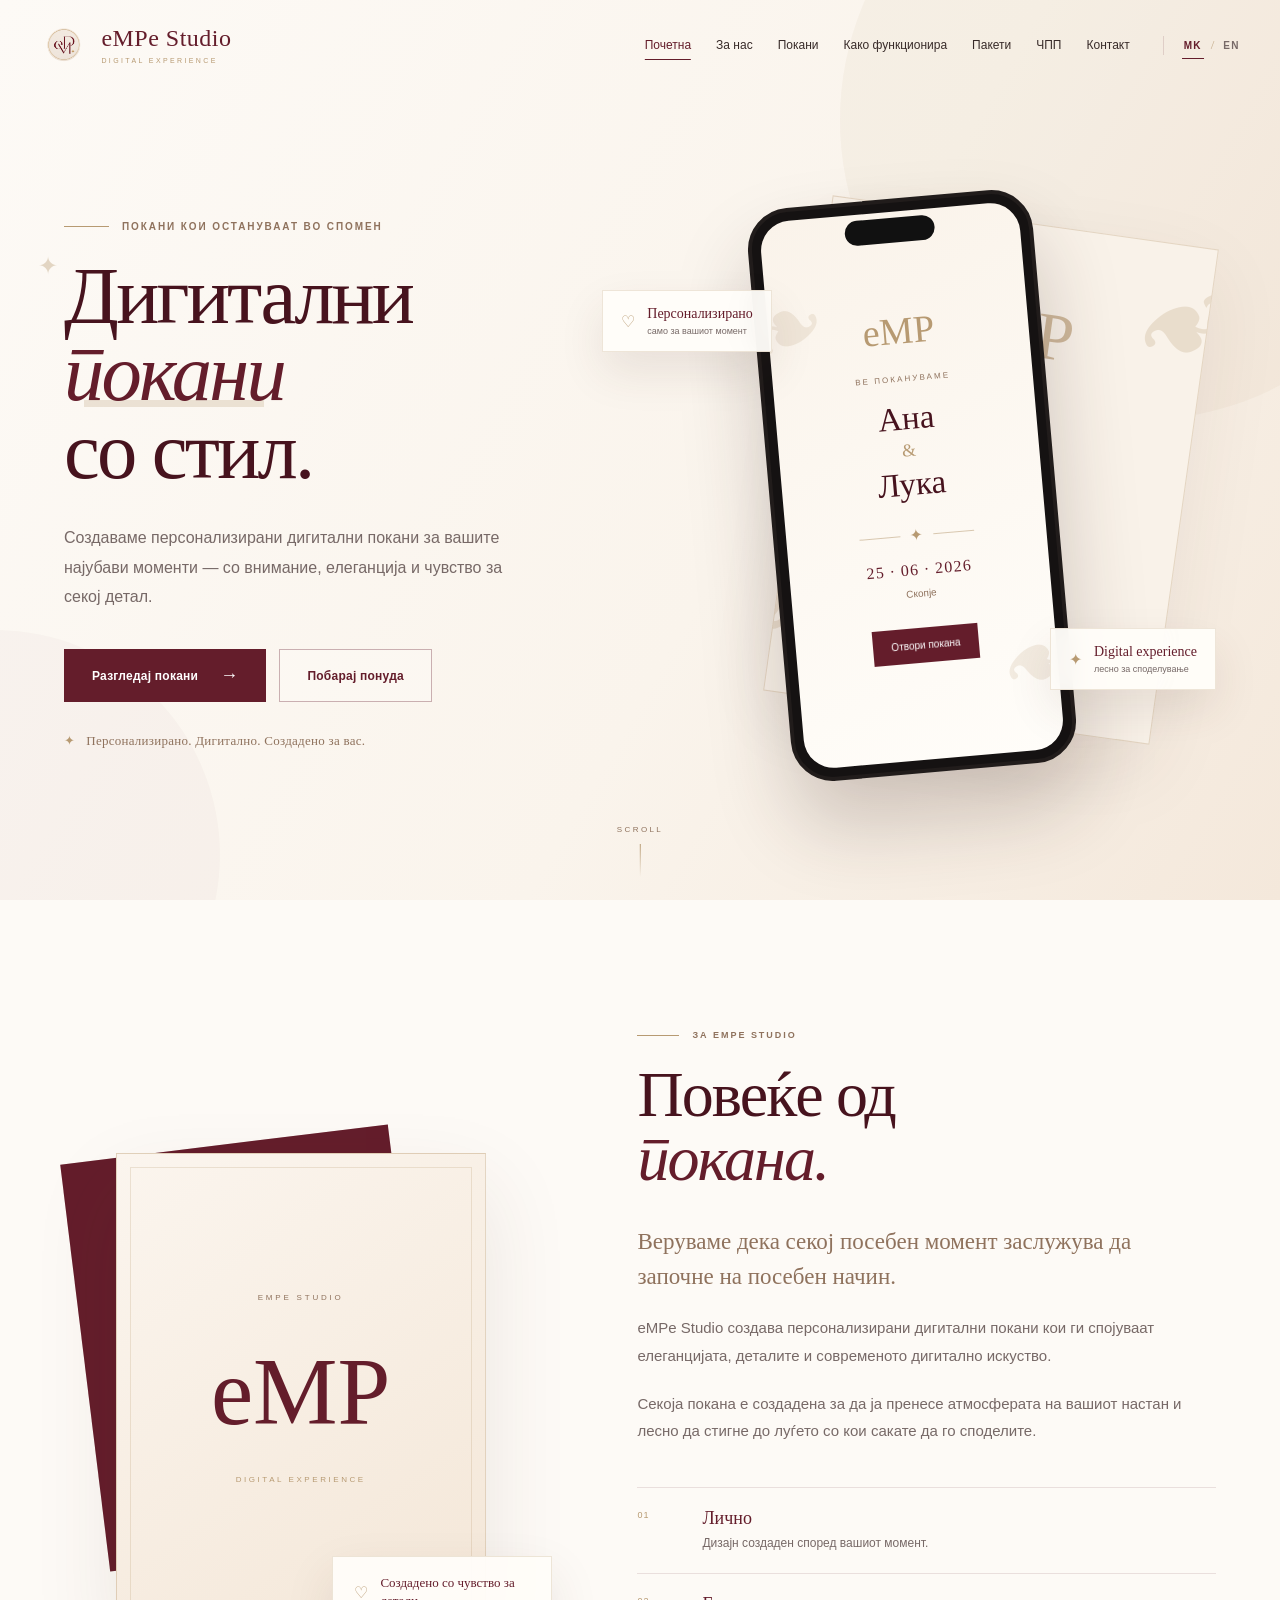
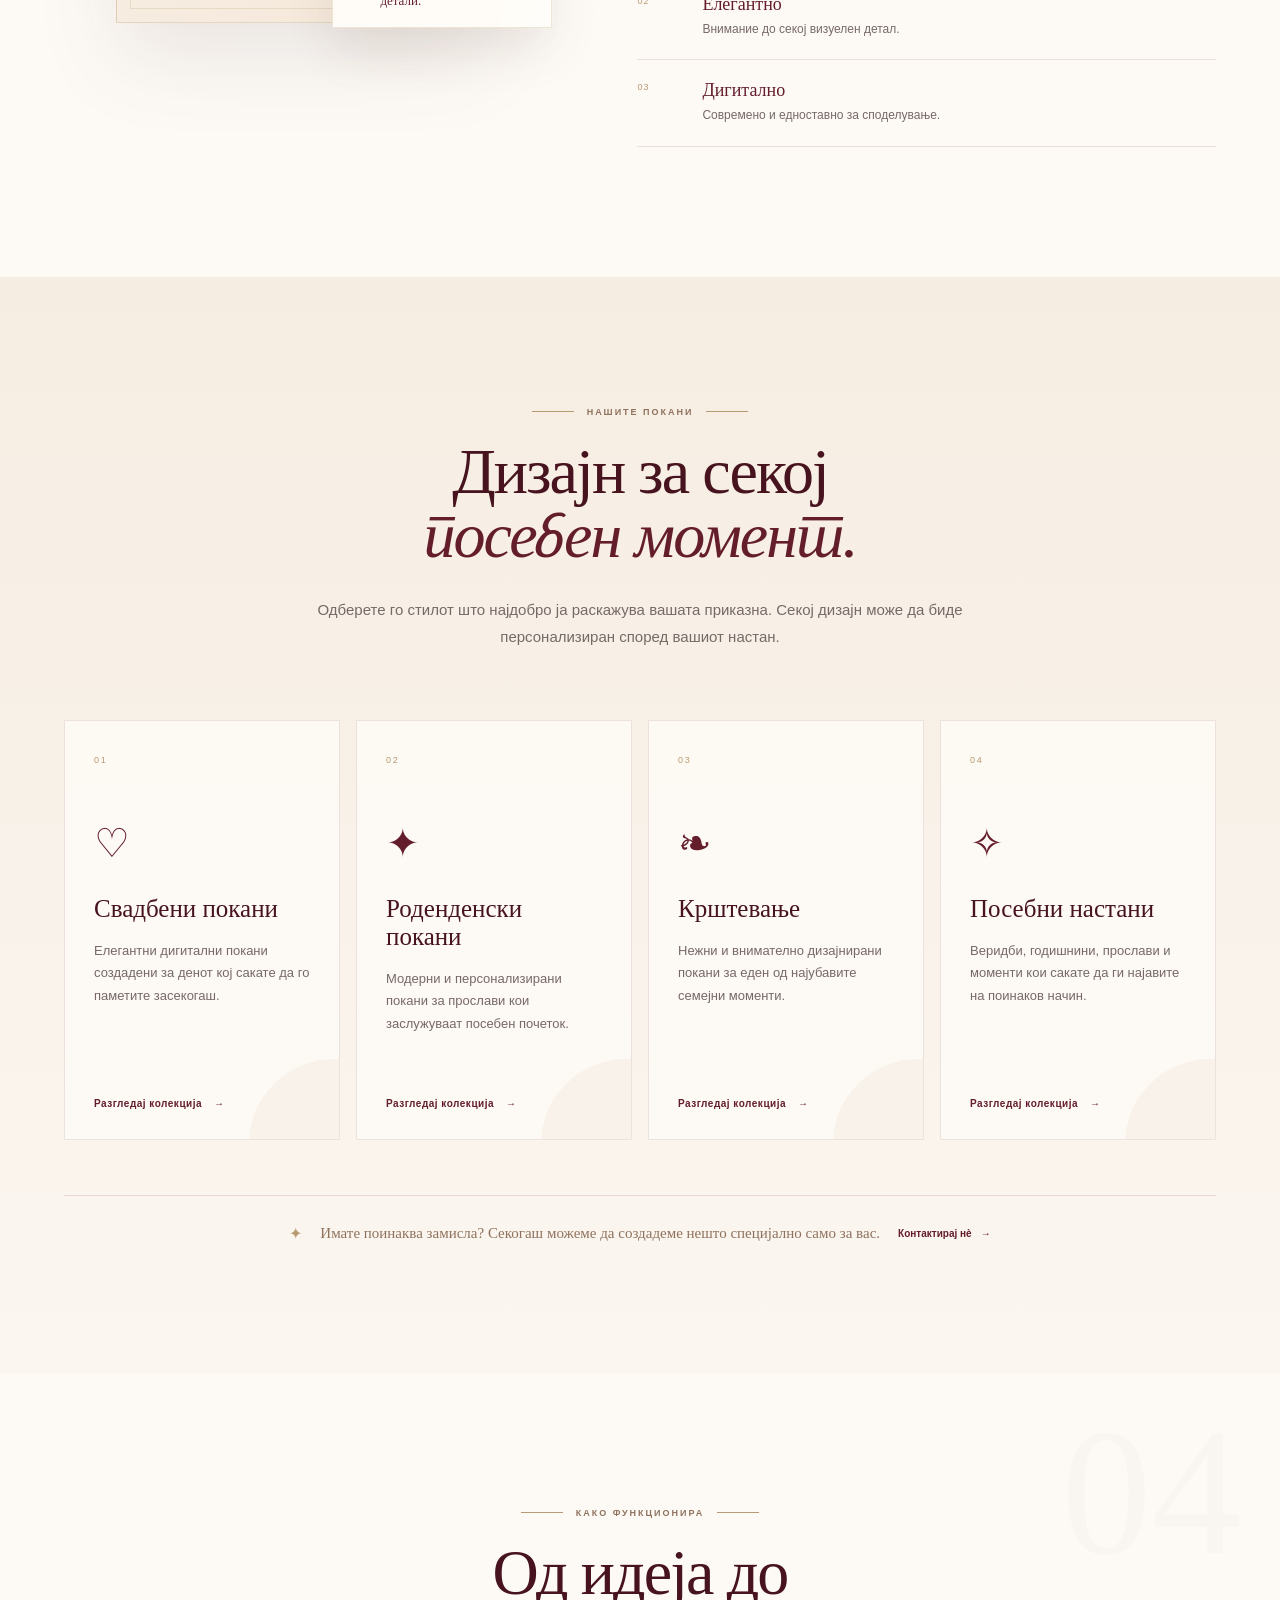
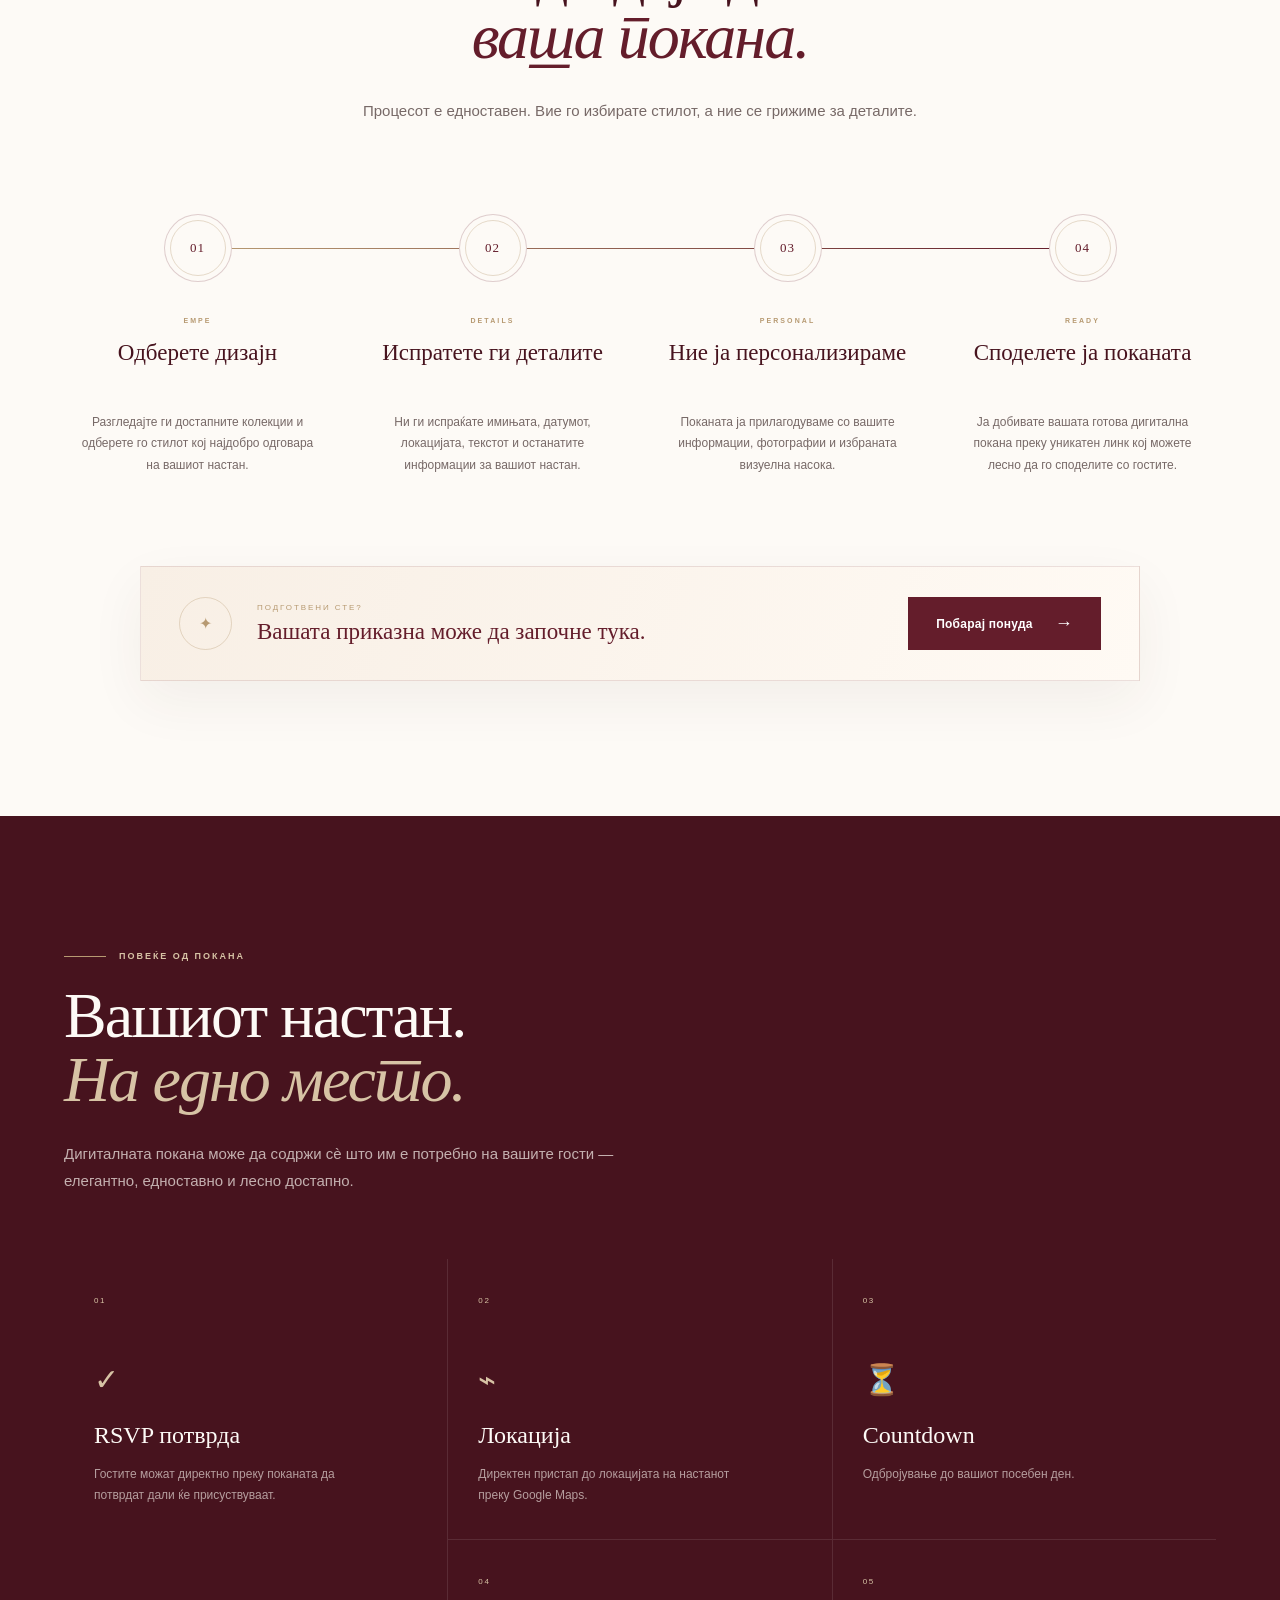
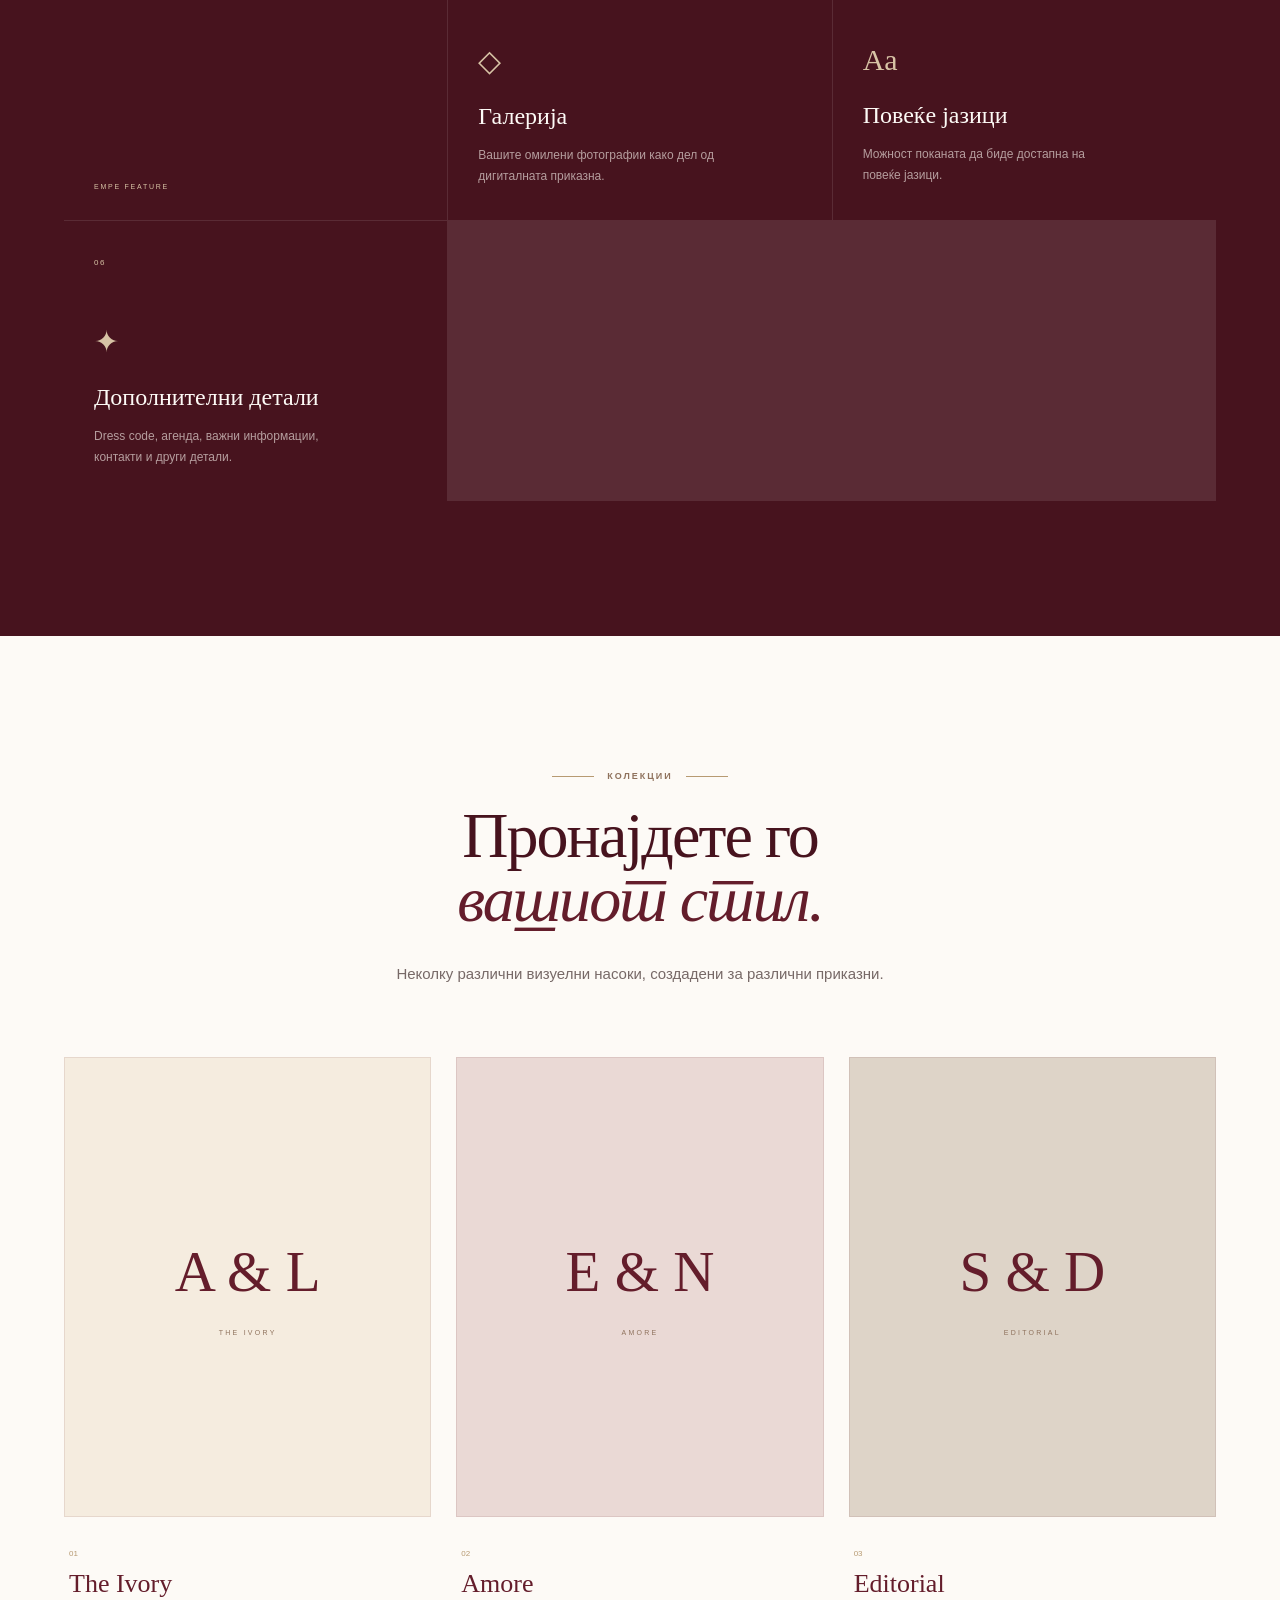
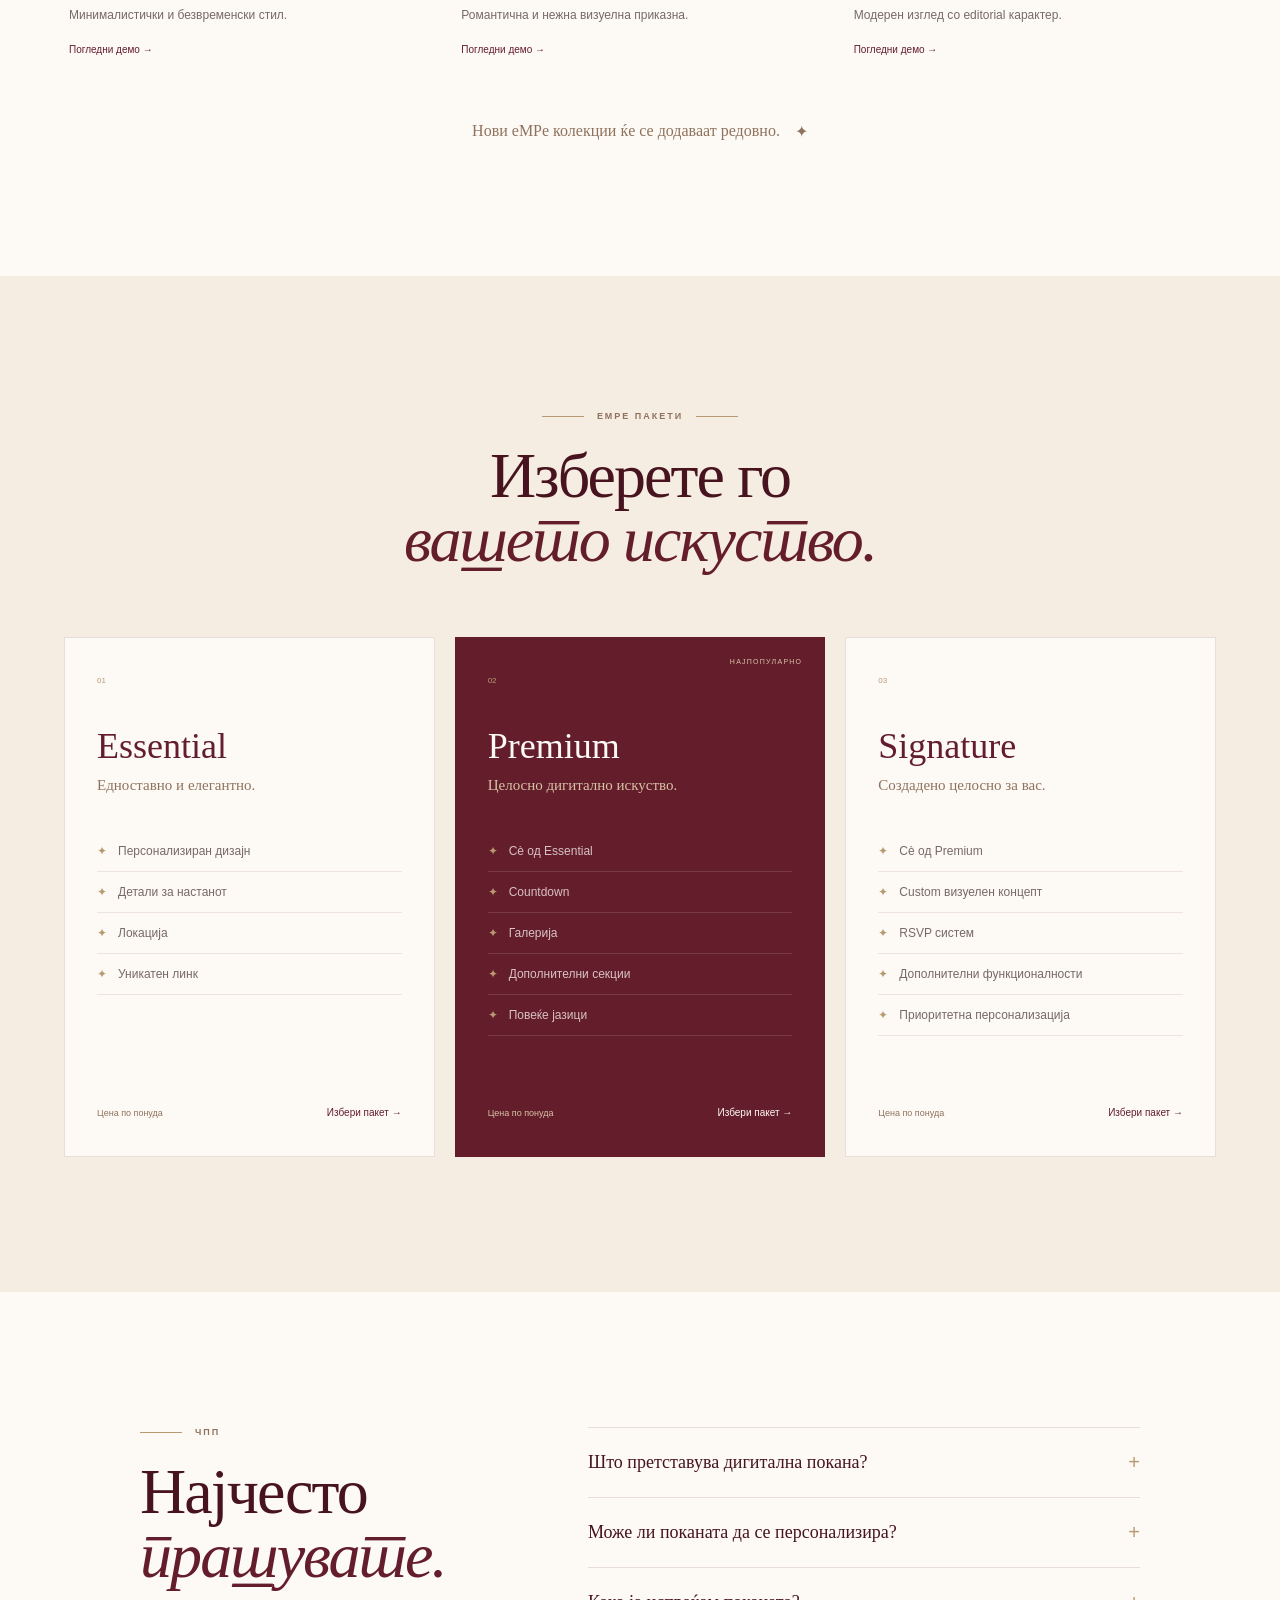
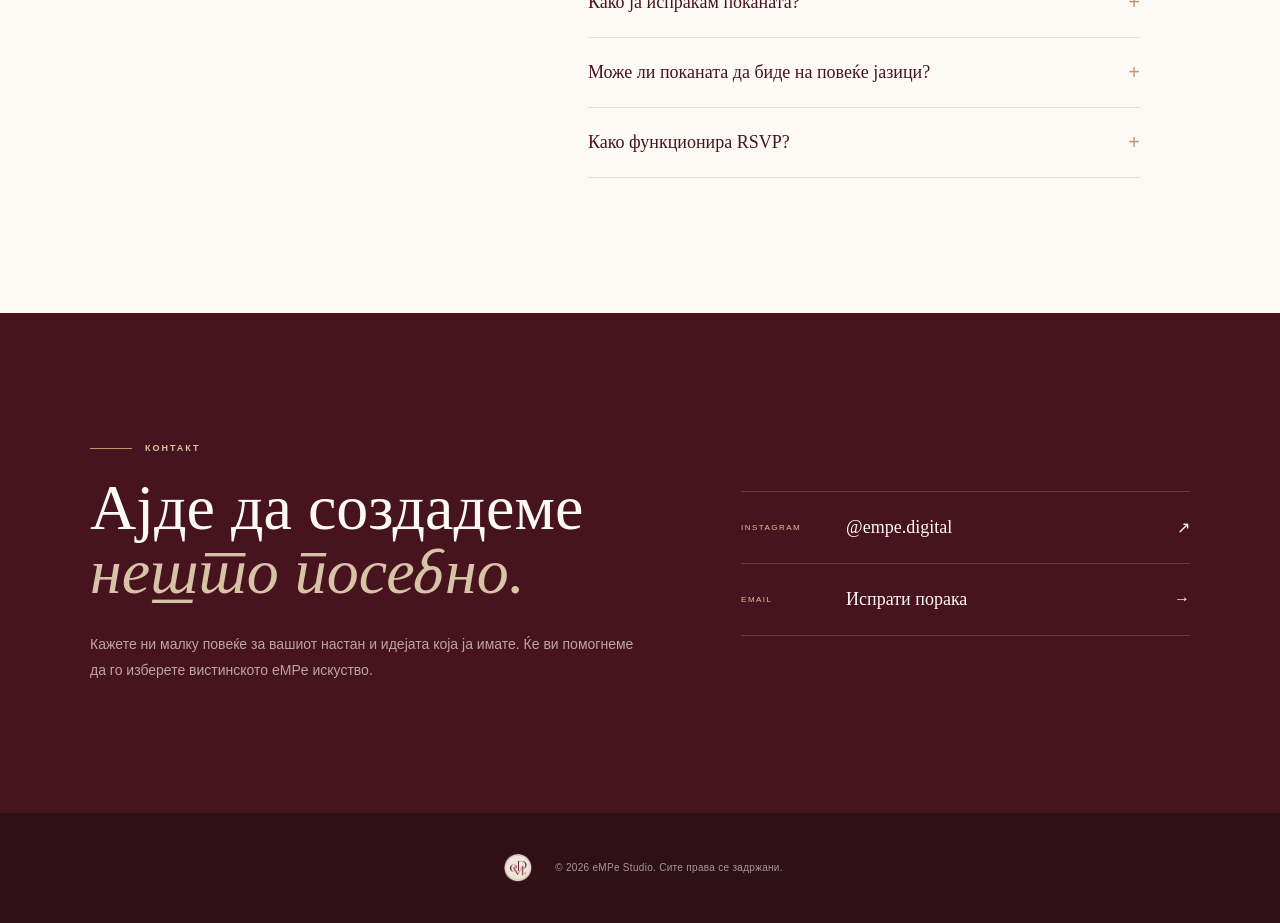
==== commit cffe8b05: "maybe finish" ====
--- a/index.html
+++ b/index.html
@@ -1197,41 +1197,17 @@
 
     <footer class="footer">
       <div class="footer-container">
-        <div class="footer-brand">
-          <span class="footer-logo"> eMP </span>
-
-          <div>
-            <strong> eMPe Studio </strong>
-
-            <small> digital experience </small>
-          </div>
-        </div>
-
-        <nav class="footer-nav">
-          <a href="#home" data-i18n="navHome"> Почетна </a>
-
-          <a href="#invitations" data-i18n="navInvitations"> Покани </a>
-
-          <a href="#packages" data-i18n="navPackages"> Пакети </a>
-
-          <a href="#contact" data-i18n="navContact"> Контакт </a>
-        </nav>
-
-        <div class="footer-bottom">
-          <p>
-            © <span id="currentYear"></span>
-            eMPe Studio.
-            <span data-i18n="rightsReserved"> Сите права се задржани. </span>
-          </p>
-
-          <a
-            href="https://instagram.com/empe.digital"
-            target="_blank"
-            rel="noopener noreferrer"
-          >
-            Instagram ↗
-          </a>
-        </div>
+        <img
+          src="assets/logo/empe-logo.png"
+          alt="eMPe Studio logo"
+          class="footer-logo-img"
+        />
+
+        <p>
+          © <span id="currentYear"></span>
+          eMPe Studio.
+          <span data-i18n="rightsReserved"> Сите права се задржани. </span>
+        </p>
       </div>
     </footer>
 
--- a/style.css
+++ b/style.css
@@ -4577,13 +4577,12 @@
 
 
 /* ==========================================================
-   58. FOOTER
+   SIMPLE FOOTER
 ========================================================== */
 
 .footer {
     padding:
-        55px 0
-        25px;
+        34px 20px;
 
     background:
         #2f1017;
@@ -4602,124 +4601,97 @@
 
     margin:
         0 auto;
-}
-
-
-.footer-brand {
-    display: flex;
-    align-items: center;
-
-    gap: 18px;
-}
-
-
-.footer-logo {
-    width: 55px;
-    height: 55px;
-
-    display: flex;
-    align-items: center;
-    justify-content: center;
-
-    border:
-        1px solid
-        rgba(
-            183,
-            154,
-            114,
-            0.50
-        );
-
-    border-radius: 50%;
-
-    font-family:
-        var(--serif);
-
-    color:
-        var(--gold-light);
-}
-
-
-.footer-brand strong {
-    display: block;
-
-    font-family:
-        var(--serif);
-
-    font-size: 20px;
-
-    font-weight: 400;
-}
-
-
-.footer-brand small {
-    display: block;
-
-    margin-top: 5px;
-
-    font-size: 7px;
-
-    letter-spacing: 0.25em;
-
-    text-transform: uppercase;
-
-    color:
-        var(--gold-light);
-}
-
-
-.footer-nav {
+
+    display:
+        flex;
+
+    align-items:
+        center;
+
+    justify-content:
+        center;
+
+    gap:
+        16px;
+}
+
+
+.footer-logo-img {
+    width:
+        42px;
+
+    height:
+        42px;
+
+    object-fit:
+        contain;
+
+    flex-shrink:
+        0;
+}
+
+
+.footer p {
     margin:
-        50px 0
-        35px;
-
-    display: flex;
-
-    gap: 30px;
-
-    flex-wrap: wrap;
-}
-
-
-.footer-nav a {
-    font-size: 11px;
+        0;
+
+    font-size:
+        10px;
+
+    line-height:
+        1.5;
+
+    letter-spacing:
+        0.03em;
 
     color:
         rgba(
             255,
             250,
             244,
-            0.70
+            0.58
         );
 }
 
 
-.footer-bottom {
-    padding-top: 23px;
-
-    display: flex;
-    justify-content: space-between;
-
-    gap: 25px;
-
-    border-top:
-        1px solid
-        rgba(
-            255,
-            255,
-            255,
-            0.12
-        );
-
-    font-size: 9px;
-
-    color:
-        rgba(
-            255,
-            250,
-            244,
-            0.45
-        );
+/* ==========================================================
+   SIMPLE FOOTER - MOBILE
+========================================================== */
+
+@media (max-width: 520px) {
+
+    .footer {
+        padding:
+            28px 20px;
+    }
+
+
+    .footer-container {
+        flex-direction:
+            column;
+
+        gap:
+            11px;
+
+        text-align:
+            center;
+    }
+
+
+    .footer-logo-img {
+        width:
+            38px;
+
+        height:
+            38px;
+    }
+
+
+    .footer p {
+        font-size:
+            9px;
+    }
+
 }
 
 
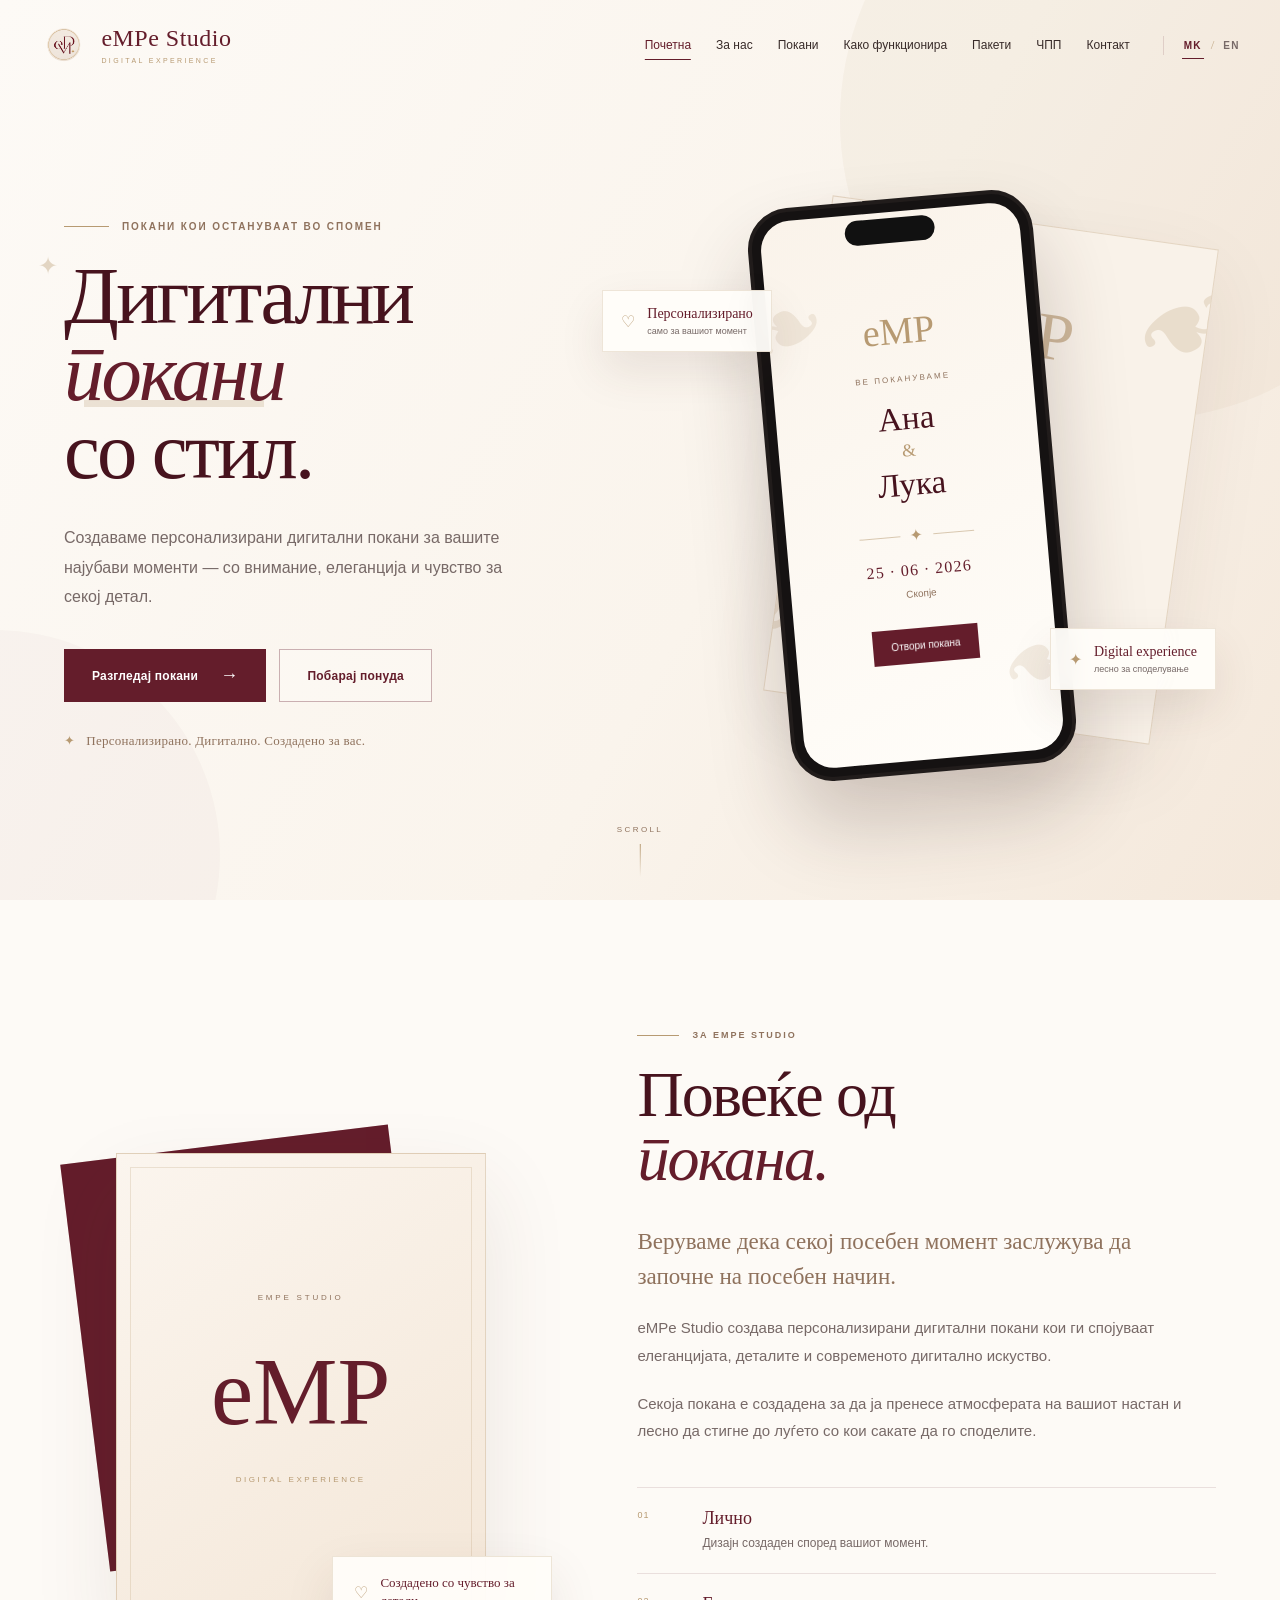
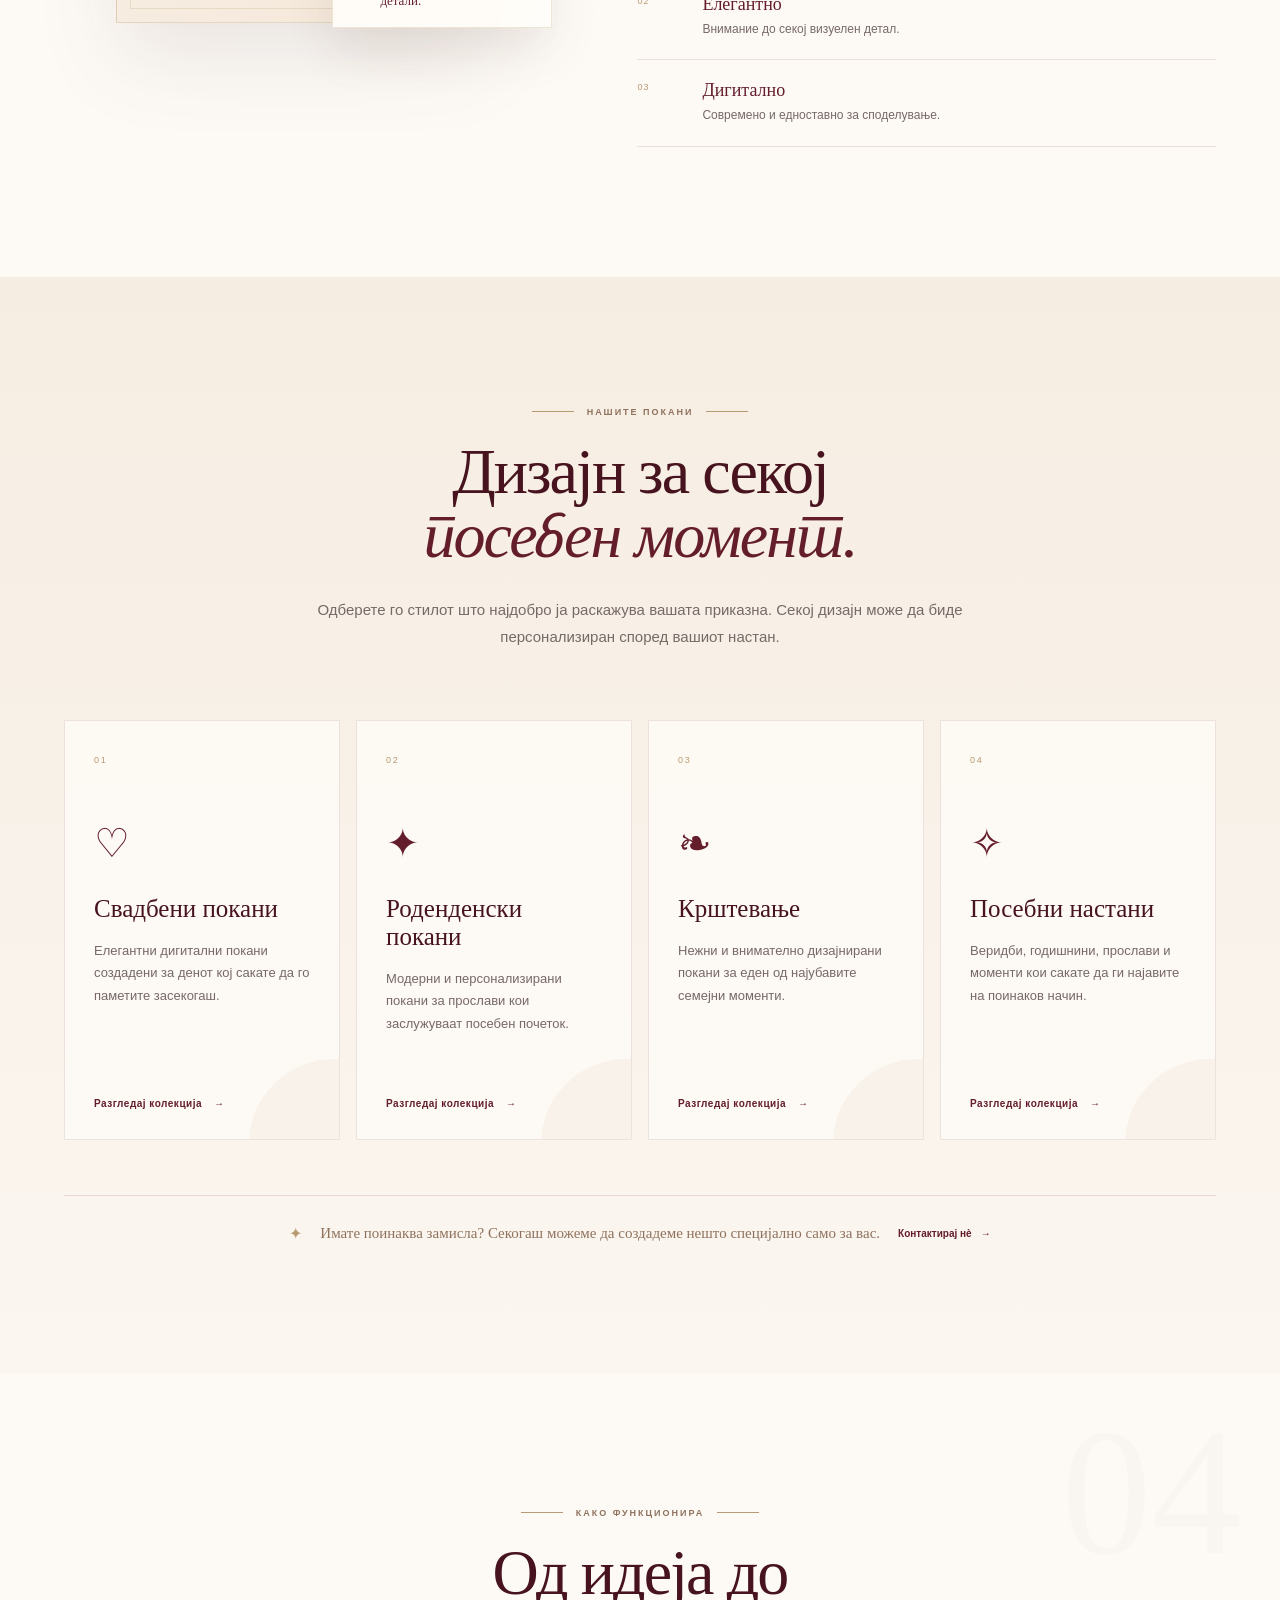
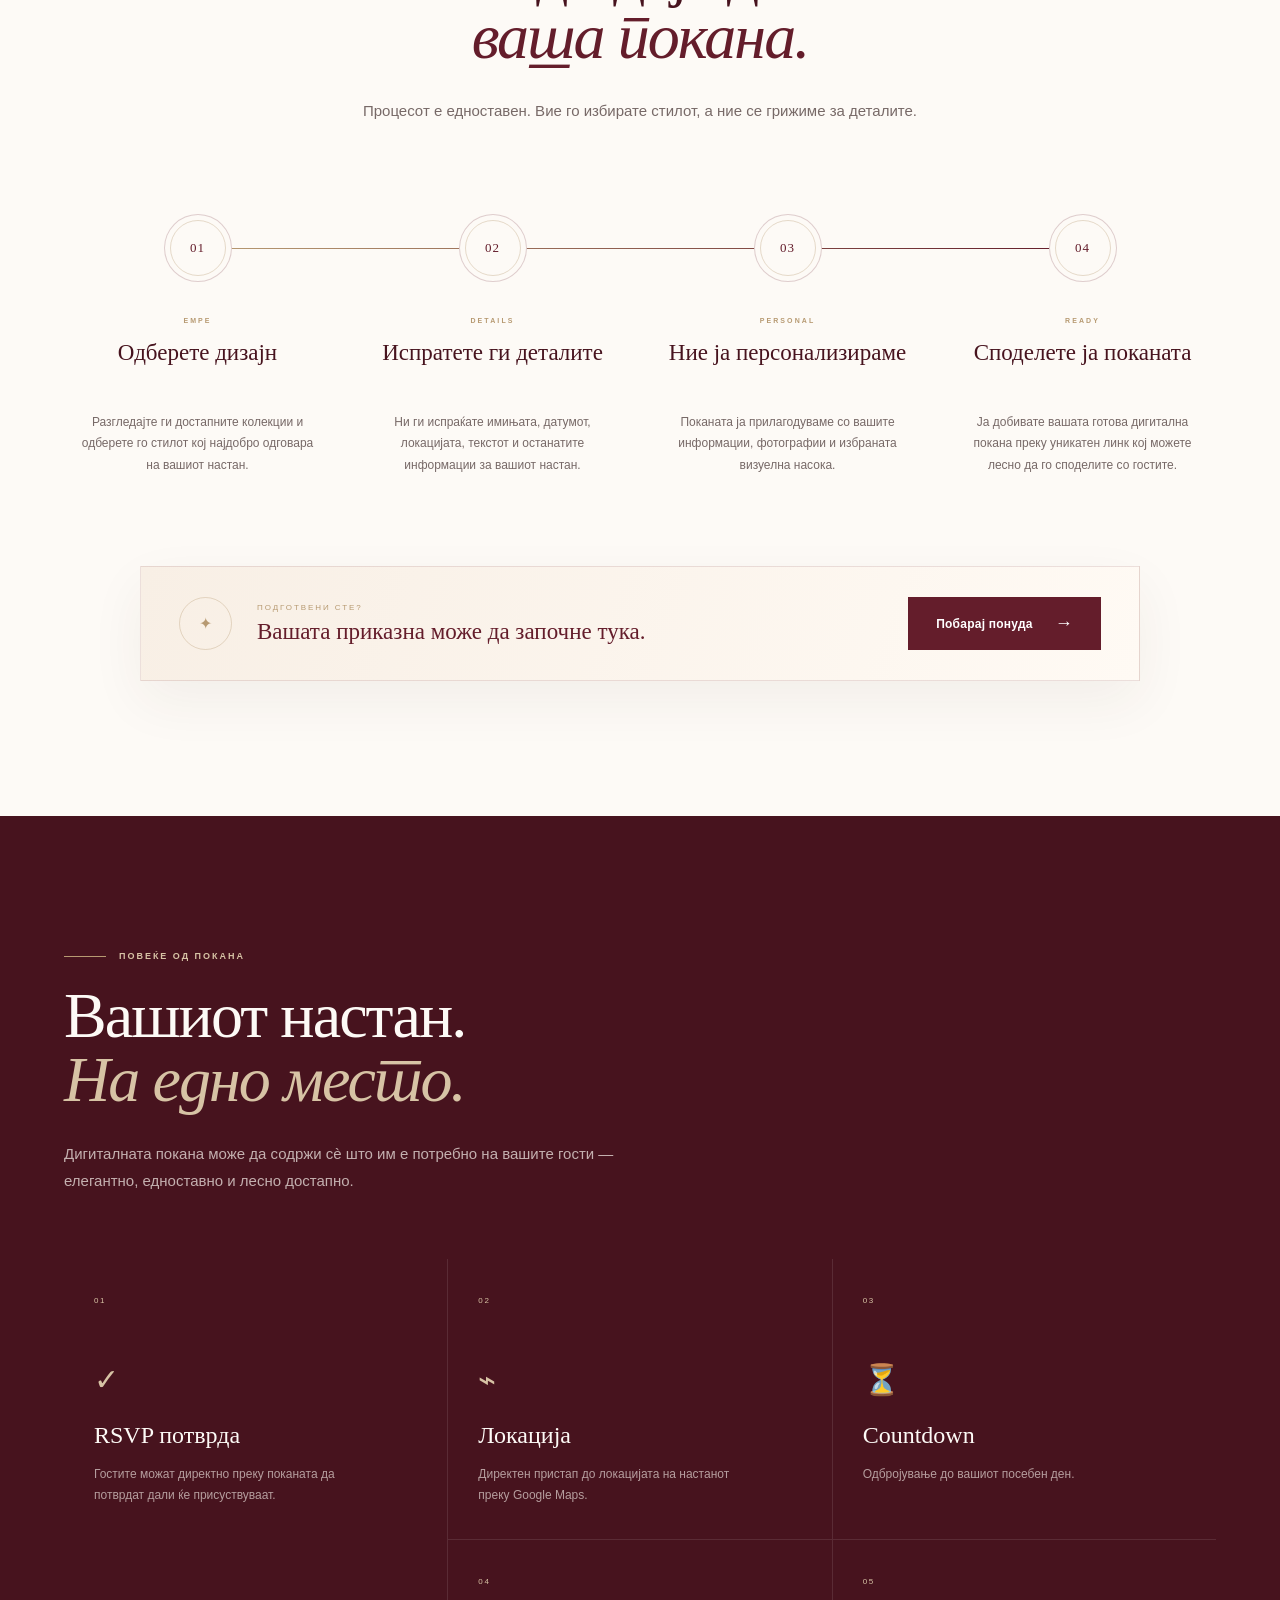
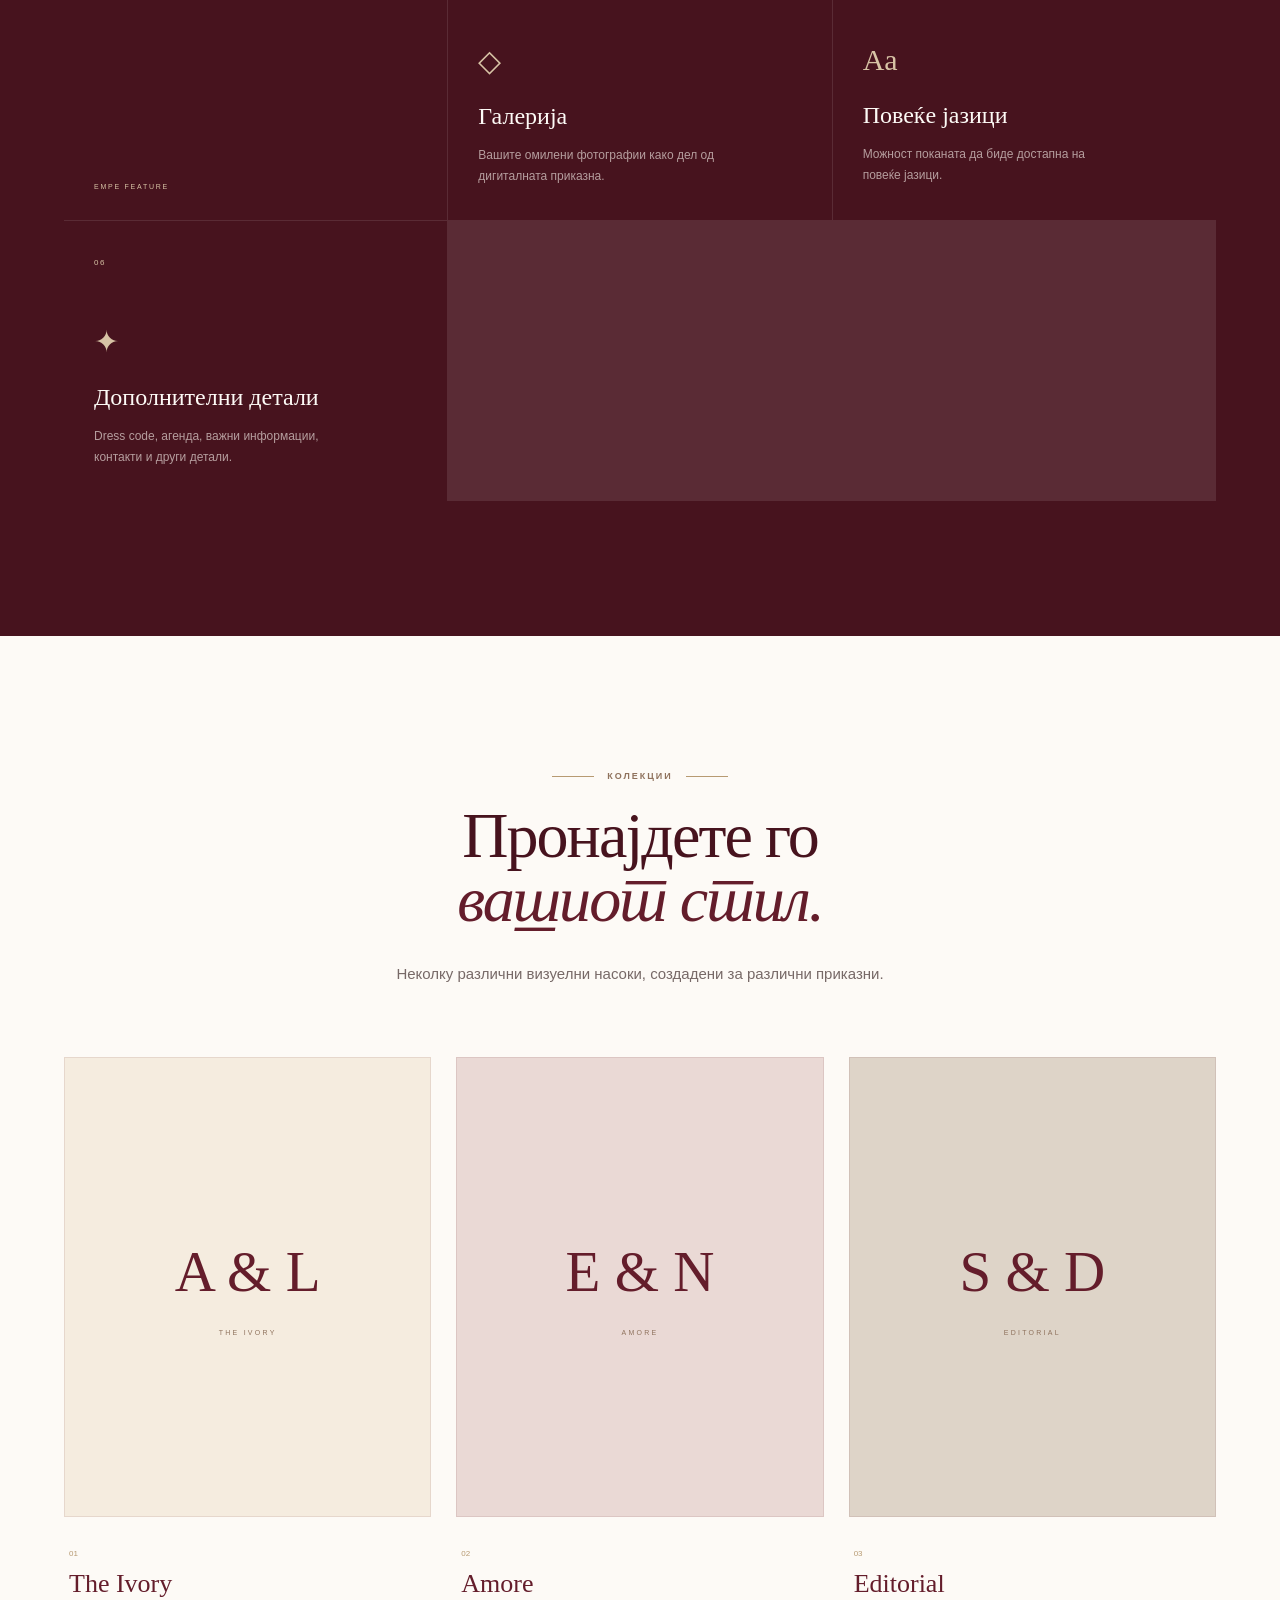
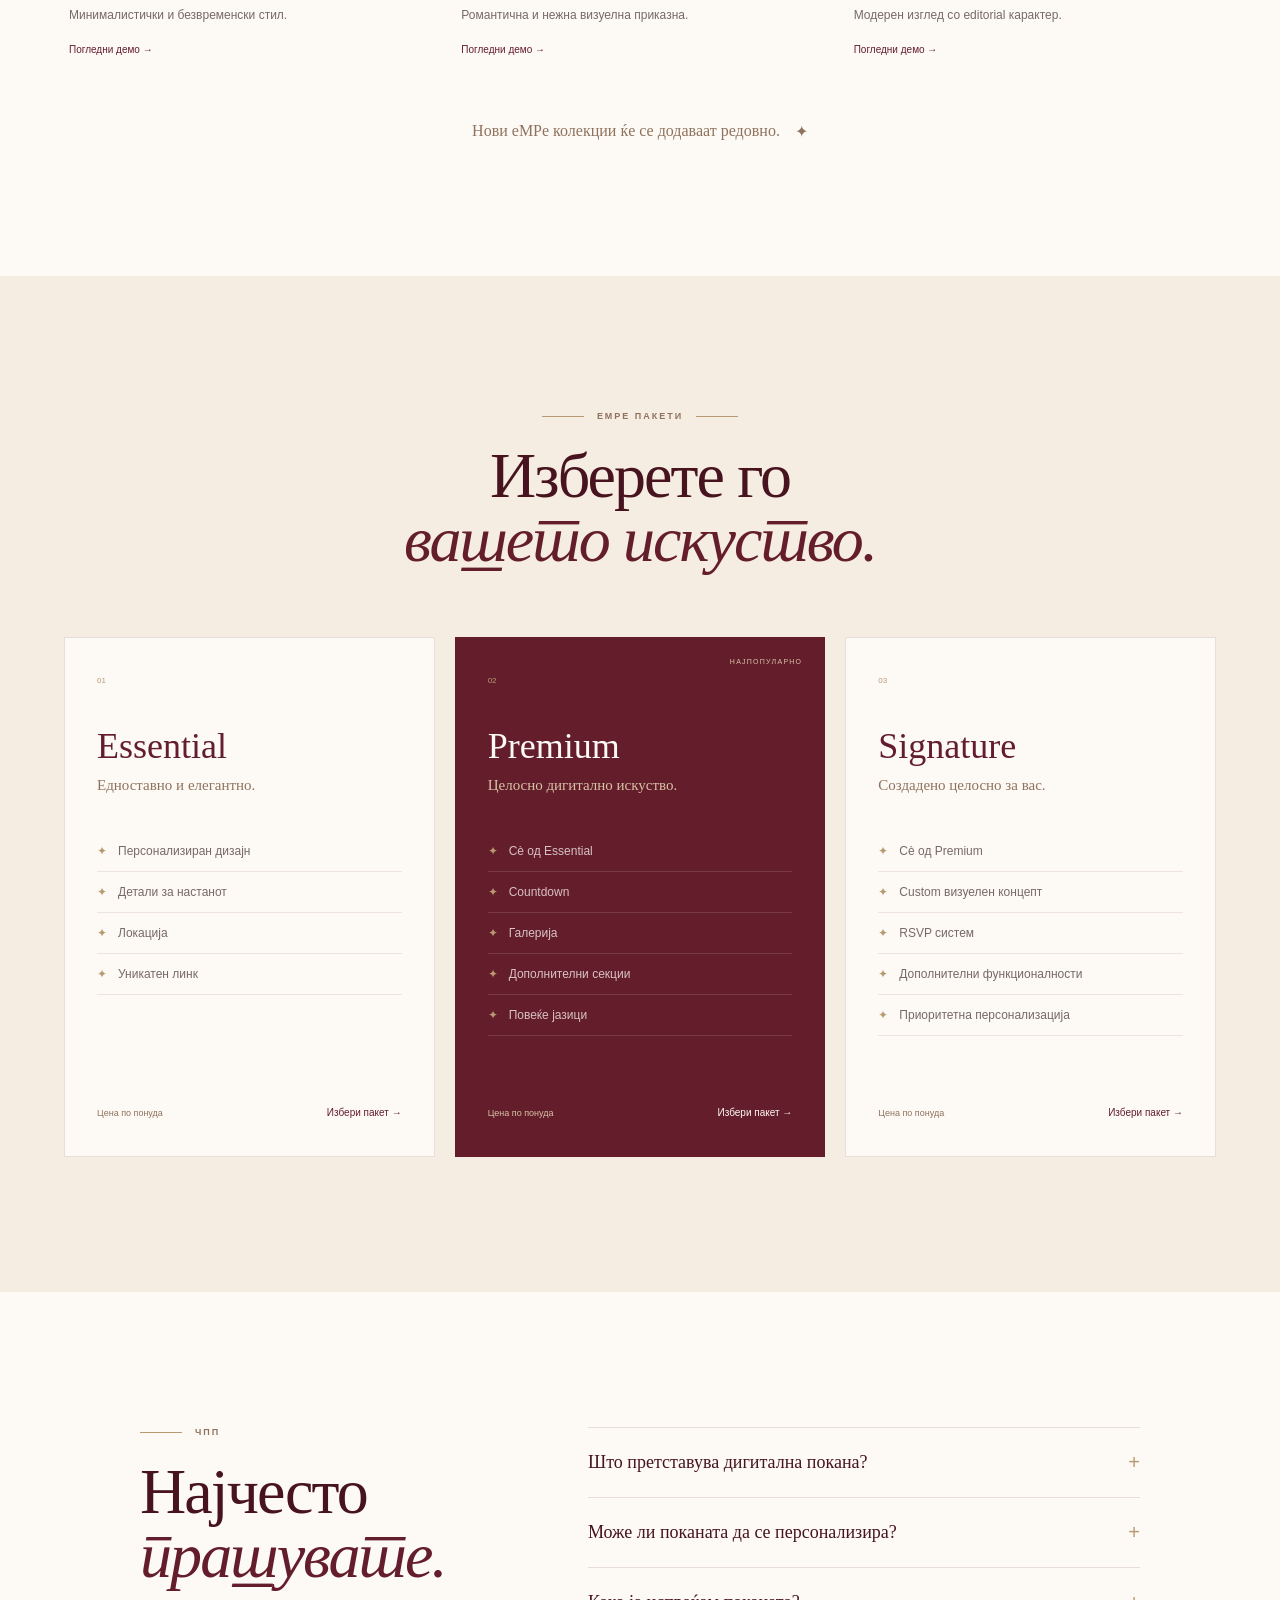
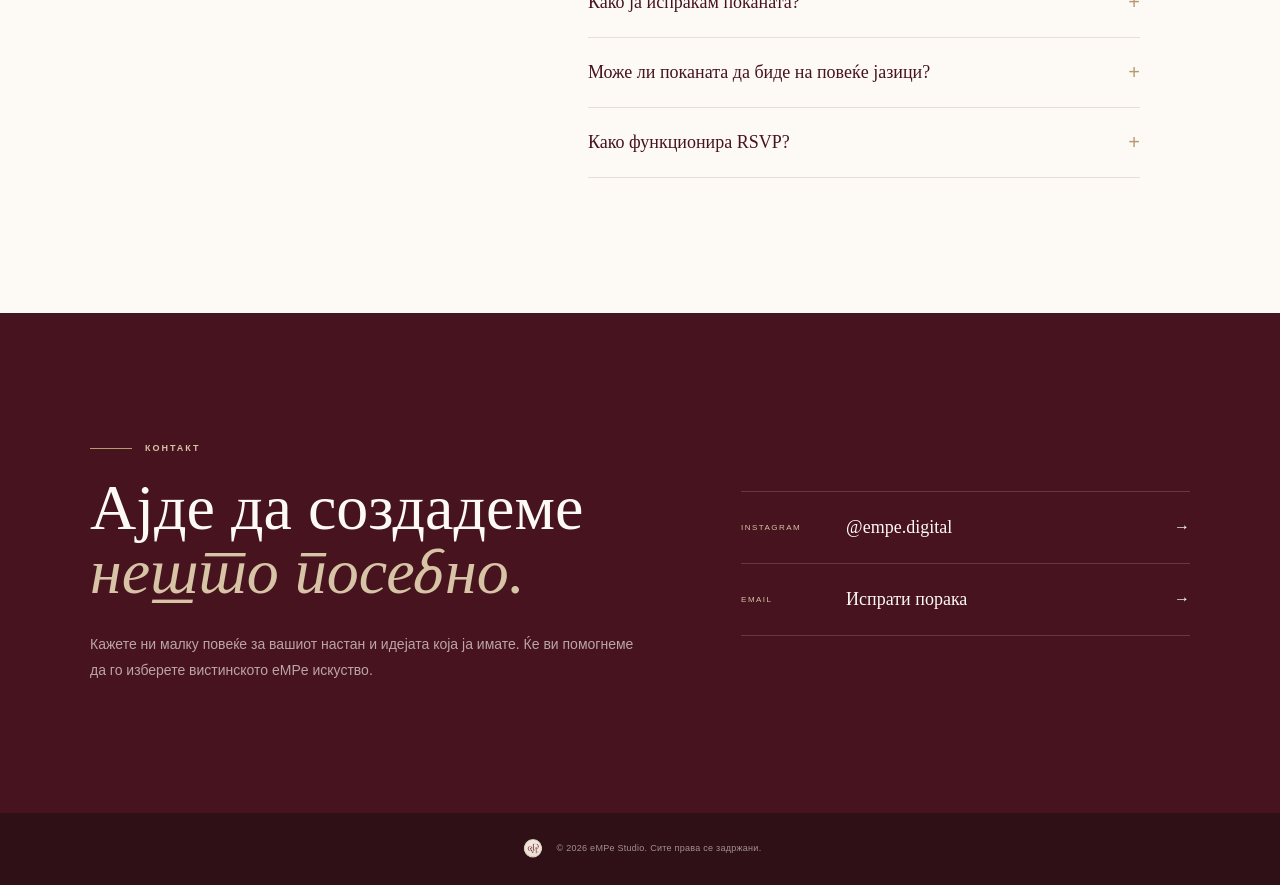
==== commit 8b440f39: "maybe finish" ====
--- a/index.html
+++ b/index.html
@@ -1176,7 +1176,7 @@
 
               <strong> @empe.digital </strong>
 
-              <span> ↗ </span>
+              <span> → </span>
             </a>
 
             <a href="mailto:empe.studio@hotmail.com" class="contact-link">
--- a/style.css
+++ b/style.css
@@ -4581,115 +4581,89 @@
 ========================================================== */
 
 .footer {
-    padding:
-        34px 20px;
-
-    background:
-        #2f1017;
-
-    color:
-        var(--cream-light);
-}
-
-
-.footer-container {
-    width:
-        min(
-            90%,
-            var(--container)
-        );
-
-    margin:
-        0 auto;
-
-    display:
-        flex;
-
-    align-items:
-        center;
-
-    justify-content:
-        center;
-
-    gap:
-        16px;
-}
-
-
-.footer-logo-img {
-    width:
-        42px;
-
-    height:
-        42px;
-
-    object-fit:
-        contain;
-
-    flex-shrink:
-        0;
-}
-
+    width: 100%;
+
+    padding: 22px 20px;
+
+    background: #2f1017;
+}
+
+
+/* CONTAINER */
+
+.footer .footer-container {
+    width: min(90%, var(--container));
+
+    margin: 0 auto;
+
+    display: flex;
+    align-items: center;
+    justify-content: center;
+
+    gap: 10px;
+}
+
+
+/* LOGO */
+
+.footer .footer-logo-img {
+    width: 28px;
+    height: 28px;
+
+    max-width: 28px;
+
+    flex: 0 0 28px;
+
+    object-fit: contain;
+
+    display: block;
+}
+
+
+/* COPYRIGHT */
 
 .footer p {
-    margin:
-        0;
-
-    font-size:
-        10px;
-
-    line-height:
-        1.5;
-
-    letter-spacing:
-        0.03em;
-
-    color:
-        rgba(
-            255,
-            250,
-            244,
-            0.58
-        );
-}
-
-
-/* ==========================================================
-   SIMPLE FOOTER - MOBILE
+    margin: 0;
+
+    font-size: 9px;
+    font-weight: 400;
+
+    line-height: 1.5;
+
+    letter-spacing: 0.03em;
+
+    color: rgba(255, 250, 244, 0.55);
+}
+
+
+/* ==========================================================
+   FOOTER MOBILE
 ========================================================== */
 
 @media (max-width: 520px) {
 
     .footer {
-        padding:
-            28px 20px;
-    }
-
-
-    .footer-container {
-        flex-direction:
-            column;
-
-        gap:
-            11px;
-
-        text-align:
-            center;
-    }
-
-
-    .footer-logo-img {
-        width:
-            38px;
-
-        height:
-            38px;
+        padding: 18px 15px;
+    }
+
+
+    .footer .footer-container {
+        gap: 8px;
+    }
+
+
+    .footer .footer-logo-img {
+        width: 24px;
+        height: 24px;
+
+        max-width: 24px;
+
+        flex-basis: 24px;
     }
 
 
     .footer p {
-        font-size:
-            9px;
+        font-size: 8px;
     }
 
 }
